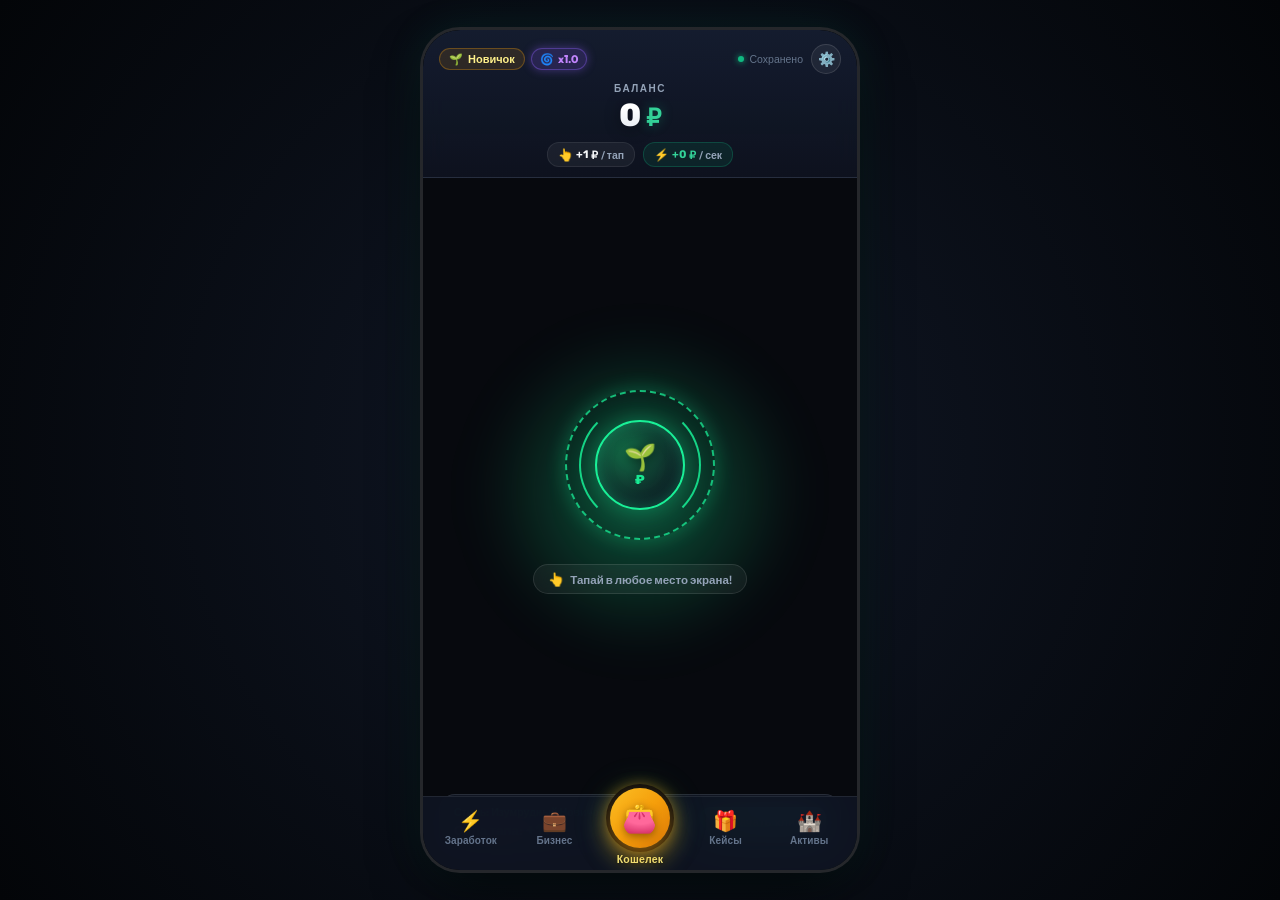
==== index.html @ a544eec2 "Add files via upload" ====
<!DOCTYPE html>
<html lang="ru">
<head>
  <meta charset="UTF-8">
  <meta name="viewport" content="width=device-width, initial-scale=1.0, maximum-scale=1.0, user-scalable=no, viewport-fit=cover">
  <meta name="theme-color" content="#0a0d14">
  <meta name="apple-mobile-web-app-capable" content="yes">
  <meta name="apple-mobile-web-app-status-bar-style" content="black-translucent">
  <title>Денежный Магнат — Мобильная тапалка</title>
  <link rel="preconnect" href="https://fonts.googleapis.com">
  <link rel="preconnect" href="https://fonts.gstatic.com" crossorigin>
  <link href="https://fonts.googleapis.com/css2?family=Outfit:wght@400;500;600;700;800;900&family=Rubik:wght@400;500;600;700;800&display=swap" rel="stylesheet">
  <link rel="stylesheet" href="styles.css">
</head>
<body>
  <!-- Контейнер устройства (мобильный вид) -->
  <div class="mobile-frame">
    
    <!-- Шапка игры (всегда видна на всех вкладках) -->
    <header class="game-header">
      <div class="header-top">
        <div class="header-badges">
          <div class="player-rank">
            <span class="rank-icon" id="rankIcon">👑</span>
            <span class="rank-name" id="rankName">Новичок</span>
          </div>
          <div class="rebirth-multiplier-badge" id="headerRebirthBadge" title="Множитель перерождения">
            <span class="mult-icon">🌀</span>
            <span class="mult-val" id="headerMultiplierVal">x1.0</span>
          </div>
        </div>
        <div class="header-right-actions">
          <div class="save-status" id="saveIndicator" title="Автосохранение">
            <span class="save-dot"></span>
            <span class="save-text">Сохранено</span>
          </div>
          <button class="btn-header-gear" id="btnHeaderSettings" aria-label="Настройки">⚙️</button>
        </div>
      </div>

      <!-- Главный баланс -->
      <div class="balance-container">
        <div class="balance-label">БАЛАНС</div>
        <div class="balance-value-wrapper">
          <span class="balance-num" id="balanceDisplay">0</span>
          <span class="currency-symbol currency-text">₽</span>
        </div>
        
        <!-- Индикаторы доходности -->
        <div class="income-rates">
          <div class="rate-pill" id="tapRatePill">
            <span class="rate-icon">👆</span>
            <span class="rate-val" id="tapIncomeDisplay">+1</span>
            <span class="currency-text">₽</span>
            <span class="rate-label">/ тап</span>
          </div>
          <div class="rate-pill rate-passive" id="passiveRatePill">
            <span class="rate-icon">⚡</span>
            <span class="rate-val" id="passiveIncomeDisplay">+0</span>
            <span class="currency-text">₽</span>
            <span class="rate-label">/ сек</span>
          </div>
        </div>
      </div>
    </header>

    <!-- Основное игровое полотно с переключаемыми экранами -->
    <main class="screens-viewport">
      
      <!-- ================= 1. ВКЛАДКА: КОШЕЛЕК (ГЛАВНЫЙ ЭКРАН - ТАП ПО ФОНУ) ================= -->
      <section class="screen active" id="screenWallet">
        <div class="screen-content wallet-content wallet-full-tap" id="walletTapArea" role="button" tabindex="0" aria-label="Тапать в любом месте экрана">
          
          <!-- Зона тапалки по всему экрану/фону -->
          <div class="tap-stage">
            <div class="tap-ambient-aura" id="tapAmbientAura"></div>
            <div class="particles-container" id="particlesContainer"></div>
            <div class="ripples-container" id="ripplesContainer"></div>
            
            <!-- Центральное динамическое энергетическое ядро (Wealth Core) -->
            <div class="wealth-core" id="wealthCore">
              <div class="core-outer-ring" id="coreOuterRing"></div>
              <div class="core-middle-ring" id="coreMiddleRing"></div>
              <div class="core-inner-disc" id="coreInnerDisc">
                <span class="core-icon" id="coreCenterIcon">💎</span>
                <span class="core-currency currency-text" id="coreCenterSymbol">₽</span>
              </div>
            </div>

            <div class="tap-hint-pill">
              <span class="tap-hint-icon">👆</span>
              <span class="tap-hint-text">Тапай в любое место экрана!</span>
            </div>
          </div>

          <!-- Нижняя статусная карточка темы и силы клика в Кошельке -->
          <div class="wallet-theme-card" id="walletThemeCard">
            <div class="wallet-theme-info">
              <span class="w-theme-badge" id="walletThemeBadge">Стиль: Изумрудный Новичок</span>
              <div class="w-power-display">Сила тапа: <b id="walletPowerVal">+1</b> <span class="currency-text">₽</span></div>
            </div>
            <button class="btn-go-earnings" id="btnGoEarnings">
              <span>Прокачать клик ➔</span>
            </button>
          </div>

        </div>
      </section>

      <!-- ================= 2. ВКЛАДКА: ЗАРАБОТОК (ПРОКАЧКА КЛИКА +1 .. +100) ================= -->
      <section class="screen" id="screenEarnings">
        <div class="screen-content earnings-content">
          
          <div class="earnings-hero-card">
            <div class="earnings-hero-top">
              <span class="earnings-hero-badge">⚡ СИЛА КЛИКА</span>
              <span class="earnings-level-pill" id="earningsLevelPill">Уровень 1 из 100</span>
            </div>
            
            <div class="earnings-power-row">
              <span class="earnings-power-big" id="earningsPowerBig">+1</span>
              <span class="earnings-power-unit">/ тап</span>
            </div>
            <div class="earnings-rebirth-boost" id="earningsRebirthBoost">
              С учетом множителя x1.0: <b id="effectiveTapPowerVal">+1</b> <span class="currency-text">₽</span> / тап
            </div>

            <!-- Витрина текущей темы/оформления -->
            <div class="theme-showcase-box" id="themeShowcaseBox">
              <div class="theme-icon-box" id="themePreviewIcon">🌱</div>
              <div class="theme-info-group">
                <span class="theme-tier-tag" id="themeTierTag">Ранг 1</span>
                <div class="theme-name-title" id="themeNameTitle">Изумрудный Новичок</div>
                <div class="theme-desc" id="themeDesc">Базовый стиль империи. Каждая прокачка меняет оформление игры!</div>
              </div>
            </div>

            <!-- Прогресс прокачки до 100 -->
            <div class="progress-section earnings-prog-sec">
              <div class="progress-meta">
                <span class="progress-title">Прогресс пути кликера</span>
                <span class="progress-percent" id="earningsProgressPercent">1%</span>
              </div>
              <div class="progress-bar-track">
                <div class="progress-bar-fill" id="earningsProgressBarFill" style="width: 1%;">
                  <div class="progress-shine"></div>
                </div>
              </div>
            </div>

            <!-- Кнопка улучшения клика -->
            <button class="btn-upgrade-click" id="btnUpgradeClick">
              <div class="btn-upgrade-click-content">
                <div class="upgrade-action-label" id="upgradeActionLabel">Улучшить клик до +2</div>
                <div class="upgrade-cost-tag">
                  <span id="clickUpgradeCostText">1 000 000</span>
                  <span class="currency-text">₽</span>
                </div>
              </div>
              <div class="upgrade-skin-hint" id="upgradeSkinHint">
                🎨 Разблокирует стиль: Неоновый Киберпанк
              </div>
            </button>
          </div>

          <!-- Информационный блок -->
          <div class="earnings-info-card">
            <div class="earnings-info-title">✨ Особенности прокачки клика</div>
            <ul class="earnings-info-list">
              <li>💎 <b>Максимум:</b> до <b>+100</b> базовой силы тапа.</li>
              <li>🎨 <b>Новый дизайн:</b> каждый уровень изменяет свечение, градиенты и частицы на экране.</li>
              <li>🌀 <b>Множитель перерождения:</b> умножает всю силу клика (до 10x!).</li>
            </ul>
          </div>

        </div>
      </section>

      <!-- ================= 2. ВКЛАДКА: БИЗНЕС ================= -->
      <section class="screen" id="screenBusiness">
        <div class="screen-content business-content">
          
          <!-- СТАРТОВЫЕ ПОДРАБОТКИ (ПОМОЩЬ НА СТАРТЕ, ПОКУПКА 1 РАЗ) -->
          <div class="sidejobs-section" id="sideJobsSection">
            <div class="sidejobs-banner">
              <div class="sidejobs-banner-top">
                <span class="sidejobs-badge">⚡ СТАРТ ИМПЕРИИ</span>
                <span class="sidejobs-limit-badge">Разовая покупка</span>
              </div>
              <div class="sidejobs-title">Начальные подработки</div>
              <div class="sidejobs-desc">
                Помогают быстро разогнать стартовый капитал. Каждую подработку можно приобрести только один раз!
              </div>
            </div>

            <!-- Список 3 подработок (Магазин, Starbucks, Стройка) -->
            <div class="sidejobs-list" id="sideJobsList">
              <!-- Генерируется динамически через game.js -->
            </div>
          </div>

          <!-- МЕГА-БИЗНЕС: АВИАКОМПАНИЯ (СУПЕР ДОРОГОЙ БИЗНЕС С ПОЧАСОВЫМ ДОХОДОМ) -->
          <div class="airline-megacard" id="airlineMegacard">
            <!-- Генерируется динамически через game.js -->
          </div>

          <div class="section-banner">
            <div class="banner-title">Пассивные предприятия</div>
            <div class="banner-desc">Приобретайте предприятия от скромного кофе to-go до орбитальной станции! Доход начисляется каждую секунду.</div>
          </div>

          <!-- Список бизнесов (8 штук) -->
          <div class="businesses-list" id="businessesList">
            <!-- Генерируется динамически через game.js -->
          </div>

        </div>
      </section>

      <!-- ================= 3. ВКЛАДКА: КЕЙСЫ (СЕРЕБРЯНЫЙ, АЛМАЗНЫЙ, ИМУЩЕСТВО) ================= -->
      <section class="screen" id="screenCases">
        <div class="screen-content cases-content">
          
          <!-- Баннер шапки кейсов и статус инвентаря -->
          <div class="cases-hero-card">
            <div class="cases-hero-top">
              <div class="cases-hero-info">
                <span class="cases-hero-badge">🎁 ЛУТБОКСЫ & КОЛЛЕКЦИЯ</span>
                <div class="cases-hero-title">Кейсы с сокровищами</div>
                <div class="cases-hero-stats">
                  <span>Собрано: <b id="inventoryCountBadge">0 / 40</b></span>
                  <span class="dot-sep">•</span>
                  <span>Ценность: <b id="inventoryValueBadge">0</b> <span class="currency-text">₽</span></span>
                </div>
              </div>
              <button class="btn-inventory-toggle" id="btnToggleInventory">
                <span class="btn-inv-icon">🎒</span>
                <span class="btn-inv-text" id="btnInvToggleText">Инвентарь</span>
                <span class="inv-counter-pill" id="invTotalBadge">0</span>
              </button>
            </div>
          </div>

          <!-- ВИД 1: ВИТРИНА КЕЙСОВ (#casesShopView) -->
          <div class="cases-view-container active" id="casesShopView">
            
            <!-- 0. Бронзовый кейс (100 000 ₽) -->
            <div class="case-card case-bronze" id="cardCaseBronze">
              <div class="case-glow-aura"></div>
              <div class="case-card-header">
                <div class="case-icon-box">🥉</div>
                <div class="case-title-group">
                  <div class="case-rarity-pill pill-bronze">СТАРТОВЫЙ & СЕКРЕТНЫЙ</div>
                  <h3 class="case-name">Бронзовый кейс</h3>
                  <div class="case-desc">10 предметов: уличные вещи, перекусы и ультра-мега-редкий «KILLKA» на 1 триллион ₽!</div>
                </div>
              </div>

              <!-- Превью предметов -->
              <div class="case-preview-row">
                <span class="case-preview-tag">🥫 Килька</span>
                <span class="case-preview-tag">🧦 Носки</span>
                <span class="case-preview-tag">🎒 Рюкзак</span>
                <span class="case-preview-tag tag-epic">🛵 Скутер</span>
                <span class="case-preview-tag tag-ultra">🐟 KILLKA (1 Трлн)</span>
              </div>

              <div class="case-bottom-row">
                <button class="btn-open-case btn-bronze" id="btnOpenBronzeCase">
                  <span class="btn-case-action">Открыть кейс</span>
                  <span class="btn-case-cost">
                    <span>100 000</span>
                    <span class="currency-text">₽</span>
                  </span>
                </button>
              </div>
            </div>

            <!-- 1. Серебряный кейс (1 000 000 ₽) -->
            <div class="case-card case-silver" id="cardCaseSilver">
              <div class="case-glow-aura"></div>
              <div class="case-card-header">
                <div class="case-icon-box">🧰</div>
                <div class="case-title-group">
                  <div class="case-rarity-pill">ГАДЖЕТЫ & ДЕВАЙСЫ</div>
                  <h3 class="case-name">Серебряный кейс</h3>
                  <div class="case-desc">10 предметов: от наушников и смартфонов до дронов и робота-андроида.</div>
                </div>
              </div>

              <!-- Превью предметов -->
              <div class="case-preview-row">
                <span class="case-preview-tag">🎧 Наушники</span>
                <span class="case-preview-tag">📱 Смартфон</span>
                <span class="case-preview-tag">💻 Ноутбук</span>
                <span class="case-preview-tag tag-legendary">🛸 Дрон</span>
                <span class="case-preview-tag tag-mythic">🤖 Андроид</span>
              </div>

              <div class="case-bottom-row">
                <button class="btn-open-case btn-silver" id="btnOpenSilverCase">
                  <span class="btn-case-action">Открыть кейс</span>
                  <span class="btn-case-cost">
                    <span>1 000 000</span>
                    <span class="currency-text">₽</span>
                  </span>
                </button>
              </div>
            </div>

            <!-- 2. Алмазный кейс (10 000 000 ₽) -->
            <div class="case-card case-diamond" id="cardCaseDiamond">
              <div class="case-glow-aura"></div>
              <div class="case-card-header">
                <div class="case-icon-box">💎</div>
                <div class="case-title-group">
                  <div class="case-rarity-pill pill-diamond">РОСКОШЬ & VIP</div>
                  <h3 class="case-name">Алмазный кейс</h3>
                  <div class="case-desc">10 предметов: слитки золота, бриллианты, турбийоны и космические артефакты.</div>
                </div>
              </div>

              <!-- Превью предметов -->
              <div class="case-preview-row">
                <span class="case-preview-tag">🪙 Золотой слиток</span>
                <span class="case-preview-tag">💍 Бриллиант</span>
                <span class="case-preview-tag">🏎️ Турбийон</span>
                <span class="case-preview-tag tag-legendary">🪐 Метеорит</span>
                <span class="case-preview-tag tag-mythic">🔮 Око Фортуны</span>
              </div>

              <div class="case-bottom-row">
                <button class="btn-open-case btn-diamond" id="btnOpenDiamondCase">
                  <span class="btn-case-action">Открыть кейс</span>
                  <span class="btn-case-cost">
                    <span>10 000 000</span>
                    <span class="currency-text">₽</span>
                  </span>
                </button>
              </div>
            </div>

            <!-- 3. Кейс с имуществом (100 000 000 ₽) -->
            <div class="case-card case-property" id="cardCaseProperty">
              <div class="case-glow-aura"></div>
              <div class="case-card-header">
                <div class="case-icon-box">🏰</div>
                <div class="case-title-group">
                  <div class="case-rarity-pill pill-property">ЭЛИТНАЯ НЕДВИЖИМОСТЬ</div>
                  <h3 class="case-name">Кейс с имуществом</h3>
                  <div class="case-desc">10 предметов: гиперкары, пентхаусы, мегаяхты, замки, острова и орбитальные станции.</div>
                </div>
              </div>

              <!-- Превью предметов -->
              <div class="case-preview-row">
                <span class="case-preview-tag">🏎️ Ferrari</span>
                <span class="case-preview-tag">🏡 Вилла</span>
                <span class="case-preview-tag">🛥️ Суперяхта</span>
                <span class="case-preview-tag tag-legendary">🏙️ Небоскреб</span>
                <span class="case-preview-tag tag-mythic">🛰️ Орбитальный отель</span>
              </div>

              <div class="case-bottom-row">
                <button class="btn-open-case btn-property" id="btnOpenPropertyCase">
                  <span class="btn-case-action">Открыть кейс</span>
                  <span class="btn-case-cost">
                    <span>100 000 000</span>
                    <span class="currency-text">₽</span>
                  </span>
                </button>
              </div>
            </div>

          </div>

          <!-- ВИД 2: ИНВЕНТАРЬ ПРЕДМЕТОВ (#casesInventoryView) -->
          <div class="cases-view-container" id="casesInventoryView" style="display: none;">
            
            <div class="inventory-controls-row">
              <button class="btn-back-to-cases" id="btnBackToCases">
                ← К витрине кейсов
              </button>
            </div>

            <div class="inv-filter-chips">
              <button class="inv-chip active" data-filter="all">Все (40)</button>
              <button class="inv-chip" data-filter="bronze">🥉 Бронзовый</button>
              <button class="inv-chip" data-filter="silver">🥈 Серебряный</button>
              <button class="inv-chip" data-filter="diamond">💎 Алмазный</button>
              <button class="inv-chip" data-filter="property">🏰 Имущество</button>
            </div>

            <div class="inventory-hint-bar">
              <span>💡 Повторные предметы не скапливаются — за них сразу начисляется денежная компенсация!</span>
            </div>

            <!-- Сетка предметов инвентаря -->
            <div class="inventory-grid" id="inventoryGrid">
              <!-- Генерируется динамически через game.js -->
            </div>

          </div>

        </div>
      </section>

      <!-- ================= 4. ВКЛАДКА: ИМУЩЕСТВО И ЛИДЕРБОРД ================= -->
      <section class="screen" id="screenRealEstate">
        <div class="screen-content realestate-content">
          
          <!-- Шапка статуса имущества и рейтинга -->
          <div class="networth-hero-card">
            <div class="networth-header">
              <span class="networth-label">ОБЩИЙ КАПИТАЛ (NET WORTH)</span>
              <div class="networth-value-row">
                <span class="networth-num" id="netWorthDisplay">0</span>
                <span class="currency-text">₽</span>
              </div>
            </div>
            <div class="networth-rank-chip" id="netWorthRankChip">
              <span class="chip-icon">🏆</span>
              <span class="chip-text" id="leaderboardRankText">Место в Forbes: #11</span>
            </div>
          </div>

          <!-- Переключатель подвкладок: Каталог / Лидерборд / Престиж -->
          <div class="subtabs-pills">
            <button class="subtab-btn active" id="subtabCatalog" data-target="catalogSection">
              🚗 Авто & Дома
            </button>
            <button class="subtab-btn" id="subtabLeaderboard" data-target="leaderboardSection">
              🏆 Forbes
            </button>
            <button class="subtab-btn" id="subtabRebirth" data-target="rebirthSection">
              🌀 Престиж
            </button>
          </div>

          <!-- Секция 1: Каталог автомобилей и недвижимости -->
          <div class="subview active" id="catalogSection">
            <div class="realestate-list" id="realEstateList">
              <!-- Генерируется динамически -->
            </div>
          </div>

          <!-- Секция 2: Рейтинг Forbes (Лидерборд с топ-1 на 1 млрд) -->
          <div class="subview" id="leaderboardSection">
            <div class="leaderboard-intro">
              <span class="intro-title">Список богатейших людей мира</span>
              <span class="intro-subtitle">На первом месте — Александр Громов с капиталом 1 000 000 000 ₽. Покупайте активы, чтобы обогнать миллиардеров!</span>
            </div>
            <div class="leaderboard-table" id="leaderboardTable">
              <!-- Генерируется динамически -->
            </div>
          </div>

          <!-- Секция 3: Престиж и перерождение -->
          <div class="subview" id="rebirthSection">
            <!-- Алтарь перерождения -->
            <div class="rebirth-altar-card">
              <div class="portal-vortex">
                <div class="vortex-ring ring-1"></div>
                <div class="vortex-ring ring-2"></div>
                <div class="vortex-center">
                  <span class="portal-icon">🌀</span>
                </div>
              </div>

              <div class="rebirth-counter-badge" id="rebirthStageBadge">
                Перерождение 0 / 10
              </div>

              <h2 class="rebirth-title">Врата Перерождения</h2>
              <p class="rebirth-desc">
                Обнулите текущий капитал, бизнесы и имущество, чтобы получить постоянный глобальный множитель прибыли.
              </p>

              <!-- Карточки множителя -->
              <div class="multiplier-showcase">
                <div class="mult-card current-mult">
                  <span class="mult-label">Текущий множитель</span>
                  <span class="mult-big" id="currentMultText">1.0x</span>
                </div>
                <div class="mult-arrow">➔</div>
                <div class="mult-card next-mult">
                  <span class="mult-label">Следующий бонус</span>
                  <span class="mult-big" id="nextMultText">1.9x</span>
                </div>
              </div>

              <!-- Прогресс до возможности перерождения -->
              <div class="rebirth-req-box">
                <div class="req-row">
                  <span class="req-label">Требуемый капитал:</span>
                  <span class="req-val"><span id="rebirthReqAmount">15 000 000</span> <span class="currency-text">₽</span></span>
                </div>
                <div class="progress-bar-track">
                  <div class="progress-bar-fill rebirth-progress-fill" id="rebirthProgressBar" style="width: 0%;">
                    <div class="progress-shine"></div>
                  </div>
                </div>
                <div class="req-progress-info">
                  <span>Прогресс</span>
                  <span id="rebirthProgressPercent">0%</span>
                </div>
              </div>

              <!-- Кнопка Перерождения -->
              <button class="btn-rebirth-action" id="btnDoRebirth" disabled>
                <span class="btn-rebirth-text">Совершить Перерождение</span>
              </button>
            </div>

            <!-- Информационный блок: правила перерождения -->
            <div class="rebirth-rules-card">
              <div class="rules-title">📜 Правила перерождения</div>
              <ul class="rules-list">
                <li>❌ Сбрасываются все наличные деньги и улучшения тапа.</li>
                <li>❌ Продаются все купленные предприятия и имущество.</li>
                <li>✅ Множитель сохраняется навсегда и умножает <b>весь</b> доход.</li>
                <li>⭐ Максимальный предел: <b>10 перерождений</b> (множитель <b>10x</b>).</li>
              </ul>
            </div>
          </div>

        </div>
      </section>

      <!-- ================= 5. ВКЛАДКА: НАСТРОЙКИ ================= -->
      <section class="screen" id="screenSettings">
        <div class="screen-content settings-content">
          
          <div class="section-banner">
            <div class="banner-title">Настройки игры</div>
            <div class="banner-desc">Настройте валюту, звук и управление игровым процессом.</div>
          </div>

          <!-- Настройка валюты (цены те же, символ разный) -->
          <div class="settings-card">
            <div class="settings-card-header">
              <div class="settings-card-icon">💱</div>
              <div class="settings-card-title-group">
                <span class="settings-card-title">Игровая валюта</span>
                <span class="settings-card-subtitle">Цены остаются прежними, меняется обозначение</span>
              </div>
            </div>
            
            <div class="currency-selector-grid" id="currencyGrid">
              <!-- Кнопки выбора валюты (₽, $, €, ₸, £, ₿, ₮) -->
            </div>
          </div>

          <!-- Настройка громкости игры и звука -->
          <div class="settings-card">
            <div class="settings-card-header">
              <div class="settings-card-icon" id="soundIconDisplay">🔊</div>
              <div class="settings-card-title-group">
                <span class="settings-card-title">Громкость звука</span>
                <span class="settings-card-subtitle">Регулировка звуковых эффектов кликов и наград</span>
              </div>
            </div>
            
            <div class="volume-control-group">
              <div class="volume-slider-row">
                <input type="range" id="volumeSlider" class="volume-range-input" min="0" max="100" value="80">
                <span class="volume-percent-badge" id="volumePercentDisplay">80%</span>
              </div>
              <div class="sound-quick-actions">
                <button class="btn-sound-toggle" id="btnToggleMute">
                  <span id="muteBtnIcon">🔇</span>
                  <span id="muteBtnLabel">Выключить звук</span>
                </button>
                <button class="btn-sound-test" id="btnTestSound">
                  <span>🎵</span> Проверить звук
                </button>
              </div>
            </div>
          </div>

          <!-- Настройка тактильного отклика (вибрации) -->
          <div class="settings-card">
            <div class="settings-card-header">
              <div class="settings-card-icon">📳</div>
              <div class="settings-card-title-group">
                <span class="settings-card-title">Тактильный отклик</span>
                <span class="settings-card-subtitle">Вибрация при тапе (для смартфонов)</span>
              </div>
              <label class="toggle-switch">
                <input type="checkbox" id="vibrationToggle" checked>
                <span class="toggle-slider"></span>
              </label>
            </div>
          </div>

          <!-- Статистика игрока -->
          <div class="settings-card">
            <div class="settings-card-header">
              <div class="settings-card-icon">📊</div>
              <div class="settings-card-title-group">
                <span class="settings-card-title">Статистика империи</span>
                <span class="settings-card-subtitle">Ваши финансовые достижения</span>
              </div>
            </div>
            <div class="stats-grid">
              <div class="stat-box">
                <span class="stat-label">Всего заработано</span>
                <span class="stat-val" id="statTotalEarned">0 ₽</span>
              </div>
              <div class="stat-box">
                <span class="stat-label">Всего тапов</span>
                <span class="stat-val" id="statTotalTaps">0</span>
              </div>
              <div class="stat-box">
                <span class="stat-label">Куплено предприятий</span>
                <span class="stat-val" id="statBusinessesOwned">0</span>
              </div>
              <div class="stat-box">
                <span class="stat-label">Объектов имущества</span>
                <span class="stat-val" id="statRealEstateOwned">0</span>
              </div>
              <div class="stat-box">
                <span class="stat-label">Перерождений</span>
                <span class="stat-val" id="statRebirthsCount">0 / 10</span>
              </div>
              <div class="stat-box">
                <span class="stat-label">Время в игре</span>
                <span class="stat-val" id="statTimePlayed">0 мин</span>
              </div>
            </div>
          </div>

          <!-- Сброс прогресса -->
          <div class="settings-card danger-card">
            <div class="settings-card-header">
              <div class="settings-card-icon">⚠️</div>
              <div class="settings-card-title-group">
                <span class="settings-card-title danger-text">Сброс прогресса</span>
                <span class="settings-card-subtitle">Начать заново с нуля (действие необратимо)</span>
              </div>
            </div>
            <button class="btn-danger" id="btnResetProgress">Сбросить весь прогресс</button>
          </div>

        </div>
      </section>

    </main>

    <!-- ================= НИЖНЯЯ ПАНЕЛЬ С 5 ВКЛАДКАМИ И БОЛЬШОЙ КНОПКОЙ ПОСЕРЕДИНЕ ================= -->
    <nav class="bottom-nav">
      
      <!-- 1. Вкладка Заработок -->
      <button class="nav-tab" id="navTabEarnings" data-screen="screenEarnings">
        <div class="nav-tab-icon-wrap">
          <span class="nav-tab-icon">⚡</span>
        </div>
        <span class="nav-tab-label">Заработок</span>
      </button>

      <!-- 2. Вкладка Бизнес -->
      <button class="nav-tab" id="navTabBusiness" data-screen="screenBusiness">
        <div class="nav-tab-icon-wrap">
          <span class="nav-tab-icon">💼</span>
          <span class="nav-tab-badge" id="businessBadge" style="display: none;">0</span>
        </div>
        <span class="nav-tab-label">Бизнес</span>
      </button>

      <!-- 3. БОЛЬШАЯ КНОПКА ПОСЕРЕДИНЕ: КОШЕЛЕК -->
      <button class="nav-tab-center active" id="navTabWallet" data-screen="screenWallet" aria-label="Кошелек - главный экран">
        <div class="center-btn-outer-glow"></div>
        <div class="center-btn-circle">
          <span class="center-btn-icon">👛</span>
          <span class="center-btn-ripple"></span>
        </div>
        <span class="center-btn-label">Кошелек</span>
      </button>

      <!-- 4. Вкладка Кейсы -->
      <button class="nav-tab" id="navTabCases" data-screen="screenCases">
        <div class="nav-tab-icon-wrap">
          <span class="nav-tab-icon">🎁</span>
          <span class="nav-tab-badge" id="casesBadge" style="display: none;">!</span>
        </div>
        <span class="nav-tab-label">Кейсы</span>
      </button>

      <!-- 5. Вкладка Активы (Имущество, Лидерборд, Престиж) -->
      <button class="nav-tab" id="navTabRealEstate" data-screen="screenRealEstate">
        <div class="nav-tab-icon-wrap">
          <span class="nav-tab-icon">🏰</span>
          <span class="nav-tab-badge" id="realEstateBadge" style="display: none;">0</span>
          <span class="nav-tab-badge rebirth-badge" id="rebirthReadyBadge" style="display: none;">!</span>
        </div>
        <span class="nav-tab-label">Активы</span>
      </button>

    </nav>

  </div>

  <!-- Модальное окно подтверждения перерождения -->
  <div class="modal-backdrop" id="rebirthModal">
    <div class="modal-card">
      <div class="modal-badge-icon rebirth-modal-icon">🌀</div>
      <h2 class="modal-title">Совершить Перерождение?</h2>
      <p class="modal-text">
        Ваши деньги, бизнесы, сила тапа и имущество будут сброшены до нуля, но вы навсегда активируете множитель <b id="modalNewMultiplier" style="color: #fbbf24;">x1.9</b>!
      </p>
      <div class="modal-buttons-row">
        <button class="btn-modal-cancel" id="btnCancelRebirth">Отмена</button>
        <button class="btn-modal-action rebirth-confirm-btn" id="btnConfirmRebirth">Переродиться!</button>
      </div>
    </div>
  </div>

  <!-- Модальное окно офлайн-дохода -->
  <div class="modal-backdrop" id="offlineModal">
    <div class="modal-card">
      <div class="modal-badge-icon">💰</div>
      <h2 class="modal-title">С возвращением, Магнат!</h2>
      <p class="modal-text">Пока вы отсутствовали, ваши бизнесы продолжали приносить прибыль:</p>
      <div class="modal-reward-box">
        <span class="reward-val" id="offlineRewardValue">+0</span>
        <span class="currency-text">₽</span>
      </div>
      <button class="btn-modal-action" id="btnCollectOffline">Забрать в кошелек</button>
    </div>
  </div>

  <!-- Модальное окно подтверждения сброса -->
  <div class="modal-backdrop" id="resetModal">
    <div class="modal-card">
      <div class="modal-badge-icon danger-icon">⚠️</div>
      <h2 class="modal-title">Сбросить прогресс?</h2>
      <p class="modal-text">Все накопленные деньги, улучшения тапа, купленные бизнесы и перерождения будут навсегда удалены. Вы уверены?</p>
      <div class="modal-buttons-row">
        <button class="btn-modal-cancel" id="btnCancelReset">Отмена</button>
        <button class="btn-modal-confirm-danger" id="btnConfirmReset">Да, сбросить</button>
      </div>
    </div>
  </div>

  <!-- Модальное окно: Ангар авиапарка (Список самолетов) -->
  <div class="modal-backdrop modal-hangar-backdrop" id="hangarModal">
    <div class="modal-card modal-card-wide">
      <div class="hangar-modal-header">
        <div class="hangar-title-group">
          <span class="hangar-badge-top">✈️ АВИАПАРК КОМПАНИИ</span>
          <h2 class="hangar-airline-name" id="hangarAirlineTitle">SkyWings Airlines</h2>
        </div>
        <button class="btn-hangar-close" id="btnCloseHangar" aria-label="Закрыть">✕</button>
      </div>

      <div class="hangar-stats-row">
        <div class="hangar-stat-pill">
          <span class="h-stat-lbl">Всего бортов:</span>
          <span class="h-stat-val" id="hangarTotalPlanes">0</span>
        </div>
        <div class="hangar-stat-pill h-stat-income">
          <span class="h-stat-lbl">Доход флота:</span>
          <span class="h-stat-val"><span id="hangarHourlyIncome">0</span> <span class="currency-text">₽</span>/час</span>
        </div>
      </div>

      <!-- Список самолетов -->
      <div class="planes-list-scroll" id="planesList">
        <!-- Генерируется динамически -->
      </div>
    </div>
  </div>

  <!-- Модальное окно: Переименование авиакомпании -->
  <div class="modal-backdrop" id="airlineRenameModal">
    <div class="modal-card">
      <div class="modal-badge-icon">✈️</div>
      <h2 class="modal-title">Название авиакомпании</h2>
      <p class="modal-text">Придумайте звучное международное название для вашей авиалинии:</p>
      <input type="text" class="airline-name-input" id="inputAirlineName" maxlength="28" placeholder="Например: Imperial Airways" value="SkyWings Airlines">
      <div class="modal-buttons-row">
        <button class="btn-modal-cancel" id="btnCancelRenameAirline">Отмена</button>
        <button class="btn-modal-action" id="btnSaveAirlineName">Сохранить</button>
      </div>
    </div>
  </div>

  <!-- Модальное окно открытия кейса (Анимация рулетки и награда) -->
  <div class="modal-backdrop modal-case-backdrop" id="caseOpenModal">
    <div class="modal-card modal-case-card">
      
      <div class="case-modal-header">
        <span class="case-opening-pill" id="caseOpeningTitle">Открытие кейса</span>
        <button class="btn-modal-close" id="btnCloseCaseModal" aria-label="Закрыть">✕</button>
      </div>

      <!-- Зона рулетки прокрутки -->
      <div class="roulette-container" id="rouletteContainer">
        <div class="roulette-marker-top">▼</div>
        <div class="roulette-marker-bottom">▲</div>
        <div class="roulette-viewport" id="rouletteViewport">
          <div class="roulette-track" id="rouletteTrack">
            <!-- Элементы ленты рулетки генерируются динамически -->
          </div>
        </div>
        <div class="roulette-status-text" id="rouletteStatusText">Испытайте удачу...</div>
      </div>

      <!-- Финальная карточка выпавшего предмета (появляется после остановки) -->
      <div class="case-reward-stage" id="caseRewardStage" style="display: none;">
        
        <div class="reward-glow-burst" id="rewardGlowBurst"></div>
        
        <div class="reward-item-card" id="rewardItemCard">
          <div class="reward-rarity-badge" id="rewardRarityBadge">ЛЕГЕНДАРНЫЙ</div>
          <div class="reward-icon-box" id="rewardIconBox">🛸</div>
          <h3 class="reward-item-name" id="rewardItemName">Дрон с лазерным лидаром</h3>
          <div class="reward-item-desc" id="rewardItemDesc">Автономный летательный аппарат с оптикой 8K.</div>
          <div class="reward-value-row">
            <span class="reward-val-lbl">Рыночная стоимость:</span>
            <span class="reward-val-amount" id="rewardValueAmount">10 000 000 ₽</span>
          </div>
        </div>

        <!-- Баннер дубликата и денежной компенсации -->
        <div class="duplicate-compensation-banner" id="duplicateBanner" style="display: none;">
          <div class="dup-icon">💰</div>
          <div class="dup-info">
            <span class="dup-title">Повторный предмет!</span>
            <span class="dup-desc">У вас уже есть этот предмет. Начислена компенсация: <b id="compensationAmount">+10 000 000 ₽</b></span>
          </div>
        </div>

        <!-- Баннер нового предмета -->
        <div class="new-item-banner" id="newItemBanner" style="display: none;">
          ✨ НОВЫЙ ПРЕДМЕТ В КОЛЛЕКЦИИ! ✨
        </div>

        <div class="case-modal-buttons">
          <button class="btn-case-collect" id="btnCaseCollect">Забрать в инвентарь</button>
          <button class="btn-case-reopen" id="btnCaseReopen">Открыть еще раз</button>
        </div>

      </div>

    </div>
  </div>

  <script src="game.js"></script>
</body>
</html>
---- styles.css ----
/* ==========================================================================
   ДЕНЕЖНЫЙ МАГНАТ — СТИЛИ МОБИЛЬНОЙ ИГРЫ-ТАПАЛКИ
   Включает: 5 вкладок, Недвижимость, Лидерборд Forbes, Перерождение
   ========================================================================== */

:root {
  --bg-main: #07090e;
  --bg-surface: #0f1422;
  --bg-card: #151d30;
  --bg-card-hover: #1b263e;
  --bg-nav: rgba(15, 20, 34, 0.96);
  
  --color-primary: #10b981;
  --color-primary-light: #34d399;
  --color-primary-glow: rgba(16, 185, 129, 0.35);
  
  --color-gold: #f59e0b;
  --color-gold-light: #fef08a;
  --color-gold-glow: rgba(245, 158, 11, 0.35);

  --color-purple: #8b5cf6;
  --color-purple-light: #c084fc;
  --color-purple-glow: rgba(139, 92, 246, 0.4);

  --color-cyan: #06b6d4;
  --color-danger: #ef4444;

  --text-main: #f8fafc;
  --text-muted: #94a3b8;
  --text-dim: #64748b;

  --border-subtle: rgba(255, 255, 255, 0.08);
  --border-card: rgba(255, 255, 255, 0.12);
  --border-glow: rgba(16, 185, 129, 0.4);

  --font-main: 'Outfit', -apple-system, BlinkMacSystemFont, sans-serif;
  --font-num: 'Rubik', sans-serif;

  --nav-height: 74px;
}

* {
  box-sizing: border-box;
  margin: 0;
  padding: 0;
  -webkit-tap-highlight-color: transparent;
  user-select: none;
  -webkit-user-select: none;
}

html, body {
  width: 100%;
  height: 100%;
  background-color: #030508;
  font-family: var(--font-main);
  color: var(--text-main);
  overflow: hidden;
  touch-action: manipulation;
}

body {
  display: flex;
  justify-content: center;
  align-items: center;
  background: radial-gradient(circle at center, #111827 0%, #030508 100%);
}

.mobile-frame {
  width: 100%;
  max-width: 440px;
  height: 100%;
  height: 100dvh;
  max-height: 940px;
  background: var(--bg-main);
  position: relative;
  display: flex;
  flex-direction: column;
  overflow: hidden;
  box-shadow: 0 25px 60px -15px rgba(0, 0, 0, 0.8), 0 0 40px rgba(16, 185, 129, 0.1);
}

@media (min-width: 481px) {
  .mobile-frame {
    height: 94vh;
    border-radius: 40px;
    border: 3px solid rgba(255, 255, 255, 0.12);
  }
}

/* ==========================================================================
   ШАПКА (HEADER) — с поддержкой Dynamic Island и челки на iPhone
   ========================================================================== */
.game-header {
  padding: 14px 16px 10px;
  padding-top: calc(14px + env(safe-area-inset-top, 0px));
  padding-left: calc(16px + env(safe-area-inset-left, 0px));
  padding-right: calc(16px + env(safe-area-inset-right, 0px));
  background: linear-gradient(180deg, rgba(21, 29, 48, 0.96) 0%, rgba(15, 20, 34, 0.82) 100%);
  border-bottom: 1px solid var(--border-subtle);
  position: relative;
  z-index: 10;
  backdrop-filter: blur(12px);
  -webkit-backdrop-filter: blur(12px);
}

.header-top {
  display: flex;
  justify-content: space-between;
  align-items: center;
  margin-bottom: 8px;
}

.header-badges {
  display: flex;
  align-items: center;
  gap: 6px;
}

.player-rank {
  display: inline-flex;
  align-items: center;
  gap: 5px;
  padding: 3px 9px;
  background: rgba(245, 158, 11, 0.12);
  border: 1px solid rgba(245, 158, 11, 0.3);
  border-radius: 18px;
  font-size: 11px;
  font-weight: 700;
  color: var(--color-gold-light);
}

.rebirth-multiplier-badge {
  display: inline-flex;
  align-items: center;
  gap: 4px;
  padding: 3px 8px;
  background: rgba(139, 92, 246, 0.18);
  border: 1px solid rgba(139, 92, 246, 0.4);
  border-radius: 18px;
  font-size: 11px;
  font-weight: 800;
  color: var(--color-purple-light);
  box-shadow: 0 0 10px var(--color-purple-glow);
}

.header-right-actions {
  display: flex;
  align-items: center;
  gap: 8px;
}

.save-status {
  display: inline-flex;
  align-items: center;
  gap: 5px;
  font-size: 10.5px;
  color: var(--text-dim);
}

.save-dot {
  width: 6px;
  height: 6px;
  border-radius: 50%;
  background: var(--color-primary);
  box-shadow: 0 0 6px var(--color-primary);
}

.save-status.saving .save-dot {
  background: var(--color-gold);
  box-shadow: 0 0 6px var(--color-gold);
}

.btn-header-gear {
  width: 30px;
  height: 30px;
  border-radius: 50%;
  border: 1px solid rgba(255, 255, 255, 0.12);
  background: rgba(255, 255, 255, 0.06);
  color: #fff;
  font-size: 14px;
  display: flex;
  align-items: center;
  justify-content: center;
  cursor: pointer;
  transition: all 0.2s ease;
}

.btn-header-gear:active {
  transform: rotate(45deg) scale(0.92);
  background: rgba(255, 255, 255, 0.15);
}

.balance-container {
  text-align: center;
}

.balance-label {
  font-size: 10px;
  font-weight: 700;
  letter-spacing: 1.5px;
  color: var(--text-muted);
  margin-bottom: 1px;
}

.balance-value-wrapper {
  display: flex;
  justify-content: center;
  align-items: baseline;
  gap: 6px;
}

.balance-num {
  font-family: var(--font-num);
  font-size: 32px;
  font-weight: 800;
  letter-spacing: -0.5px;
  background: linear-gradient(180deg, #ffffff 30%, #e2e8f0 100%);
  -webkit-background-clip: text;
  -webkit-text-fill-color: transparent;
  filter: drop-shadow(0 2px 8px rgba(0, 0, 0, 0.4));
  transition: transform 0.08s ease;
}

.balance-num.pulse-up {
  transform: scale(1.05);
}

.currency-symbol {
  font-family: var(--font-main);
  font-size: 24px;
  font-weight: 800;
  color: var(--color-primary-light);
  text-shadow: 0 0 12px var(--color-primary-glow);
}

.income-rates {
  display: flex;
  justify-content: center;
  gap: 8px;
  margin-top: 8px;
}

.rate-pill {
  display: inline-flex;
  align-items: center;
  gap: 3px;
  padding: 4px 10px;
  background: rgba(255, 255, 255, 0.05);
  border: 1px solid var(--border-subtle);
  border-radius: 12px;
  font-size: 11px;
  font-weight: 600;
  color: var(--text-main);
}

.rate-pill.rate-passive {
  background: rgba(16, 185, 129, 0.1);
  border-color: rgba(16, 185, 129, 0.25);
  color: var(--color-primary-light);
}

.rate-icon {
  font-size: 12px;
}

.rate-val {
  font-family: var(--font-num);
  font-weight: 700;
}

.rate-label {
  color: var(--text-muted);
  font-size: 10.5px;
}

/* ==========================================================================
   ОСНОВНАЯ ЗОНА ЭКРАНОВ
   ========================================================================== */
.screens-viewport {
  flex: 1;
  position: relative;
  overflow: hidden;
}

.screen {
  position: absolute;
  inset: 0;
  display: flex;
  flex-direction: column;
  opacity: 0;
  pointer-events: none;
  transform: translateY(10px);
  transition: opacity 0.22s ease, transform 0.22s ease;
  overflow: hidden;
}

.screen.active {
  opacity: 1;
  pointer-events: auto;
  transform: translateY(0);
}

.screen-content {
  flex: 1;
  overflow-y: auto;
  overflow-x: hidden;
  padding: 14px 14px calc(var(--nav-height) + 14px + env(safe-area-inset-bottom, 0px));
  -webkit-overflow-scrolling: touch;
}

.screen-content::-webkit-scrollbar {
  width: 4px;
}
.screen-content::-webkit-scrollbar-thumb {
  background: rgba(255, 255, 255, 0.15);
  border-radius: 4px;
}

/* ==========================================================================
   1. ВКЛАДКА: КОШЕЛЕК
   ========================================================================== */
.wallet-content {
  display: flex;
  flex-direction: column;
  justify-content: space-between;
  padding-bottom: calc(var(--nav-height) + 12px + env(safe-area-inset-bottom, 0px));
}

.tap-stage {
  flex: 1;
  min-height: 240px;
  display: flex;
  flex-direction: column;
  justify-content: center;
  align-items: center;
  position: relative;
}

.tap-glow {
  position: absolute;
  width: 230px;
  height: 230px;
  background: radial-gradient(circle, rgba(16, 185, 129, 0.25) 0%, rgba(245, 158, 11, 0.1) 50%, transparent 75%);
  filter: blur(35px);
  border-radius: 50%;
  pointer-events: none;
  animation: glowFloat 6s ease-in-out infinite alternate;
}

@keyframes glowFloat {
  0% { transform: scale(0.9) translate(0, 0); opacity: 0.6; }
  100% { transform: scale(1.15) translate(0, -6px); opacity: 0.95; }
}

.tap-target {
  cursor: pointer;
  position: relative;
  display: flex;
  flex-direction: column;
  align-items: center;
  justify-content: center;
  transition: transform 0.12s cubic-bezier(0.34, 1.56, 0.64, 1);
  outline: none;
}

.tap-target:active {
  transform: scale(0.93) rotate(-1deg);
}

.bill-3d {
  width: 275px;
  height: 152px;
  position: relative;
  filter: drop-shadow(0 14px 28px rgba(0, 0, 0, 0.6)) drop-shadow(0 0 16px rgba(16, 185, 129, 0.3));
  transition: filter 0.15s ease;
}

.tap-target:active .bill-3d {
  filter: drop-shadow(0 6px 14px rgba(0, 0, 0, 0.7)) drop-shadow(0 0 24px rgba(52, 211, 153, 0.6));
}

.money-svg {
  width: 100%;
  height: 100%;
  display: block;
}

.tap-hint {
  margin-top: 16px;
  font-size: 12px;
  font-weight: 500;
  color: var(--text-dim);
  text-align: center;
}

.particles-container {
  position: absolute;
  inset: 0;
  pointer-events: none;
  overflow: hidden;
  z-index: 20;
}

.floating-number {
  position: absolute;
  font-family: var(--font-num);
  font-size: 22px;
  font-weight: 800;
  color: #fef08a;
  text-shadow: 0 0 10px rgba(245, 158, 11, 0.8), 0 3px 6px rgba(0,0,0,0.8);
  pointer-events: none;
  transform: translate(-50%, -50%);
  animation: floatNumberUp 0.85s cubic-bezier(0.16, 1, 0.3, 1) forwards;
}

@keyframes floatNumberUp {
  0% { opacity: 1; transform: translate(-50%, -50%) scale(0.7) translateY(0); }
  30% { transform: translate(-50%, -50%) scale(1.25) translateY(-25px); }
  100% { opacity: 0; transform: translate(-50%, -50%) scale(1.05) translateY(-85px); }
}

/* Карточка улучшения тапа */
.tap-upgrade-card {
  background: var(--bg-card);
  border: 1px solid var(--border-card);
  border-radius: 22px;
  padding: 14px 16px 16px;
  box-shadow: 0 10px 25px rgba(0, 0, 0, 0.3);
  position: relative;
  overflow: hidden;
  margin-top: 10px;
}

.tap-upgrade-card::before {
  content: '';
  position: absolute;
  top: 0; left: 0; right: 0;
  height: 2px;
  background: linear-gradient(90deg, transparent, var(--color-primary), var(--color-gold), transparent);
}

.upgrade-header {
  display: flex;
  justify-content: space-between;
  align-items: center;
  margin-bottom: 10px;
}

.upgrade-info {
  display: flex;
  flex-direction: column;
  gap: 2px;
}

.upgrade-title {
  font-size: 13.5px;
  font-weight: 700;
  color: var(--text-main);
}

.upgrade-level {
  font-size: 11.5px;
  font-weight: 600;
  color: var(--color-cyan);
}

.upgrade-next-boost {
  background: rgba(16, 185, 129, 0.15);
  border: 1px solid rgba(16, 185, 129, 0.3);
  color: var(--color-primary-light);
  font-size: 11px;
  font-weight: 700;
  padding: 3px 9px;
  border-radius: 10px;
}

.progress-section {
  margin-bottom: 12px;
}

.progress-meta {
  display: flex;
  justify-content: space-between;
  font-size: 11.5px;
  color: var(--text-muted);
  margin-bottom: 5px;
  font-weight: 500;
}

.progress-percent {
  font-family: var(--font-num);
  font-weight: 700;
  color: var(--color-gold-light);
}

.progress-bar-track {
  width: 100%;
  height: 9px;
  background: rgba(255, 255, 255, 0.08);
  border-radius: 6px;
  overflow: hidden;
  position: relative;
  border: 1px solid rgba(255, 255, 255, 0.05);
}

.progress-bar-fill {
  height: 100%;
  background: linear-gradient(90deg, #10b981 0%, #34d399 50%, #fbbf24 100%);
  border-radius: 6px;
  position: relative;
  transition: width 0.25s cubic-bezier(0.4, 0, 0.2, 1);
  box-shadow: 0 0 10px rgba(16, 185, 129, 0.5);
}

.progress-shine {
  position: absolute;
  inset: 0;
  background: linear-gradient(90deg, transparent 0%, rgba(255, 255, 255, 0.4) 50%, transparent 100%);
  animation: shineLoop 2s infinite;
}

@keyframes shineLoop {
  0% { transform: translateX(-100%); }
  100% { transform: translateX(200%); }
}

.btn-upgrade-tap {
  width: 100%;
  background: linear-gradient(135deg, #059669 0%, #10b981 100%);
  border: none;
  border-radius: 14px;
  padding: 11px 14px;
  color: #fff;
  cursor: pointer;
  display: flex;
  flex-direction: column;
  align-items: center;
  gap: 2px;
  box-shadow: 0 6px 18px rgba(16, 185, 129, 0.35);
  transition: all 0.2s cubic-bezier(0.4, 0, 0.2, 1);
}

.btn-upgrade-tap:hover:not(:disabled) {
  transform: translateY(-2px);
  box-shadow: 0 8px 24px rgba(16, 185, 129, 0.5);
  background: linear-gradient(135deg, #10b981 0%, #34d399 100%);
}

.btn-upgrade-tap:disabled {
  background: #1e293b;
  color: #64748b;
  box-shadow: none;
  cursor: not-allowed;
  opacity: 0.7;
}

.btn-upgrade-content {
  display: flex;
  justify-content: space-between;
  width: 100%;
  align-items: center;
}

.upgrade-btn-text {
  font-size: 13.5px;
  font-weight: 700;
}

.upgrade-cost-wrapper {
  display: flex;
  align-items: baseline;
  gap: 3px;
  font-family: var(--font-num);
  font-size: 15px;
  font-weight: 800;
  background: rgba(0, 0, 0, 0.25);
  padding: 3px 8px;
  border-radius: 8px;
}

.upgrade-difficulty-tag {
  font-size: 10.5px;
  color: rgba(255, 255, 255, 0.85);
  font-weight: 500;
}

/* ==========================================================================
   2. ВКЛАДКА: БИЗНЕС
   ========================================================================== */
.section-banner {
  background: linear-gradient(135deg, rgba(16, 185, 129, 0.12) 0%, rgba(6, 182, 212, 0.08) 100%);
  border: 1px solid rgba(16, 185, 129, 0.2);
  border-radius: 16px;
  padding: 12px 14px;
  margin-bottom: 12px;
}

.banner-title {
  font-size: 13.5px;
  font-weight: 700;
  color: var(--color-primary-light);
  margin-bottom: 3px;
}

.banner-desc {
  font-size: 11px;
  color: var(--text-muted);
  line-height: 1.4;
}

/* ==========================================================================
   СТАРТОВЫЕ ПОДРАБОТКИ (SIDE JOBS)
   ========================================================================== */
.sidejobs-section {
  display: flex;
  flex-direction: column;
  gap: 10px;
  margin-bottom: 8px;
}

.sidejobs-banner {
  background: linear-gradient(135deg, rgba(6, 182, 212, 0.12) 0%, rgba(16, 185, 129, 0.08) 100%);
  border: 1px solid rgba(6, 182, 212, 0.3);
  border-radius: 16px;
  padding: 12px 14px;
}

.sidejobs-banner-top {
  display: flex;
  justify-content: space-between;
  align-items: center;
  margin-bottom: 4px;
}

.sidejobs-badge {
  font-size: 9.5px;
  font-weight: 800;
  letter-spacing: 0.6px;
  color: #22d3ee;
}

.sidejobs-limit-badge {
  font-size: 9.5px;
  font-weight: 800;
  color: #fbbf24;
  background: rgba(245, 158, 11, 0.15);
  border: 1px solid rgba(245, 158, 11, 0.35);
  padding: 2px 7px;
  border-radius: 6px;
}

.sidejobs-title {
  font-size: 14px;
  font-weight: 800;
  color: #fff;
  margin-bottom: 2px;
}

.sidejobs-desc {
  font-size: 11px;
  color: var(--text-muted);
  line-height: 1.35;
}

.sidejobs-list {
  display: flex;
  flex-direction: column;
  gap: 8px;
}

.sidejob-card {
  background: var(--bg-card);
  border: 1px solid var(--border-card);
  border-radius: 16px;
  padding: 11px 13px;
  display: flex;
  flex-direction: column;
  gap: 8px;
  transition: transform 0.2s ease, border-color 0.2s ease, box-shadow 0.2s ease;
}

.sidejob-card.can-afford:not(.owned) {
  border-color: rgba(6, 182, 212, 0.45);
  box-shadow: 0 4px 14px rgba(6, 182, 212, 0.15);
}

.sidejob-card.owned {
  border-color: rgba(16, 185, 129, 0.4);
  background: linear-gradient(135deg, rgba(16, 185, 129, 0.08) 0%, var(--bg-card) 100%);
}

.sidejob-top-row {
  display: flex;
  gap: 10px;
  align-items: center;
}

.sidejob-icon-box {
  width: 44px;
  height: 44px;
  min-width: 44px;
  border-radius: 12px;
  background: linear-gradient(135deg, rgba(6, 182, 212, 0.15) 0%, #0f172a 100%);
  border: 1px solid rgba(6, 182, 212, 0.3);
  display: flex;
  align-items: center;
  justify-content: center;
  font-size: 22px;
}

.sidejob-card.owned .sidejob-icon-box {
  background: linear-gradient(135deg, rgba(16, 185, 129, 0.25) 0%, #0f172a 100%);
  border-color: rgba(16, 185, 129, 0.45);
}

.sidejob-main-info {
  flex: 1;
  min-width: 0;
}

.sidejob-title-row {
  display: flex;
  justify-content: space-between;
  align-items: center;
  margin-bottom: 2px;
}

.sidejob-name {
  font-size: 13px;
  font-weight: 800;
  color: var(--text-main);
  white-space: nowrap;
  overflow: hidden;
  text-overflow: ellipsis;
}

.sidejob-status-pill {
  font-size: 9.5px;
  font-weight: 800;
  padding: 2px 7px;
  border-radius: 6px;
  background: rgba(255, 255, 255, 0.07);
  color: var(--text-muted);
}

.sidejob-card.owned .sidejob-status-pill {
  background: rgba(16, 185, 129, 0.2);
  color: #34d399;
  border: 1px solid rgba(16, 185, 129, 0.35);
}

.sidejob-desc {
  font-size: 10px;
  color: var(--text-dim);
  line-height: 1.3;
  margin-bottom: 3px;
}

.sidejob-income-stat {
  font-size: 11px;
  font-weight: 700;
  color: #38bdf8;
  display: flex;
  align-items: center;
  gap: 3px;
}

.sidejob-income-num {
  font-family: var(--font-num);
  font-weight: 800;
}

.sidejob-bottom-row {
  display: flex;
}

.btn-buy-sidejob {
  width: 100%;
  border: none;
  border-radius: 11px;
  padding: 8px 12px;
  display: flex;
  justify-content: space-between;
  align-items: center;
  font-size: 12px;
  font-weight: 800;
  cursor: pointer;
  background: linear-gradient(135deg, #06b6d4 0%, #0284c7 100%);
  color: #fff;
  box-shadow: 0 3px 12px rgba(6, 182, 212, 0.35);
  transition: all 0.18s ease;
}

.btn-buy-sidejob:active:not(:disabled) {
  transform: scale(0.97);
}

.btn-buy-sidejob:disabled {
  background: #1e293b !important;
  color: #64748b !important;
  box-shadow: none !important;
  cursor: not-allowed;
}

.sidejob-card.owned .btn-buy-sidejob {
  background: rgba(16, 185, 129, 0.15) !important;
  border: 1px solid rgba(16, 185, 129, 0.4) !important;
  color: #34d399 !important;
  justify-content: center;
  cursor: default;
}

.btn-sidejob-cost {
  font-family: var(--font-num);
  font-weight: 800;
  background: rgba(0, 0, 0, 0.25);
  padding: 2px 7px;
  border-radius: 6px;
}

.businesses-list {
  display: flex;
  flex-direction: column;
  gap: 10px;
}

.business-card {
  background: var(--bg-card);
  border: 1px solid var(--border-card);
  border-radius: 18px;
  padding: 12px 14px;
  display: flex;
  flex-direction: column;
  gap: 8px;
  transition: transform 0.2s ease, border-color 0.2s ease, box-shadow 0.2s ease;
}

.business-card.can-afford {
  border-color: rgba(16, 185, 129, 0.35);
  box-shadow: 0 4px 16px rgba(16, 185, 129, 0.12);
}

.business-top-row {
  display: flex;
  gap: 10px;
  align-items: center;
}

.business-icon-box {
  width: 46px;
  height: 46px;
  min-width: 46px;
  border-radius: 14px;
  background: linear-gradient(135deg, #1e293b 0%, #0f172a 100%);
  display: flex;
  align-items: center;
  justify-content: center;
  font-size: 24px;
  border: 1px solid var(--border-subtle);
}

.business-card.owned .business-icon-box {
  background: linear-gradient(135deg, rgba(16, 185, 129, 0.2) 0%, rgba(245, 158, 11, 0.15) 100%);
  border-color: rgba(16, 185, 129, 0.3);
}

.business-main-info {
  flex: 1;
  min-width: 0;
}

.business-title-row {
  display: flex;
  justify-content: space-between;
  align-items: center;
  margin-bottom: 2px;
}

.business-name {
  font-size: 13.5px;
  font-weight: 700;
  color: var(--text-main);
  white-space: nowrap;
  overflow: hidden;
  text-overflow: ellipsis;
}

.business-count-badge {
  font-size: 10.5px;
  font-weight: 700;
  background: rgba(255, 255, 255, 0.08);
  padding: 2px 7px;
  border-radius: 6px;
  color: var(--text-muted);
}

.business-card.owned .business-count-badge {
  background: rgba(16, 185, 129, 0.2);
  color: var(--color-primary-light);
}

.business-desc {
  font-size: 10.5px;
  color: var(--text-dim);
  line-height: 1.3;
  margin-bottom: 3px;
}

.business-income-stat {
  font-size: 11px;
  color: var(--color-gold-light);
  font-weight: 600;
  display: flex;
  align-items: center;
  gap: 3px;
}

.business-bottom-row {
  display: flex;
  gap: 8px;
  align-items: center;
}

.btn-buy-business {
  flex: 1;
  background: linear-gradient(135deg, #10b981 0%, #059669 100%);
  border: none;
  border-radius: 11px;
  padding: 9px 12px;
  color: #fff;
  cursor: pointer;
  display: flex;
  justify-content: space-between;
  align-items: center;
  font-size: 12.5px;
  font-weight: 700;
  transition: all 0.2s ease;
  box-shadow: 0 3px 10px rgba(16, 185, 129, 0.25);
}

.btn-buy-business:disabled {
  background: #1e293b;
  color: #64748b;
  cursor: not-allowed;
  box-shadow: none;
}

.btn-buy-cost {
  font-family: var(--font-num);
  font-size: 12px;
  font-weight: 700;
  background: rgba(0, 0, 0, 0.22);
  padding: 2px 7px;
  border-radius: 6px;
}

/* ==========================================================================
   3. ВКЛАДКА: ИМУЩЕСТВО И ЛИДЕРБОРД FORBES
   ========================================================================== */
.networth-hero-card {
  background: linear-gradient(135deg, rgba(245, 158, 11, 0.15) 0%, rgba(21, 29, 48, 0.9) 100%);
  border: 1px solid rgba(245, 158, 11, 0.3);
  border-radius: 20px;
  padding: 14px 16px;
  margin-bottom: 12px;
  display: flex;
  justify-content: space-between;
  align-items: center;
}

.networth-label {
  font-size: 9.5px;
  font-weight: 800;
  letter-spacing: 1.2px;
  color: var(--color-gold-light);
}

.networth-value-row {
  display: flex;
  align-items: baseline;
  gap: 5px;
  margin-top: 2px;
}

.networth-num {
  font-family: var(--font-num);
  font-size: 22px;
  font-weight: 800;
  color: #ffffff;
}

.networth-rank-chip {
  background: rgba(0, 0, 0, 0.35);
  border: 1px solid rgba(245, 158, 11, 0.4);
  border-radius: 12px;
  padding: 6px 10px;
  display: flex;
  align-items: center;
  gap: 6px;
  font-size: 12px;
  font-weight: 700;
  color: var(--color-gold-light);
}

/* Переключатель вкладок внутри экрана */
.subtabs-pills {
  display: flex;
  background: rgba(255, 255, 255, 0.05);
  padding: 3px;
  border-radius: 14px;
  margin-bottom: 12px;
  gap: 4px;
}

.subtab-btn {
  flex: 1;
  background: transparent;
  border: none;
  color: var(--text-muted);
  padding: 8px 12px;
  border-radius: 11px;
  font-size: 12px;
  font-weight: 700;
  cursor: pointer;
  transition: all 0.2s ease;
}

.subtab-btn.active {
  background: var(--bg-card);
  color: var(--text-main);
  box-shadow: 0 2px 8px rgba(0, 0, 0, 0.3);
  border: 1px solid var(--border-card);
}

.subview {
  display: none;
}

.subview.active {
  display: block;
}

/* Каталог недвижимости */
.realestate-list {
  display: flex;
  flex-direction: column;
  gap: 10px;
}

.realestate-card {
  background: var(--bg-card);
  border: 1px solid var(--border-card);
  border-radius: 18px;
  padding: 12px 14px;
  display: flex;
  align-items: center;
  gap: 12px;
  transition: all 0.2s ease;
}

.realestate-card.owned {
  border-color: rgba(245, 158, 11, 0.4);
  background: linear-gradient(135deg, rgba(245, 158, 11, 0.08) 0%, var(--bg-card) 100%);
}

.realestate-icon {
  width: 48px;
  height: 48px;
  min-width: 48px;
  border-radius: 14px;
  background: rgba(255, 255, 255, 0.06);
  display: flex;
  align-items: center;
  justify-content: center;
  font-size: 24px;
  border: 1px solid var(--border-subtle);
}

.realestate-card.owned .realestate-icon {
  background: rgba(245, 158, 11, 0.15);
  border-color: rgba(245, 158, 11, 0.3);
}

.realestate-info {
  flex: 1;
  min-width: 0;
}

.realestate-tag {
  font-size: 9.5px;
  font-weight: 700;
  letter-spacing: 0.5px;
  text-transform: uppercase;
  color: var(--color-cyan);
}

.realestate-name {
  font-size: 13.5px;
  font-weight: 700;
  color: var(--text-main);
  margin: 1px 0;
  white-space: nowrap;
  overflow: hidden;
  text-overflow: ellipsis;
}

.realestate-cost {
  font-family: var(--font-num);
  font-size: 12px;
  font-weight: 700;
  color: var(--color-gold-light);
}

.btn-buy-estate {
  background: linear-gradient(135deg, #f59e0b 0%, #d97706 100%);
  border: none;
  border-radius: 10px;
  padding: 8px 14px;
  color: #fff;
  font-size: 12px;
  font-weight: 700;
  cursor: pointer;
  transition: all 0.2s ease;
  white-space: nowrap;
}

.btn-buy-estate:disabled {
  background: #1e293b;
  color: #64748b;
  cursor: not-allowed;
}

.badge-estate-owned {
  background: rgba(16, 185, 129, 0.2);
  border: 1px solid rgba(16, 185, 129, 0.4);
  color: var(--color-primary-light);
  padding: 6px 12px;
  border-radius: 10px;
  font-size: 11px;
  font-weight: 700;
  white-space: nowrap;
}

/* Лидерборд Forbes */
.leaderboard-intro {
  background: rgba(255, 255, 255, 0.04);
  border-radius: 14px;
  padding: 10px 12px;
  margin-bottom: 12px;
  font-size: 11px;
  line-height: 1.4;
  color: var(--text-muted);
}

.intro-title {
  display: block;
  font-size: 12.5px;
  font-weight: 700;
  color: var(--text-main);
  margin-bottom: 2px;
}

.leaderboard-table {
  display: flex;
  flex-direction: column;
  gap: 8px;
}

.leader-row {
  background: var(--bg-card);
  border: 1px solid var(--border-card);
  border-radius: 16px;
  padding: 10px 14px;
  display: flex;
  align-items: center;
  gap: 12px;
  transition: all 0.2s ease;
}

.leader-row.is-player {
  background: linear-gradient(135deg, rgba(245, 158, 11, 0.2) 0%, rgba(16, 185, 129, 0.15) 100%);
  border: 2px solid var(--color-gold);
  box-shadow: 0 0 16px rgba(245, 158, 11, 0.3);
  transform: scale(1.02);
}

.leader-rank-badge {
  width: 28px;
  font-family: var(--font-num);
  font-size: 15px;
  font-weight: 800;
  text-align: center;
}

.leader-rank-1 { color: #facc15; font-size: 18px; }
.leader-rank-2 { color: #e2e8f0; font-size: 17px; }
.leader-rank-3 { color: #d97706; font-size: 16px; }

.leader-avatar {
  font-size: 22px;
  width: 36px;
  height: 36px;
  border-radius: 10px;
  background: rgba(255, 255, 255, 0.06);
  display: flex;
  align-items: center;
  justify-content: center;
}

.leader-details {
  flex: 1;
  min-width: 0;
}

.leader-name-row {
  display: flex;
  align-items: center;
  gap: 6px;
}

.leader-name {
  font-size: 13px;
  font-weight: 700;
  color: var(--text-main);
  white-space: nowrap;
  overflow: hidden;
  text-overflow: ellipsis;
}

.you-tag {
  background: var(--color-gold);
  color: #000;
  font-size: 9px;
  font-weight: 800;
  padding: 1px 5px;
  border-radius: 4px;
}

.leader-company {
  font-size: 10px;
  color: var(--text-dim);
}

.leader-worth {
  font-family: var(--font-num);
  font-size: 13px;
  font-weight: 800;
  color: var(--color-gold-light);
  white-space: nowrap;
}

/* ==========================================================================
   4. ВКЛАДКА: ПЕРЕРОЖДЕНИЕ (REBIRTH)
   ========================================================================== */
.rebirth-altar-card {
  background: radial-gradient(circle at top, rgba(139, 92, 246, 0.25) 0%, var(--bg-card) 70%);
  border: 1px solid rgba(139, 92, 246, 0.35);
  border-radius: 24px;
  padding: 20px 16px;
  text-align: center;
  box-shadow: 0 12px 30px rgba(0, 0, 0, 0.5), 0 0 20px rgba(139, 92, 246, 0.15);
  margin-bottom: 12px;
  position: relative;
  overflow: hidden;
}

.portal-vortex {
  position: relative;
  width: 90px;
  height: 90px;
  margin: 0 auto 12px;
  display: flex;
  align-items: center;
  justify-content: center;
}

.vortex-ring {
  position: absolute;
  inset: 0;
  border-radius: 50%;
  border: 2px dashed rgba(192, 132, 252, 0.6);
  animation: spinSlow 12s linear infinite;
}

.vortex-ring.ring-2 {
  inset: 10px;
  border-color: rgba(245, 158, 11, 0.6);
  animation: spinSlowReverse 8s linear infinite;
}

@keyframes spinSlow {
  0% { transform: rotate(0deg); }
  100% { transform: rotate(360deg); }
}

@keyframes spinSlowReverse {
  0% { transform: rotate(360deg); }
  100% { transform: rotate(0deg); }
}

.vortex-center {
  font-size: 38px;
  z-index: 2;
  filter: drop-shadow(0 0 10px rgba(192, 132, 252, 0.8));
}

.rebirth-counter-badge {
  display: inline-block;
  background: rgba(139, 92, 246, 0.25);
  border: 1px solid var(--color-purple-light);
  color: var(--color-purple-light);
  padding: 4px 12px;
  border-radius: 12px;
  font-size: 11.5px;
  font-weight: 800;
  margin-bottom: 8px;
}

.rebirth-title {
  font-size: 18px;
  font-weight: 800;
  margin-bottom: 4px;
}

.rebirth-desc {
  font-size: 11.5px;
  color: var(--text-muted);
  line-height: 1.4;
  margin-bottom: 16px;
  max-width: 300px;
  margin-left: auto;
  margin-right: auto;
}

.multiplier-showcase {
  display: flex;
  align-items: center;
  justify-content: center;
  gap: 12px;
  margin-bottom: 16px;
}

.mult-card {
  background: rgba(0, 0, 0, 0.35);
  border: 1px solid rgba(255, 255, 255, 0.1);
  border-radius: 14px;
  padding: 10px 14px;
  min-width: 105px;
}

.mult-card.next-mult {
  border-color: var(--color-purple-light);
  background: rgba(139, 92, 246, 0.15);
  box-shadow: 0 0 12px rgba(139, 92, 246, 0.25);
}

.mult-label {
  display: block;
  font-size: 10px;
  color: var(--text-dim);
  margin-bottom: 2px;
}

.mult-big {
  font-family: var(--font-num);
  font-size: 20px;
  font-weight: 800;
  color: var(--color-gold-light);
}

.next-mult .mult-big {
  color: var(--color-purple-light);
}

.mult-arrow {
  font-size: 18px;
  color: var(--text-muted);
}

.rebirth-req-box {
  background: rgba(0, 0, 0, 0.25);
  border-radius: 14px;
  padding: 12px;
  margin-bottom: 16px;
}

.req-row {
  display: flex;
  justify-content: space-between;
  font-size: 11.5px;
  margin-bottom: 6px;
}

.req-label {
  color: var(--text-muted);
}

.req-val {
  font-family: var(--font-num);
  font-weight: 700;
  color: var(--color-primary-light);
}

.rebirth-progress-fill {
  background: linear-gradient(90deg, #8b5cf6 0%, #c084fc 50%, #ec4899 100%);
  box-shadow: 0 0 10px rgba(192, 132, 252, 0.6);
}

.req-progress-info {
  display: flex;
  justify-content: space-between;
  font-size: 10.5px;
  color: var(--text-dim);
  margin-top: 4px;
}

.btn-rebirth-action {
  width: 100%;
  background: linear-gradient(135deg, #8b5cf6 0%, #ec4899 100%);
  border: none;
  border-radius: 14px;
  padding: 12px;
  color: #fff;
  font-size: 14px;
  font-weight: 800;
  cursor: pointer;
  box-shadow: 0 6px 20px rgba(139, 92, 246, 0.4);
  transition: all 0.2s ease;
}

.btn-rebirth-action:hover:not(:disabled) {
  transform: translateY(-2px);
  box-shadow: 0 8px 24px rgba(139, 92, 246, 0.6);
}

.btn-rebirth-action:disabled {
  background: #1e293b;
  color: #64748b;
  box-shadow: none;
  cursor: not-allowed;
}

.rebirth-rules-card {
  background: var(--bg-card);
  border: 1px solid var(--border-card);
  border-radius: 18px;
  padding: 14px;
}

.rules-title {
  font-size: 13px;
  font-weight: 700;
  margin-bottom: 8px;
}

.rules-list {
  list-style: none;
  display: flex;
  flex-direction: column;
  gap: 6px;
  font-size: 11.5px;
  color: var(--text-muted);
  line-height: 1.4;
}

/* ==========================================================================
   5. ВКЛАДКА: НАСТРОЙКИ
   ========================================================================== */
.settings-content {
  display: flex;
  flex-direction: column;
  gap: 12px;
}

.settings-card {
  background: var(--bg-card);
  border: 1px solid var(--border-card);
  border-radius: 18px;
  padding: 14px;
  display: flex;
  flex-direction: column;
  gap: 10px;
}

.settings-card-header {
  display: flex;
  align-items: center;
  gap: 10px;
}

.settings-card-icon {
  font-size: 22px;
  width: 38px;
  height: 38px;
  border-radius: 10px;
  background: rgba(255, 255, 255, 0.05);
  display: flex;
  align-items: center;
  justify-content: center;
}

.settings-card-title-group {
  flex: 1;
  display: flex;
  flex-direction: column;
  gap: 1px;
}

.settings-card-title {
  font-size: 13.5px;
  font-weight: 700;
  color: var(--text-main);
}

.settings-card-subtitle {
  font-size: 10.5px;
  color: var(--text-muted);
}

.currency-selector-grid {
  display: grid;
  grid-template-columns: repeat(4, 1fr);
  gap: 6px;
  margin-top: 2px;
}

.currency-btn {
  background: rgba(255, 255, 255, 0.05);
  border: 1px solid var(--border-subtle);
  border-radius: 10px;
  padding: 8px 4px;
  display: flex;
  flex-direction: column;
  align-items: center;
  gap: 3px;
  cursor: pointer;
  color: var(--text-main);
  transition: all 0.2s ease;
}

.currency-btn .c-symbol {
  font-size: 18px;
  font-weight: 800;
}

.currency-btn .c-name {
  font-size: 9.5px;
  color: var(--text-muted);
  font-weight: 600;
}

.currency-btn.active {
  background: rgba(16, 185, 129, 0.2);
  border-color: var(--color-primary);
  box-shadow: 0 0 12px var(--color-primary-glow);
}

.currency-btn.active .c-symbol {
  color: var(--color-primary-light);
}

.volume-control-group {
  display: flex;
  flex-direction: column;
  gap: 10px;
}

.volume-slider-row {
  display: flex;
  align-items: center;
  gap: 10px;
}

.volume-range-input {
  flex: 1;
  -webkit-appearance: none;
  appearance: none;
  height: 7px;
  border-radius: 4px;
  background: rgba(255, 255, 255, 0.1);
  outline: none;
}

.volume-range-input::-webkit-slider-thumb {
  -webkit-appearance: none;
  appearance: none;
  width: 20px;
  height: 20px;
  border-radius: 50%;
  background: linear-gradient(135deg, #34d399 0%, #10b981 100%);
  cursor: pointer;
  border: 2px solid #ffffff;
  box-shadow: 0 0 10px var(--color-primary-glow);
}

.volume-percent-badge {
  font-family: var(--font-num);
  font-size: 12px;
  font-weight: 700;
  width: 42px;
  text-align: right;
  color: var(--color-primary-light);
}

.sound-quick-actions {
  display: flex;
  gap: 8px;
}

.btn-sound-toggle, .btn-sound-test {
  flex: 1;
  background: rgba(255, 255, 255, 0.06);
  border: 1px solid var(--border-subtle);
  border-radius: 10px;
  padding: 7px 10px;
  color: var(--text-main);
  font-size: 11.5px;
  font-weight: 600;
  cursor: pointer;
  display: flex;
  align-items: center;
  justify-content: center;
  gap: 5px;
}

.toggle-switch {
  position: relative;
  width: 44px;
  height: 24px;
  display: inline-block;
}

.toggle-switch input { opacity: 0; width: 0; height: 0; }

.toggle-slider {
  position: absolute;
  cursor: pointer;
  inset: 0;
  background: #334155;
  border-radius: 24px;
  transition: 0.3s;
}

.toggle-slider::before {
  position: absolute;
  content: "";
  height: 18px;
  width: 18px;
  left: 3px;
  bottom: 3px;
  background: #fff;
  border-radius: 50%;
  transition: 0.3s;
}

.toggle-switch input:checked + .toggle-slider {
  background: var(--color-primary);
}

.toggle-switch input:checked + .toggle-slider::before {
  transform: translateX(20px);
}

.stats-grid {
  display: grid;
  grid-template-columns: repeat(2, 1fr);
  gap: 8px;
}

.stat-box {
  background: rgba(255, 255, 255, 0.04);
  border-radius: 10px;
  padding: 8px 10px;
  display: flex;
  flex-direction: column;
  gap: 2px;
}

.stat-label {
  font-size: 10.5px;
  color: var(--text-dim);
}

.stat-val {
  font-family: var(--font-num);
  font-size: 13px;
  font-weight: 700;
  color: var(--text-main);
}

.danger-card {
  border-color: rgba(239, 68, 68, 0.25);
  background: rgba(239, 68, 68, 0.04);
}

.danger-text { color: var(--color-danger); }

.btn-danger {
  width: 100%;
  background: rgba(239, 68, 68, 0.15);
  border: 1px solid rgba(239, 68, 68, 0.3);
  color: #fca5a5;
  border-radius: 11px;
  padding: 9px;
  font-size: 12px;
  font-weight: 700;
  cursor: pointer;
}

/* ==========================================================================
   НИЖНЯЯ НАВИГАЦИОННАЯ ПАНЕЛЬ С 5 ВКЛАДКАМИ
   ========================================================================== */
.bottom-nav {
  position: absolute;
  bottom: 0;
  left: 0;
  right: 0;
  height: calc(var(--nav-height) + env(safe-area-inset-bottom, 0px));
  background: var(--bg-nav);
  border-top: 1px solid var(--border-subtle);
  display: flex;
  justify-content: space-around;
  align-items: flex-start;
  padding: 6px 6px calc(4px + env(safe-area-inset-bottom, 0px));
  z-index: 100;
  backdrop-filter: blur(20px);
  -webkit-backdrop-filter: blur(20px);
}

.nav-tab {
  background: transparent;
  border: none;
  color: var(--text-dim);
  cursor: pointer;
  display: flex;
  flex-direction: column;
  align-items: center;
  gap: 2px;
  padding: 6px 8px;
  border-radius: 12px;
  transition: all 0.2s ease;
  position: relative;
  flex: 1;
  max-width: 68px;
}

.nav-tab-icon-wrap {
  position: relative;
  display: flex;
  align-items: center;
  justify-content: center;
}

.nav-tab-icon {
  font-size: 20px;
  transition: transform 0.2s ease;
}

.nav-tab-label {
  font-size: 10px;
  font-weight: 600;
  letter-spacing: 0.1px;
}

.nav-tab:hover { color: var(--text-muted); }

.nav-tab.active {
  color: var(--color-primary-light);
}

.nav-tab.active .nav-tab-icon {
  transform: translateY(-2px) scale(1.1);
}

.nav-tab-badge {
  position: absolute;
  top: -4px;
  right: -7px;
  background: var(--color-danger);
  color: #fff;
  font-size: 9px;
  font-weight: 800;
  padding: 1px 4px;
  border-radius: 8px;
}

.nav-tab-badge.rebirth-badge {
  background: var(--color-purple);
  box-shadow: 0 0 6px var(--color-purple);
}

/* БОЛЬШАЯ ЦЕНТРАЛЬНАЯ КНОПКА: КОШЕЛЕК */
.nav-tab-center {
  background: transparent;
  border: none;
  cursor: pointer;
  position: relative;
  display: flex;
  flex-direction: column;
  align-items: center;
  top: -15px; /* Возвышается над панелью */
  outline: none;
  flex: 1;
  max-width: 72px;
}

.center-btn-outer-glow {
  position: absolute;
  top: 2px;
  width: 64px;
  height: 64px;
  border-radius: 50%;
  background: radial-gradient(circle, rgba(245, 158, 11, 0.45) 0%, rgba(16, 185, 129, 0.2) 60%, transparent 80%);
  filter: blur(8px);
  transition: all 0.3s ease;
  pointer-events: none;
}

.center-btn-circle {
  width: 60px;
  height: 60px;
  border-radius: 50%;
  background: linear-gradient(135deg, #fbbf24 0%, #f59e0b 50%, #d97706 100%);
  box-shadow: 0 8px 22px rgba(245, 158, 11, 0.45), 0 0 0 4px var(--bg-main);
  display: flex;
  align-items: center;
  justify-content: center;
  position: relative;
  overflow: hidden;
  transition: transform 0.2s cubic-bezier(0.34, 1.56, 0.64, 1), box-shadow 0.2s ease;
}

.center-btn-icon {
  font-size: 28px;
  filter: drop-shadow(0 2px 4px rgba(0, 0, 0, 0.4));
}

.center-btn-label {
  margin-top: 5px;
  font-size: 10.5px;
  font-weight: 700;
  color: var(--color-gold-light);
  letter-spacing: 0.2px;
  text-shadow: 0 1px 4px rgba(0, 0, 0, 0.8);
}

.nav-tab-center:active .center-btn-circle {
  transform: scale(0.92);
}

.nav-tab-center.active .center-btn-circle {
  box-shadow: 0 10px 26px rgba(245, 158, 11, 0.6), 0 0 0 4px var(--bg-main), 0 0 16px rgba(251, 191, 36, 0.5);
}

.nav-tab-center.active .center-btn-outer-glow {
  filter: blur(12px);
  transform: scale(1.2);
}

/* ==========================================================================
   МОДАЛЬНЫЕ ОКНА
   ========================================================================== */
.modal-backdrop {
  position: absolute;
  inset: 0;
  background: rgba(3, 5, 8, 0.88);
  backdrop-filter: blur(8px);
  -webkit-backdrop-filter: blur(8px);
  display: flex;
  align-items: center;
  justify-content: center;
  padding: 20px;
  z-index: 200;
  opacity: 0;
  pointer-events: none;
  transition: opacity 0.22s ease;
}

.modal-backdrop.active {
  opacity: 1;
  pointer-events: auto;
}

.modal-card {
  background: var(--bg-card);
  border: 1px solid var(--border-card);
  border-radius: 22px;
  padding: 22px 18px;
  width: 100%;
  max-width: 340px;
  text-align: center;
  box-shadow: 0 20px 40px rgba(0, 0, 0, 0.7);
  transform: scale(0.92);
  transition: transform 0.22s cubic-bezier(0.34, 1.56, 0.64, 1);
}

.modal-backdrop.active .modal-card {
  transform: scale(1);
}

.modal-badge-icon {
  font-size: 40px;
  margin-bottom: 10px;
}

.modal-badge-icon.rebirth-modal-icon {
  filter: drop-shadow(0 0 10px var(--color-purple));
}

.modal-title {
  font-size: 17px;
  font-weight: 800;
  margin-bottom: 8px;
  color: var(--text-main);
}

.modal-text {
  font-size: 12.5px;
  color: var(--text-muted);
  line-height: 1.45;
  margin-bottom: 16px;
}

.modal-reward-box {
  background: rgba(16, 185, 129, 0.15);
  border: 1px solid rgba(16, 185, 129, 0.3);
  border-radius: 14px;
  padding: 10px;
  margin-bottom: 18px;
  display: flex;
  align-items: baseline;
  justify-content: center;
  gap: 5px;
}

.modal-reward-box .reward-val {
  font-family: var(--font-num);
  font-size: 24px;
  font-weight: 800;
  color: var(--color-primary-light);
}

.modal-buttons-row {
  display: flex;
  gap: 10px;
}

.btn-modal-action {
  width: 100%;
  background: linear-gradient(135deg, #10b981 0%, #059669 100%);
  border: none;
  border-radius: 12px;
  padding: 12px;
  color: #fff;
  font-size: 13.5px;
  font-weight: 700;
  cursor: pointer;
}

.rebirth-confirm-btn {
  background: linear-gradient(135deg, #8b5cf6 0%, #ec4899 100%);
  box-shadow: 0 4px 16px rgba(139, 92, 246, 0.4);
}

.btn-modal-cancel {
  flex: 1;
  background: rgba(255, 255, 255, 0.08);
  border: 1px solid var(--border-subtle);
  border-radius: 12px;
  padding: 12px;
  color: var(--text-main);
  font-size: 13.5px;
  font-weight: 600;
  cursor: pointer;
}

.btn-modal-confirm-danger {
  flex: 1;
  background: linear-gradient(135deg, #ef4444 0%, #dc2626 100%);
  border: none;
  border-radius: 12px;
  padding: 12px;
  color: #fff;
  font-size: 13.5px;
  font-weight: 700;
  cursor: pointer;
}

/* ==========================================================================
   МЕГА-БИЗНЕС: АВИАКОМПАНИЯ
   ========================================================================== */
.airline-megacard {
  background: linear-gradient(135deg, #1e1b4b 0%, #0f172a 50%, #1e1b4b 100%);
  border: 1px solid rgba(245, 158, 11, 0.4);
  border-radius: 22px;
  padding: 16px;
  margin-bottom: 14px;
  box-shadow: 0 8px 30px rgba(99, 102, 241, 0.25), 0 0 15px rgba(245, 158, 11, 0.15);
  position: relative;
  overflow: hidden;
}

.airline-megacard::before {
  content: '';
  position: absolute;
  top: 0; left: 0; right: 0;
  height: 2px;
  background: linear-gradient(90deg, transparent, #fbbf24, #818cf8, transparent);
}

.airline-unfounded-box {
  display: flex;
  flex-direction: column;
  gap: 10px;
  text-align: center;
}

.airline-badge-top {
  display: inline-flex;
  align-items: center;
  gap: 5px;
  background: rgba(245, 158, 11, 0.18);
  border: 1px solid rgba(245, 158, 11, 0.4);
  color: var(--color-gold-light);
  padding: 3px 10px;
  border-radius: 20px;
  font-size: 10.5px;
  font-weight: 800;
  letter-spacing: 0.8px;
  align-self: center;
}

.airline-unfounded-title {
  font-size: 16px;
  font-weight: 800;
  color: #fff;
}

.airline-unfounded-desc {
  font-size: 11.5px;
  color: var(--text-muted);
  line-height: 1.45;
  max-width: 320px;
  margin: 0 auto;
}

.btn-found-airline {
  background: linear-gradient(135deg, #fbbf24 0%, #f59e0b 50%, #d97706 100%);
  border: none;
  border-radius: 14px;
  padding: 12px 16px;
  color: #000;
  font-size: 13px;
  font-weight: 800;
  cursor: pointer;
  box-shadow: 0 6px 20px rgba(245, 158, 11, 0.4);
  transition: all 0.2s ease;
  display: flex;
  justify-content: space-between;
  align-items: center;
}

.btn-found-airline:hover:not(:disabled) {
  transform: translateY(-2px);
  box-shadow: 0 8px 26px rgba(245, 158, 11, 0.6);
}

.btn-found-airline:disabled {
  background: #1e293b;
  color: #64748b;
  box-shadow: none;
  cursor: not-allowed;
}

/* Состояние купленной авиакомпании */
.airline-founded-box {
  display: flex;
  flex-direction: column;
  gap: 12px;
}

.airline-header-row {
  display: flex;
  justify-content: space-between;
  align-items: center;
}

.airline-title-group {
  display: flex;
  align-items: center;
  gap: 8px;
}

.airline-custom-name {
  font-size: 15px;
  font-weight: 800;
  color: #ffffff;
  letter-spacing: 0.2px;
}

.btn-rename-airline {
  background: rgba(255, 255, 255, 0.1);
  border: 1px solid rgba(255, 255, 255, 0.15);
  color: var(--text-muted);
  font-size: 11px;
  border-radius: 8px;
  padding: 2px 7px;
  cursor: pointer;
  transition: all 0.2s;
}

.btn-rename-airline:hover {
  background: rgba(255, 255, 255, 0.2);
  color: #fff;
}

.airline-metrics-grid {
  display: grid;
  grid-template-columns: 1fr 1fr;
  gap: 8px;
}

.airline-metric-card {
  background: rgba(0, 0, 0, 0.3);
  border: 1px solid rgba(255, 255, 255, 0.08);
  border-radius: 12px;
  padding: 8px 10px;
  display: flex;
  flex-direction: column;
  gap: 2px;
}

.airline-metric-label {
  font-size: 10px;
  color: var(--text-dim);
}

.airline-metric-val {
  font-family: var(--font-num);
  font-size: 13px;
  font-weight: 700;
  color: var(--color-gold-light);
}

/* Маршрут и таймер рейса */
.flight-status-card {
  background: rgba(15, 23, 42, 0.6);
  border: 1px solid rgba(129, 140, 248, 0.3);
  border-radius: 14px;
  padding: 10px 12px;
  display: flex;
  flex-direction: column;
  gap: 6px;
}

.flight-route-info {
  display: flex;
  justify-content: space-between;
  align-items: center;
  font-size: 11px;
  font-weight: 600;
  color: var(--text-muted);
}

.route-airports {
  display: flex;
  align-items: center;
  gap: 4px;
  color: #c7d2fe;
}

.flight-track-bar {
  width: 100%;
  height: 8px;
  background: rgba(255, 255, 255, 0.08);
  border-radius: 6px;
  position: relative;
  overflow: visible;
}

.flight-track-fill {
  height: 100%;
  background: linear-gradient(90deg, #6366f1 0%, #818cf8 50%, #38bdf8 100%);
  border-radius: 6px;
  transition: width 0.3s linear;
}

.flight-airplane-icon {
  position: absolute;
  top: -10px;
  font-size: 16px;
  transform: translateX(-50%);
  filter: drop-shadow(0 0 6px rgba(129, 140, 248, 0.9));
  transition: left 0.3s linear;
}

.flight-meta-row {
  display: flex;
  justify-content: space-between;
  align-items: center;
  font-size: 10.5px;
}

.flight-timer-text {
  font-family: var(--font-num);
  font-weight: 700;
  color: #38bdf8;
}

.flight-ready-text {
  color: var(--color-primary-light);
  font-weight: 700;
  animation: pulseGlow 1.5s infinite;
}

.airline-actions-row {
  display: flex;
  gap: 8px;
}

.btn-open-hangar {
  flex: 1;
  background: linear-gradient(135deg, #6366f1 0%, #4f46e5 100%);
  border: none;
  border-radius: 12px;
  padding: 10px;
  color: #fff;
  font-size: 12.5px;
  font-weight: 700;
  cursor: pointer;
  display: flex;
  align-items: center;
  justify-content: center;
  gap: 6px;
  box-shadow: 0 4px 14px rgba(99, 102, 241, 0.35);
  transition: all 0.2s ease;
}

.btn-collect-flight {
  flex: 1;
  background: linear-gradient(135deg, #10b981 0%, #059669 100%);
  border: none;
  border-radius: 12px;
  padding: 10px;
  color: #fff;
  font-size: 12.5px;
  font-weight: 700;
  cursor: pointer;
  box-shadow: 0 4px 14px rgba(16, 185, 129, 0.35);
  transition: all 0.2s ease;
}

.btn-collect-flight:disabled {
  background: #1e293b;
  color: #64748b;
  cursor: not-allowed;
  box-shadow: none;
}

/* Модальное окно Ангара */
.modal-card-wide {
  max-width: 410px;
  max-height: 85vh;
  display: flex;
  flex-direction: column;
  padding: 18px 16px;
}

.hangar-modal-header {
  display: flex;
  justify-content: space-between;
  align-items: flex-start;
  margin-bottom: 10px;
  text-align: left;
}

.hangar-badge-top {
  font-size: 9.5px;
  font-weight: 800;
  color: #818cf8;
  letter-spacing: 0.8px;
}

.hangar-airline-name {
  font-size: 17px;
  font-weight: 800;
  color: #fff;
}

.btn-hangar-close {
  background: rgba(255, 255, 255, 0.08);
  border: none;
  border-radius: 50%;
  width: 32px;
  height: 32px;
  color: var(--text-muted);
  font-size: 16px;
  cursor: pointer;
}

.hangar-stats-row {
  display: flex;
  gap: 8px;
  margin-bottom: 12px;
}

.hangar-stat-pill {
  flex: 1;
  background: rgba(255, 255, 255, 0.04);
  border-radius: 10px;
  padding: 7px 10px;
  display: flex;
  justify-content: space-between;
  font-size: 11px;
}

.h-stat-lbl { color: var(--text-dim); }
.h-stat-val { font-family: var(--font-num); font-weight: 700; color: #fff; }
.h-stat-income .h-stat-val { color: var(--color-gold-light); }

.planes-list-scroll {
  overflow-y: auto;
  display: flex;
  flex-direction: column;
  gap: 10px;
  padding-right: 4px;
}

.plane-card {
  background: rgba(255, 255, 255, 0.03);
  border: 1px solid var(--border-subtle);
  border-radius: 16px;
  padding: 12px;
  display: flex;
  flex-direction: column;
  gap: 8px;
  text-align: left;
  transition: all 0.2s ease;
}

.plane-card.can-afford {
  border-color: rgba(99, 102, 241, 0.4);
  background: rgba(99, 102, 241, 0.06);
}

.plane-card-top {
  display: flex;
  align-items: center;
  gap: 10px;
}

.plane-icon-box {
  width: 44px;
  height: 44px;
  min-width: 44px;
  border-radius: 12px;
  background: linear-gradient(135deg, #1e1b4b 0%, #312e81 100%);
  display: flex;
  align-items: center;
  justify-content: center;
  font-size: 22px;
  border: 1px solid rgba(129, 140, 248, 0.3);
}

.plane-info { flex: 1; min-width: 0; }

.plane-title-row {
  display: flex;
  justify-content: space-between;
  align-items: center;
}

.plane-name {
  font-size: 13px;
  font-weight: 700;
  color: #fff;
  white-space: nowrap;
  overflow: hidden;
  text-overflow: ellipsis;
}

.plane-count-badge {
  font-size: 10.5px;
  font-weight: 700;
  background: rgba(129, 140, 248, 0.2);
  color: #c7d2fe;
  padding: 1px 6px;
  border-radius: 6px;
}

.plane-hourly-income {
  font-size: 11px;
  color: var(--color-gold-light);
  font-weight: 600;
  margin-top: 2px;
}

.btn-buy-plane {
  background: linear-gradient(135deg, #6366f1 0%, #4f46e5 100%);
  border: none;
  border-radius: 10px;
  padding: 8px 12px;
  color: #fff;
  font-size: 12px;
  font-weight: 700;
  cursor: pointer;
  display: flex;
  justify-content: space-between;
  align-items: center;
}

.btn-buy-plane:disabled {
  background: #1e293b;
  color: #64748b;
  cursor: not-allowed;
}

.airline-name-input {
  width: 100%;
  background: rgba(0, 0, 0, 0.4);
  border: 1px solid var(--border-card);
  border-radius: 12px;
  padding: 12px 14px;
  color: #fff;
  font-family: var(--font-main);
  font-size: 14px;
  outline: none;
  margin-bottom: 16px;
}

.airline-name-input:focus {
  border-color: #818cf8;
  box-shadow: 0 0 10px rgba(129, 140, 248, 0.3);
}

/* ==========================================================================
   5. ВКЛАДКА: КОШЕЛЕК — ТАП ПО ВСЕМУ ФОНУ ЭКРАНА
   ========================================================================== */
.wallet-full-tap {
  width: 100%;
  height: 100%;
  position: relative;
  display: flex;
  flex-direction: column;
  justify-content: space-between;
  padding: 12px 16px 20px;
  user-select: none;
  -webkit-user-select: none;
  touch-action: manipulation;
  cursor: pointer;
  overflow: hidden;
}

.tap-stage {
  flex: 1;
  width: 100%;
  display: flex;
  flex-direction: column;
  align-items: center;
  justify-content: center;
  position: relative;
  min-height: 280px;
}

.tap-ambient-aura {
  position: absolute;
  width: 320px;
  height: 320px;
  border-radius: 50%;
  background: radial-gradient(circle, var(--theme-glow, rgba(16, 185, 129, 0.25)) 0%, rgba(0, 0, 0, 0) 70%);
  filter: blur(25px);
  pointer-events: none;
  animation: auraBreathe 4s ease-in-out infinite alternate;
  z-index: 1;
  transition: background 0.5s ease;
}

@keyframes auraBreathe {
  0% { transform: scale(0.9); opacity: 0.6; }
  100% { transform: scale(1.15); opacity: 0.95; }
}

.ripples-container {
  position: absolute;
  inset: 0;
  pointer-events: none;
  overflow: hidden;
  z-index: 3;
}

.ripple-wave {
  position: absolute;
  border-radius: 50%;
  transform: translate(-50%, -50%) scale(0);
  border: 2px solid var(--theme-primary, #10b981);
  box-shadow: 0 0 15px var(--theme-glow, rgba(16, 185, 129, 0.5));
  animation: rippleExpand 0.65s cubic-bezier(0.1, 0.8, 0.3, 1) forwards;
  pointer-events: none;
}

@keyframes rippleExpand {
  0% {
    width: 20px;
    height: 20px;
    opacity: 0.9;
    transform: translate(-50%, -50%) scale(0.2);
  }
  100% {
    width: 240px;
    height: 240px;
    opacity: 0;
    transform: translate(-50%, -50%) scale(1);
  }
}

/* Энергетическое ядро богатства (Wealth Core) */
.wealth-core {
  position: relative;
  width: 150px;
  height: 150px;
  display: flex;
  align-items: center;
  justify-content: center;
  z-index: 2;
  transition: transform 0.1s cubic-bezier(0.175, 0.885, 0.32, 1.275);
}

.wealth-core.core-pulse {
  transform: scale(0.92);
}

.core-outer-ring {
  position: absolute;
  inset: 0;
  border-radius: 50%;
  border: 2px dashed var(--theme-primary, #10b981);
  box-shadow: 0 0 20px var(--theme-glow, rgba(16, 185, 129, 0.3));
  animation: coreSpinSlow 16s linear infinite;
  opacity: 0.75;
  transition: border-color 0.4s ease, box-shadow 0.4s ease;
}

.core-middle-ring {
  position: absolute;
  inset: 14px;
  border-radius: 50%;
  border: 2px solid var(--theme-primary, #10b981);
  border-top-color: transparent;
  border-bottom-color: transparent;
  animation: coreSpinReverse 10s linear infinite;
  opacity: 0.85;
  transition: border-color 0.4s ease;
}

.core-inner-disc {
  width: 90px;
  height: 90px;
  border-radius: 50%;
  background: radial-gradient(circle at 35% 35%, hsl(var(--theme-hue, 155deg), 70%, 25%) 0%, #0c121e 80%);
  border: 2px solid var(--theme-primary, #10b981);
  box-shadow: inset 0 0 15px var(--theme-glow, rgba(16, 185, 129, 0.5)), 0 0 25px var(--theme-glow, rgba(16, 185, 129, 0.4));
  display: flex;
  flex-direction: column;
  align-items: center;
  justify-content: center;
  position: relative;
  overflow: hidden;
  transition: border-color 0.4s ease, box-shadow 0.4s ease, background 0.4s ease;
}

.core-icon {
  font-size: 26px;
  line-height: 1;
  filter: drop-shadow(0 2px 6px rgba(0, 0, 0, 0.6));
  animation: coreFloat 3s ease-in-out infinite;
}

.core-currency {
  font-family: var(--font-num);
  font-size: 13px;
  font-weight: 800;
  color: var(--theme-primary, #10b981);
  margin-top: 2px;
}

@keyframes coreSpinSlow {
  0% { transform: rotate(0deg); }
  100% { transform: rotate(360deg); }
}

@keyframes coreSpinReverse {
  0% { transform: rotate(360deg); }
  100% { transform: rotate(0deg); }
}

@keyframes coreFloat {
  0%, 100% { transform: translateY(0); }
  50% { transform: translateY(-3px); }
}

.tap-hint-pill {
  margin-top: 24px;
  display: inline-flex;
  align-items: center;
  gap: 6px;
  padding: 6px 14px;
  background: rgba(255, 255, 255, 0.05);
  border: 1px solid rgba(255, 255, 255, 0.1);
  border-radius: 20px;
  color: var(--text-muted);
  font-size: 11.5px;
  font-weight: 600;
  backdrop-filter: blur(8px);
  z-index: 2;
  pointer-events: none;
}

.tap-hint-icon {
  font-size: 13px;
  animation: bounceHint 1.4s ease-in-out infinite;
}

@keyframes bounceHint {
  0%, 100% { transform: translateY(0); }
  50% { transform: translateY(-4px); }
}

/* Нижняя информационная плашка в Кошельке */
.wallet-theme-card {
  display: flex;
  align-items: center;
  justify-content: space-between;
  background: rgba(18, 24, 38, 0.85);
  border: 1px solid rgba(255, 255, 255, 0.1);
  border-radius: 16px;
  padding: 10px 14px;
  backdrop-filter: blur(12px);
  z-index: 4;
  cursor: default;
}

.wallet-theme-info {
  display: flex;
  flex-direction: column;
  gap: 2px;
}

.w-theme-badge {
  font-size: 10.5px;
  font-weight: 700;
  color: var(--theme-primary, #10b981);
  transition: color 0.3s ease;
}

.w-power-display {
  font-size: 13px;
  color: #fff;
  font-weight: 600;
}

.w-power-display b {
  color: var(--theme-primary, #10b981);
  font-family: var(--font-num);
  font-size: 15px;
}

.btn-go-earnings {
  background: var(--theme-gradient, linear-gradient(135deg, #10b981, #059669));
  border: none;
  border-radius: 10px;
  padding: 8px 12px;
  color: #fff;
  font-size: 11.5px;
  font-weight: 700;
  cursor: pointer;
  transition: transform 0.15s ease, box-shadow 0.15s ease;
  box-shadow: 0 4px 12px var(--theme-glow, rgba(16, 185, 129, 0.3));
}

.btn-go-earnings:active {
  transform: scale(0.95);
}

/* ==========================================================================
   6. ВКЛАДКА: ЗАРАБОТОК (ПРОКАЧКА КЛИКА +1 .. +100 И ТЕМЫ)
   ========================================================================== */
.earnings-content {
  padding: 16px;
  display: flex;
  flex-direction: column;
  gap: 14px;
}

.earnings-hero-card {
  background: radial-gradient(circle at top right, var(--theme-glow, rgba(16, 185, 129, 0.2)) 0%, var(--bg-card) 60%);
  border: 1px solid var(--theme-primary, rgba(16, 185, 129, 0.4));
  border-radius: 20px;
  padding: 18px;
  display: flex;
  flex-direction: column;
  gap: 14px;
  box-shadow: 0 10px 25px rgba(0, 0, 0, 0.4), 0 0 20px var(--theme-glow, rgba(16, 185, 129, 0.15));
  transition: border-color 0.4s ease, box-shadow 0.4s ease;
}

.earnings-hero-top {
  display: flex;
  justify-content: space-between;
  align-items: center;
}

.earnings-hero-badge {
  font-size: 11px;
  font-weight: 800;
  letter-spacing: 1px;
  color: var(--theme-primary, #10b981);
}

.earnings-level-pill {
  background: rgba(255, 255, 255, 0.08);
  border: 1px solid rgba(255, 255, 255, 0.15);
  border-radius: 12px;
  padding: 3px 10px;
  font-size: 11px;
  font-weight: 700;
  color: #fff;
}

.earnings-power-row {
  display: flex;
  align-items: baseline;
  gap: 6px;
  margin: -4px 0;
}

.earnings-power-big {
  font-family: var(--font-num);
  font-size: 42px;
  font-weight: 900;
  color: #fff;
  line-height: 1;
  background: linear-gradient(180deg, #ffffff 40%, var(--theme-primary, #10b981) 100%);
  -webkit-background-clip: text;
  -webkit-text-fill-color: transparent;
}

.earnings-power-unit {
  font-size: 15px;
  font-weight: 700;
  color: var(--text-muted);
}

.earnings-rebirth-boost {
  font-size: 12px;
  color: var(--color-purple-light);
  background: rgba(139, 92, 246, 0.12);
  border: 1px solid rgba(139, 92, 246, 0.3);
  border-radius: 8px;
  padding: 6px 10px;
}

.earnings-rebirth-boost b {
  font-family: var(--font-num);
  font-weight: 800;
}

/* Витрина темы */
.theme-showcase-box {
  display: flex;
  align-items: center;
  gap: 12px;
  background: rgba(0, 0, 0, 0.3);
  border: 1px solid rgba(255, 255, 255, 0.08);
  border-radius: 14px;
  padding: 12px;
}

.theme-icon-box {
  width: 46px;
  height: 46px;
  min-width: 46px;
  border-radius: 12px;
  background: var(--theme-glow, rgba(16, 185, 129, 0.15));
  border: 1px solid var(--theme-primary, #10b981);
  display: flex;
  align-items: center;
  justify-content: center;
  font-size: 22px;
  box-shadow: 0 0 15px var(--theme-glow, rgba(16, 185, 129, 0.2));
  transition: all 0.3s ease;
}

.theme-info-group {
  flex: 1;
  min-width: 0;
}

.theme-tier-tag {
  display: inline-block;
  font-size: 9.5px;
  font-weight: 800;
  letter-spacing: 0.5px;
  color: var(--theme-primary, #10b981);
  background: rgba(255, 255, 255, 0.05);
  padding: 1px 6px;
  border-radius: 4px;
  margin-bottom: 2px;
}

.theme-name-title {
  font-size: 13.5px;
  font-weight: 800;
  color: #fff;
  white-space: nowrap;
  overflow: hidden;
  text-overflow: ellipsis;
}

.theme-desc {
  font-size: 11px;
  color: var(--text-muted);
  line-height: 1.3;
  margin-top: 2px;
}

/* Прогресс-бар кликера */
.earnings-prog-sec .progress-bar-track {
  height: 8px;
}

.earnings-prog-sec .progress-bar-fill {
  background: var(--theme-gradient, linear-gradient(90deg, #10b981, #059669));
}

/* Кнопка улучшения клика */
.btn-upgrade-click {
  width: 100%;
  background: var(--theme-gradient, linear-gradient(135deg, #10b981 0%, #059669 100%));
  border: none;
  border-radius: 14px;
  padding: 12px 14px;
  color: #fff;
  cursor: pointer;
  display: flex;
  flex-direction: column;
  gap: 4px;
  box-shadow: 0 6px 20px var(--theme-glow, rgba(16, 185, 129, 0.4));
  transition: all 0.18s ease;
  position: relative;
  overflow: hidden;
}

.btn-upgrade-click:active:not(:disabled) {
  transform: scale(0.97);
}

.btn-upgrade-click:disabled {
  background: #1e293b;
  color: #64748b;
  box-shadow: none;
  cursor: not-allowed;
  opacity: 0.7;
}

.btn-upgrade-click-content {
  display: flex;
  justify-content: space-between;
  align-items: center;
  width: 100%;
}

.upgrade-action-label {
  font-size: 14px;
  font-weight: 800;
}

.upgrade-cost-tag {
  display: flex;
  align-items: baseline;
  gap: 3px;
  background: rgba(0, 0, 0, 0.25);
  padding: 4px 10px;
  border-radius: 8px;
  font-family: var(--font-num);
  font-size: 14px;
  font-weight: 800;
}

.upgrade-skin-hint {
  font-size: 11px;
  color: rgba(255, 255, 255, 0.85);
  text-align: left;
}

.btn-upgrade-click:disabled .upgrade-skin-hint {
  color: #64748b;
}

/* Информационная карточка */
.earnings-info-card {
  background: var(--bg-card);
  border: 1px solid var(--border-card);
  border-radius: 16px;
  padding: 14px 16px;
}

.earnings-info-title {
  font-size: 13px;
  font-weight: 700;
  color: #fff;
  margin-bottom: 8px;
}

.earnings-info-list {
  list-style: none;
  padding: 0;
  margin: 0;
  display: flex;
  flex-direction: column;
  gap: 6px;
}

.earnings-info-list li {
  font-size: 11.5px;
  color: var(--text-muted);
  line-height: 1.4;
}

.earnings-info-list li b {
  color: #fff;
}

/* ==========================================================================
   7. ВКЛАДКА: КЕЙСЫ (CASES) И ИНВЕНТАРЬ
   ========================================================================== */
.cases-content {
  padding: 14px 16px 20px;
  display: flex;
  flex-direction: column;
  gap: 12px;
}

.cases-hero-card {
  background: radial-gradient(circle at top right, rgba(99, 102, 241, 0.2) 0%, var(--bg-card) 70%);
  border: 1px solid rgba(99, 102, 241, 0.3);
  border-radius: 20px;
  padding: 14px 16px;
  box-shadow: 0 8px 25px rgba(0, 0, 0, 0.4);
}

.cases-hero-top {
  display: flex;
  justify-content: space-between;
  align-items: center;
  gap: 12px;
}

.cases-hero-info {
  display: flex;
  flex-direction: column;
  gap: 2px;
}

.cases-hero-badge {
  font-size: 10px;
  font-weight: 800;
  letter-spacing: 0.8px;
  color: #818cf8;
}

.cases-hero-title {
  font-size: 16px;
  font-weight: 800;
  color: #fff;
}

.cases-hero-stats {
  font-size: 11px;
  color: var(--text-muted);
  display: flex;
  align-items: center;
  gap: 6px;
  margin-top: 2px;
}

.cases-hero-stats b {
  color: var(--color-gold-light);
  font-family: var(--font-num);
}

.dot-sep {
  color: var(--text-dim);
}

.btn-inventory-toggle {
  background: linear-gradient(135deg, rgba(99, 102, 241, 0.25) 0%, rgba(139, 92, 246, 0.25) 100%);
  border: 1px solid rgba(129, 140, 248, 0.4);
  border-radius: 14px;
  padding: 8px 12px;
  color: #fff;
  cursor: pointer;
  display: flex;
  align-items: center;
  gap: 6px;
  transition: all 0.2s ease;
  white-space: nowrap;
}

.btn-inventory-toggle:active {
  transform: scale(0.94);
}

.btn-inv-icon { font-size: 16px; }
.btn-inv-text { font-size: 12px; font-weight: 700; }

.inv-counter-pill {
  background: #6366f1;
  color: #fff;
  font-size: 10px;
  font-weight: 800;
  padding: 1px 6px;
  border-radius: 10px;
}

.cases-view-container {
  display: flex;
  flex-direction: column;
  gap: 14px;
}

/* Карточки кейсов */
.case-card {
  position: relative;
  border-radius: 20px;
  padding: 16px;
  background: var(--bg-card);
  border: 1px solid var(--border-card);
  display: flex;
  flex-direction: column;
  gap: 12px;
  overflow: hidden;
  transition: transform 0.2s ease, box-shadow 0.2s ease;
}

.case-glow-aura {
  position: absolute;
  top: -40px;
  right: -40px;
  width: 140px;
  height: 140px;
  border-radius: 50%;
  filter: blur(35px);
  pointer-events: none;
  opacity: 0.5;
}

/* 0. Бронзовый кейс */
.case-bronze {
  border-color: rgba(205, 127, 50, 0.4);
  background: radial-gradient(circle at top right, rgba(205, 127, 50, 0.16) 0%, var(--bg-card) 60%);
}
.case-bronze .case-glow-aura {
  background: rgba(205, 127, 50, 0.5);
}
.case-bronze .case-icon-box {
  background: linear-gradient(135deg, #78350f 0%, #b45309 50%, #cd7f32 100%);
  border: 1px solid #d97706;
  box-shadow: 0 4px 16px rgba(205, 127, 50, 0.4);
}
.case-bronze .case-rarity-pill.pill-bronze {
  color: #f59e0b;
  background: rgba(205, 127, 50, 0.2);
  border: 1px solid rgba(205, 127, 50, 0.45);
}

/* 1. Серебряный кейс */
.case-silver {
  border-color: rgba(203, 213, 225, 0.35);
  background: radial-gradient(circle at top right, rgba(203, 213, 225, 0.12) 0%, var(--bg-card) 60%);
}
.case-silver .case-glow-aura {
  background: rgba(226, 232, 240, 0.5);
}
.case-silver .case-icon-box {
  background: linear-gradient(135deg, #475569 0%, #94a3b8 100%);
  border: 1px solid #cbd5e1;
  box-shadow: 0 4px 14px rgba(148, 163, 184, 0.35);
}
.case-silver .case-rarity-pill {
  color: #cbd5e1;
  background: rgba(203, 213, 225, 0.15);
  border: 1px solid rgba(203, 213, 225, 0.3);
}

/* 2. Алмазный кейс */
.case-diamond {
  border-color: rgba(56, 189, 248, 0.4);
  background: radial-gradient(circle at top right, rgba(56, 189, 248, 0.15) 0%, var(--bg-card) 60%);
}
.case-diamond .case-glow-aura {
  background: rgba(56, 189, 248, 0.6);
}
.case-diamond .case-icon-box {
  background: linear-gradient(135deg, #0284c7 0%, #38bdf8 100%);
  border: 1px solid #7dd3fc;
  box-shadow: 0 4px 18px rgba(56, 189, 248, 0.4);
}
.case-diamond .case-rarity-pill {
  color: #38bdf8;
  background: rgba(56, 189, 248, 0.15);
  border: 1px solid rgba(56, 189, 248, 0.35);
}

/* 3. Кейс с имуществом */
.case-property {
  border-color: rgba(245, 158, 11, 0.4);
  background: radial-gradient(circle at top right, rgba(245, 158, 11, 0.16) 0%, var(--bg-card) 60%);
}
.case-property .case-glow-aura {
  background: rgba(245, 158, 11, 0.6);
}
.case-property .case-icon-box {
  background: linear-gradient(135deg, #b45309 0%, #f59e0b 100%);
  border: 1px solid #fcd34d;
  box-shadow: 0 4px 20px rgba(245, 158, 11, 0.45);
}
.case-property .case-rarity-pill {
  color: #fbbf24;
  background: rgba(245, 158, 11, 0.15);
  border: 1px solid rgba(245, 158, 11, 0.4);
}

.case-card-header {
  display: flex;
  align-items: center;
  gap: 12px;
}

.case-icon-box {
  width: 52px;
  height: 52px;
  min-width: 52px;
  border-radius: 14px;
  display: flex;
  align-items: center;
  justify-content: center;
  font-size: 26px;
}

.case-title-group {
  flex: 1;
  min-width: 0;
  display: flex;
  flex-direction: column;
  gap: 2px;
}

.case-rarity-pill {
  display: inline-block;
  align-self: flex-start;
  font-size: 9px;
  font-weight: 800;
  letter-spacing: 0.5px;
  padding: 2px 7px;
  border-radius: 6px;
}

.case-name {
  font-size: 15px;
  font-weight: 800;
  color: #fff;
  margin: 0;
}

.case-desc {
  font-size: 11px;
  color: var(--text-muted);
  line-height: 1.3;
}

/* Превью тегов лута в кейсе */
.case-preview-row {
  display: flex;
  flex-wrap: wrap;
  gap: 5px;
}

.case-preview-tag {
  background: rgba(255, 255, 255, 0.05);
  border: 1px solid rgba(255, 255, 255, 0.08);
  border-radius: 8px;
  padding: 3px 7px;
  font-size: 10.5px;
  color: var(--text-muted);
  font-weight: 600;
}

.case-preview-tag.tag-legendary {
  color: #fbbf24;
  border-color: rgba(245, 158, 11, 0.35);
  background: rgba(245, 158, 11, 0.1);
}

.case-preview-tag.tag-mythic {
  color: #f43f5e;
  border-color: rgba(244, 63, 94, 0.4);
  background: rgba(244, 63, 94, 0.12);
  animation: pulseTag 2s ease-in-out infinite alternate;
}

.case-preview-tag.tag-ultra {
  color: #fff;
  border-color: rgba(236, 72, 153, 0.6);
  background: linear-gradient(135deg, #ec4899 0%, #8b5cf6 50%, #06b6d4 100%);
  font-weight: 800;
  box-shadow: 0 0 10px rgba(236, 72, 153, 0.5);
  animation: ultraGlitchGlow 2s ease-in-out infinite alternate;
}

@keyframes pulseTag {
  0% { box-shadow: 0 0 0 rgba(244, 63, 94, 0); }
  100% { box-shadow: 0 0 8px rgba(244, 63, 94, 0.4); }
}

.case-bottom-row {
  display: flex;
  margin-top: 2px;
}

.btn-open-case {
  width: 100%;
  border: none;
  border-radius: 12px;
  padding: 10px 14px;
  color: #fff;
  cursor: pointer;
  display: flex;
  justify-content: space-between;
  align-items: center;
  font-size: 13px;
  font-weight: 800;
  transition: all 0.18s ease;
}

.btn-open-case:active:not(:disabled) {
  transform: scale(0.97);
}

.btn-open-case:disabled {
  background: #1e293b !important;
  color: #64748b !important;
  box-shadow: none !important;
  cursor: not-allowed;
}

.btn-open-case.btn-bronze {
  background: linear-gradient(135deg, #92400e 0%, #78350f 100%);
  box-shadow: 0 4px 16px rgba(180, 83, 9, 0.45);
}

.btn-open-case.btn-silver {
  background: linear-gradient(135deg, #64748b 0%, #475569 100%);
  box-shadow: 0 4px 14px rgba(100, 116, 139, 0.4);
}

.btn-open-case.btn-diamond {
  background: linear-gradient(135deg, #0284c7 0%, #0369a1 100%);
  box-shadow: 0 4px 16px rgba(2, 132, 199, 0.45);
}

.btn-open-case.btn-property {
  background: linear-gradient(135deg, #d97706 0%, #b45309 100%);
  box-shadow: 0 4px 18px rgba(217, 119, 6, 0.45);
}

.btn-case-cost {
  font-family: var(--font-num);
  font-weight: 800;
  background: rgba(0, 0, 0, 0.25);
  padding: 3px 8px;
  border-radius: 6px;
}

/* ==========================================================================
   ИНВЕНТАРЬ (INVENTORY GRID)
   ========================================================================== */
.inventory-controls-row {
  display: flex;
  align-items: center;
  justify-content: space-between;
}

.btn-back-to-cases {
  background: rgba(255, 255, 255, 0.07);
  border: 1px solid rgba(255, 255, 255, 0.12);
  border-radius: 10px;
  color: #fff;
  padding: 6px 12px;
  font-size: 11.5px;
  font-weight: 700;
  cursor: pointer;
}

.inv-filter-chips {
  display: flex;
  gap: 5px;
  overflow-x: auto;
  padding-bottom: 2px;
}

.inv-chip {
  background: rgba(255, 255, 255, 0.05);
  border: 1px solid rgba(255, 255, 255, 0.1);
  border-radius: 12px;
  padding: 4px 10px;
  font-size: 11px;
  color: var(--text-dim);
  cursor: pointer;
  white-space: nowrap;
  font-weight: 600;
}

.inv-chip.active {
  background: rgba(99, 102, 241, 0.25);
  border-color: #818cf8;
  color: #fff;
  font-weight: 700;
}

.inventory-hint-bar {
  background: rgba(245, 158, 11, 0.08);
  border: 1px dashed rgba(245, 158, 11, 0.3);
  border-radius: 12px;
  padding: 8px 12px;
  font-size: 11px;
  color: #fde68a;
  line-height: 1.3;
}

.inventory-grid {
  display: grid;
  grid-template-columns: repeat(2, 1fr);
  gap: 10px;
}

/* Карточка предмета в инвентаре */
.inventory-item-card {
  border-radius: 16px;
  padding: 12px;
  background: var(--bg-card);
  border: 1px solid var(--border-card);
  display: flex;
  flex-direction: column;
  gap: 6px;
  position: relative;
  overflow: hidden;
  transition: all 0.2s ease;
}

.inventory-item-card.locked {
  opacity: 0.45;
  filter: grayscale(0.85);
  border-style: dashed;
}

.inv-item-top {
  display: flex;
  align-items: center;
  justify-content: space-between;
}

.inv-item-icon-box {
  width: 42px;
  height: 42px;
  border-radius: 12px;
  display: flex;
  align-items: center;
  justify-content: center;
  font-size: 22px;
  background: rgba(255, 255, 255, 0.05);
}

.inv-status-pill {
  font-size: 9.5px;
  font-weight: 800;
  padding: 2px 6px;
  border-radius: 6px;
  letter-spacing: 0.3px;
}

.inv-item-name {
  font-size: 12.5px;
  font-weight: 800;
  color: #fff;
  line-height: 1.25;
  white-space: nowrap;
  overflow: hidden;
  text-overflow: ellipsis;
}

.inv-item-desc {
  font-size: 10px;
  color: var(--text-muted);
  line-height: 1.3;
  display: -webkit-box;
  -webkit-line-clamp: 2;
  -webkit-box-orient: vertical;
  overflow: hidden;
  height: 26px;
}

.inv-item-worth {
  font-family: var(--font-num);
  font-size: 11.5px;
  font-weight: 800;
  color: var(--color-gold-light);
  margin-top: 2px;
}

/* ==========================================================================
   РЕДКОСТИ ПРЕДМЕТОВ (RARITY STYLES)
   ========================================================================== */
/* Common */
.rarity-common {
  border-color: rgba(148, 163, 184, 0.3);
}
.rarity-common .inv-status-pill,
.rarity-common.reward-rarity-badge {
  background: rgba(148, 163, 184, 0.15);
  color: #94a3b8;
  border: 1px solid rgba(148, 163, 184, 0.3);
}

/* Uncommon */
.rarity-uncommon {
  border-color: rgba(34, 197, 94, 0.4);
  box-shadow: 0 0 10px rgba(34, 197, 94, 0.1);
}
.rarity-uncommon .inv-status-pill,
.rarity-uncommon.reward-rarity-badge {
  background: rgba(34, 197, 94, 0.15);
  color: #4ade80;
  border: 1px solid rgba(34, 197, 94, 0.35);
}

/* Rare */
.rarity-rare {
  border-color: rgba(59, 130, 246, 0.5);
  box-shadow: 0 0 12px rgba(59, 130, 246, 0.18);
}
.rarity-rare .inv-status-pill,
.rarity-rare.reward-rarity-badge {
  background: rgba(59, 130, 246, 0.2);
  color: #60a5fa;
  border: 1px solid rgba(59, 130, 246, 0.4);
}

/* Epic */
.rarity-epic {
  border-color: rgba(168, 85, 247, 0.6);
  box-shadow: 0 0 16px rgba(168, 85, 247, 0.25);
}
.rarity-epic .inv-status-pill,
.rarity-epic.reward-rarity-badge {
  background: rgba(168, 85, 247, 0.25);
  color: #c084fc;
  border: 1px solid rgba(168, 85, 247, 0.5);
}

/* Legendary */
.rarity-legendary {
  border-color: rgba(245, 158, 11, 0.7);
  box-shadow: 0 0 20px rgba(245, 158, 11, 0.3);
  background: radial-gradient(circle at top right, rgba(245, 158, 11, 0.12) 0%, var(--bg-card) 70%);
}
.rarity-legendary .inv-status-pill,
.rarity-legendary.reward-rarity-badge {
  background: rgba(245, 158, 11, 0.25);
  color: #fbbf24;
  border: 1px solid rgba(245, 158, 11, 0.6);
  font-weight: 900;
}

/* Mythic */
.rarity-mythic {
  border-color: rgba(244, 63, 94, 0.8);
  box-shadow: 0 0 24px rgba(244, 63, 94, 0.4), 0 0 8px rgba(139, 92, 246, 0.4);
  background: radial-gradient(circle at top right, rgba(244, 63, 94, 0.16) 0%, var(--bg-card) 70%);
  animation: mythicGlow 3s ease-in-out infinite alternate;
}
.rarity-mythic .inv-status-pill,
.rarity-mythic.reward-rarity-badge {
  background: linear-gradient(135deg, #ef4444 0%, #ec4899 50%, #8b5cf6 100%);
  color: #fff;
  font-weight: 900;
  border: none;
  box-shadow: 0 0 10px rgba(244, 63, 94, 0.5);
}

@keyframes mythicGlow {
  0% { box-shadow: 0 0 14px rgba(244, 63, 94, 0.3); }
  100% { box-shadow: 0 0 28px rgba(244, 63, 94, 0.6), 0 0 12px rgba(139, 92, 246, 0.5); }
}

/* Ultra (Ультра Мега Редкий — KILLKA) */
.rarity-ultra {
  border-color: #f43f5e;
  box-shadow: 0 0 28px rgba(244, 63, 94, 0.6), 0 0 18px rgba(139, 92, 246, 0.6), inset 0 0 14px rgba(236, 72, 153, 0.3);
  background: radial-gradient(circle at top right, rgba(236, 72, 153, 0.25) 0%, rgba(139, 92, 246, 0.15) 50%, var(--bg-card) 85%);
  animation: ultraGlitchGlow 2s ease-in-out infinite alternate;
}
.rarity-ultra .inv-status-pill,
.rarity-ultra.reward-rarity-badge {
  background: linear-gradient(135deg, #f43f5e 0%, #ec4899 25%, #8b5cf6 60%, #06b6d4 100%);
  color: #fff;
  font-weight: 900;
  border: none;
  box-shadow: 0 0 16px rgba(236, 72, 153, 0.7);
  letter-spacing: 0.8px;
}

@keyframes ultraGlitchGlow {
  0% {
    box-shadow: 0 0 14px rgba(244, 63, 94, 0.5), 0 0 20px rgba(139, 92, 246, 0.4);
    filter: drop-shadow(0 0 4px rgba(236, 72, 153, 0.6));
  }
  50% {
    box-shadow: 0 0 24px rgba(236, 72, 153, 0.8), 0 0 30px rgba(6, 182, 212, 0.5);
    filter: drop-shadow(0 0 8px rgba(6, 182, 212, 0.8));
  }
  100% {
    box-shadow: 0 0 32px rgba(139, 92, 246, 0.9), 0 0 22px rgba(244, 63, 94, 0.7);
    filter: drop-shadow(0 0 6px rgba(244, 63, 94, 0.8));
  }
}

/* ==========================================================================
   МОДАЛЬНОЕ ОКНО ОТКРЫТИЯ КЕЙСА (РУЛЕТКА)
   ========================================================================== */
.modal-case-card {
  max-width: 380px;
  width: 92%;
  padding: 16px;
  background: #0f172a;
  border: 1px solid rgba(255, 255, 255, 0.15);
  border-radius: 24px;
  position: relative;
  overflow: hidden;
}

.case-modal-header {
  display: flex;
  justify-content: space-between;
  align-items: center;
  margin-bottom: 14px;
}

.case-opening-pill {
  font-size: 12px;
  font-weight: 800;
  color: #c7d2fe;
  background: rgba(99, 102, 241, 0.2);
  padding: 4px 10px;
  border-radius: 12px;
  border: 1px solid rgba(99, 102, 241, 0.4);
}

.btn-modal-close {
  background: rgba(255, 255, 255, 0.08);
  border: 1px solid rgba(255, 255, 255, 0.12);
  border-radius: 50%;
  width: 28px;
  height: 28px;
  display: flex;
  align-items: center;
  justify-content: center;
  color: #fff;
  cursor: pointer;
  font-size: 13px;
}

/* Рулетка */
.roulette-container {
  position: relative;
  margin: 10px 0 16px;
  display: flex;
  flex-direction: column;
  align-items: center;
}

.roulette-marker-top,
.roulette-marker-bottom {
  position: absolute;
  left: 50%;
  transform: translateX(-50%);
  color: #fbbf24;
  font-size: 14px;
  z-index: 10;
  filter: drop-shadow(0 0 6px rgba(245, 158, 11, 0.8));
}

.roulette-marker-top { top: -14px; }
.roulette-marker-bottom { bottom: 22px; }

.roulette-viewport {
  width: 100%;
  height: 96px;
  background: #090d16;
  border-radius: 16px;
  border: 2px solid rgba(255, 255, 255, 0.15);
  overflow: hidden;
  position: relative;
  box-shadow: inset 0 0 20px rgba(0, 0, 0, 0.8);
}

.roulette-viewport::before,
.roulette-viewport::after {
  content: "";
  position: absolute;
  top: 0;
  bottom: 0;
  width: 40px;
  z-index: 5;
  pointer-events: none;
}

.roulette-viewport::before {
  left: 0;
  background: linear-gradient(90deg, #090d16 0%, transparent 100%);
}

.roulette-viewport::after {
  right: 0;
  background: linear-gradient(-90deg, #090d16 0%, transparent 100%);
}

.roulette-track {
  display: flex;
  height: 100%;
  will-change: transform;
}

.roulette-item {
  width: 80px;
  min-width: 80px;
  height: 100%;
  display: flex;
  flex-direction: column;
  align-items: center;
  justify-content: center;
  gap: 4px;
  border-right: 1px solid rgba(255, 255, 255, 0.08);
  background: rgba(255, 255, 255, 0.02);
  padding: 4px;
}

.roulette-item-icon {
  font-size: 30px;
}

.roulette-item-name {
  font-size: 9px;
  font-weight: 700;
  color: var(--text-muted);
  text-align: center;
  white-space: nowrap;
  overflow: hidden;
  text-overflow: ellipsis;
  max-width: 72px;
}

.roulette-status-text {
  font-size: 11.5px;
  color: var(--text-muted);
  font-weight: 600;
  margin-top: 8px;
}

/* Стадия показа награды */
.case-reward-stage {
  display: flex;
  flex-direction: column;
  align-items: center;
  gap: 12px;
  animation: rewardPop 0.35s cubic-bezier(0.175, 0.885, 0.32, 1.275);
}

@keyframes rewardPop {
  0% { opacity: 0; transform: scale(0.85); }
  100% { opacity: 1; transform: scale(1); }
}

.reward-item-card {
  width: 100%;
  background: rgba(255, 255, 255, 0.04);
  border: 2px solid #818cf8;
  border-radius: 20px;
  padding: 18px 14px;
  display: flex;
  flex-direction: column;
  align-items: center;
  text-align: center;
  gap: 6px;
  position: relative;
  box-shadow: 0 0 30px rgba(99, 102, 241, 0.35);
}

.reward-rarity-badge {
  font-size: 10px;
  font-weight: 800;
  padding: 3px 10px;
  border-radius: 8px;
  letter-spacing: 0.8px;
  margin-bottom: 4px;
}

.reward-icon-box {
  font-size: 52px;
  line-height: 1;
  filter: drop-shadow(0 4px 10px rgba(0, 0, 0, 0.5));
  margin: 4px 0;
}

.reward-item-name {
  font-size: 16px;
  font-weight: 900;
  color: #fff;
  margin: 0;
}

.reward-item-desc {
  font-size: 11.5px;
  color: var(--text-muted);
  line-height: 1.35;
  max-width: 280px;
}

.reward-value-row {
  display: flex;
  align-items: baseline;
  gap: 6px;
  margin-top: 4px;
  background: rgba(0, 0, 0, 0.3);
  padding: 4px 12px;
  border-radius: 8px;
}

.reward-val-lbl {
  font-size: 10.5px;
  color: var(--text-dim);
}

.reward-val-amount {
  font-family: var(--font-num);
  font-size: 14px;
  font-weight: 800;
  color: var(--color-gold-light);
}

/* Баннеры дубликата / нового предмета */
.duplicate-compensation-banner {
  width: 100%;
  display: flex;
  align-items: center;
  gap: 10px;
  background: rgba(245, 158, 11, 0.15);
  border: 1px solid rgba(245, 158, 11, 0.45);
  border-radius: 12px;
  padding: 10px 12px;
  text-align: left;
}

.dup-icon { font-size: 24px; }

.dup-info {
  display: flex;
  flex-direction: column;
  gap: 1px;
}

.dup-title {
  font-size: 12px;
  font-weight: 800;
  color: #fbbf24;
}

.dup-desc {
  font-size: 11px;
  color: #fde68a;
  line-height: 1.3;
}

.dup-desc b {
  color: #fff;
  font-family: var(--font-num);
}

.new-item-banner {
  width: 100%;
  background: rgba(16, 185, 129, 0.15);
  border: 1px solid rgba(16, 185, 129, 0.45);
  color: #34d399;
  font-size: 11.5px;
  font-weight: 800;
  padding: 8px 12px;
  border-radius: 12px;
  letter-spacing: 0.5px;
}

.case-modal-buttons {
  width: 100%;
  display: flex;
  gap: 8px;
  margin-top: 4px;
}

.btn-case-collect {
  flex: 1;
  background: linear-gradient(135deg, #10b981 0%, #059669 100%);
  border: none;
  border-radius: 12px;
  padding: 11px;
  color: #fff;
  font-size: 13px;
  font-weight: 800;
  cursor: pointer;
  box-shadow: 0 4px 14px rgba(16, 185, 129, 0.35);
}

.btn-case-reopen {
  flex: 1;
  background: rgba(255, 255, 255, 0.08);
  border: 1px solid rgba(255, 255, 255, 0.15);
  border-radius: 12px;
  padding: 11px;
  color: #fff;
  font-size: 13px;
  font-weight: 800;
  cursor: pointer;
}

.btn-case-collect:active,
.btn-case-reopen:active {
  transform: scale(0.96);
}
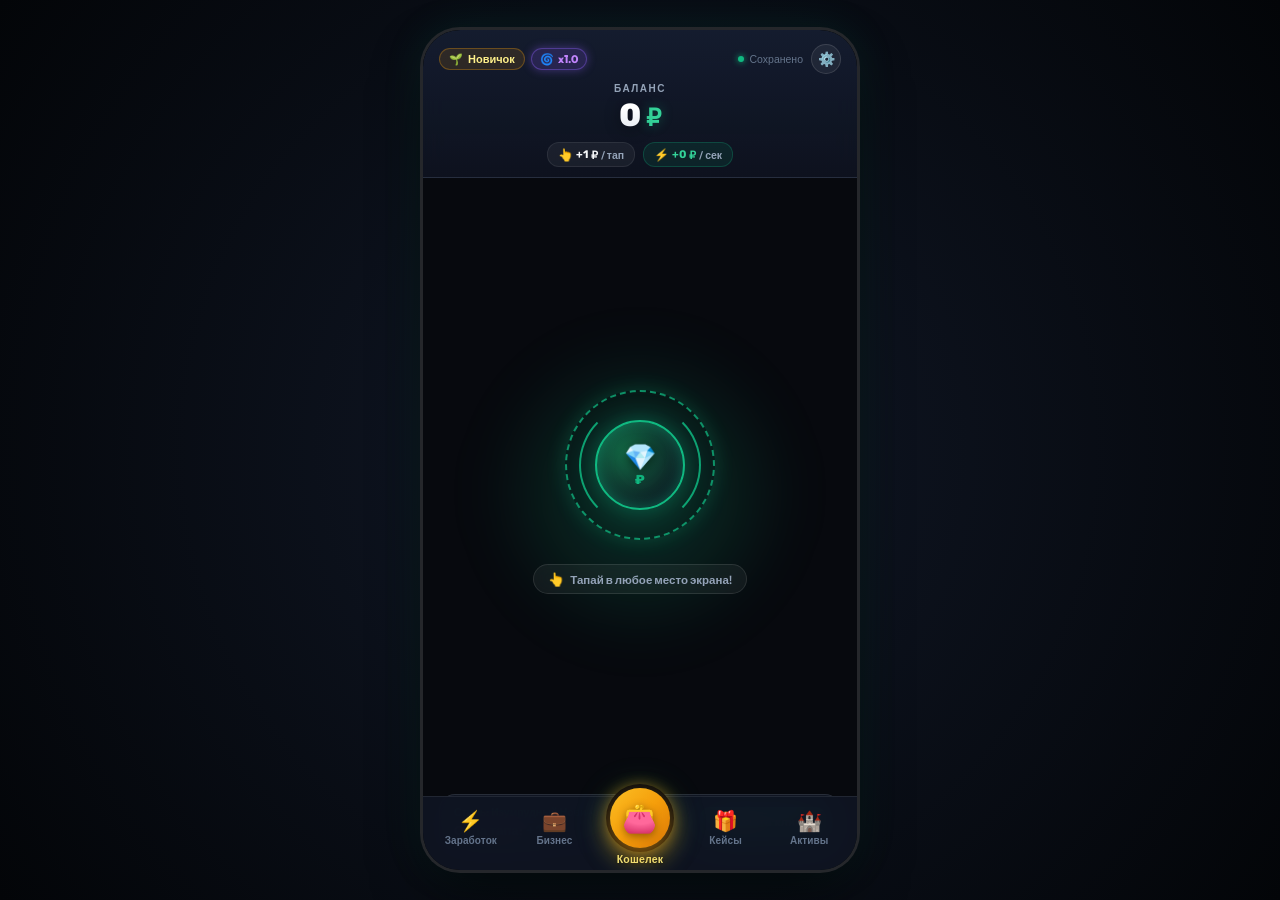
==== commit 36c10faf: "Add files via upload" ====
--- a/index.html
+++ b/index.html
@@ -213,6 +213,7 @@
           <div class="businesses-list" id="businessesList">
             <!-- Генерируется динамически через game.js -->
           </div>
+          <div class="scroll-bottom-spacer"></div>
 
         </div>
       </section>
@@ -231,6 +232,8 @@
                   <span>Собрано: <b id="inventoryCountBadge">0 / 40</b></span>
                   <span class="dot-sep">•</span>
                   <span>Ценность: <b id="inventoryValueBadge">0</b> <span class="currency-text">₽</span></span>
+                  <span class="dot-sep">•</span>
+                  <span>Доход: <b id="inventoryIncomeBadge" class="inv-income-highlight">+0</b> <span class="currency-text">₽</span>/с</span>
                 </div>
               </div>
               <button class="btn-inventory-toggle" id="btnToggleInventory">
@@ -252,7 +255,7 @@
                 <div class="case-title-group">
                   <div class="case-rarity-pill pill-bronze">СТАРТОВЫЙ & СЕКРЕТНЫЙ</div>
                   <h3 class="case-name">Бронзовый кейс</h3>
-                  <div class="case-desc">10 предметов: уличные вещи, перекусы и ультра-мега-редкий «KILLKA» на 1 триллион ₽!</div>
+                  <div class="case-desc">10 предметов: уличные вещи, перекусы и ультра-мега-редкий «Красный алмаз» на 1 триллион ₽!</div>
                 </div>
               </div>
 
@@ -262,7 +265,7 @@
                 <span class="case-preview-tag">🧦 Носки</span>
                 <span class="case-preview-tag">🎒 Рюкзак</span>
                 <span class="case-preview-tag tag-epic">🛵 Скутер</span>
-                <span class="case-preview-tag tag-ultra">🐟 KILLKA (1 Трлн)</span>
+                <span class="case-preview-tag tag-ultra">💎 Красный алмаз (1 Трлн)</span>
               </div>
 
               <div class="case-bottom-row">
@@ -371,7 +374,7 @@
                 </button>
               </div>
             </div>
-
+            <div class="scroll-bottom-spacer"></div>
           </div>
 
           <!-- ВИД 2: ИНВЕНТАРЬ ПРЕДМЕТОВ (#casesInventoryView) -->
@@ -381,6 +384,10 @@
               <button class="btn-back-to-cases" id="btnBackToCases">
                 ← К витрине кейсов
               </button>
+              <div class="market-timer-badge">
+                <span class="market-timer-icon">🔄</span>
+                <span class="market-timer-text">Котировки цен через: <b id="marketTimerDisplay">59:59</b></span>
+              </div>
             </div>
 
             <div class="inv-filter-chips">
@@ -392,14 +399,14 @@
             </div>
 
             <div class="inventory-hint-bar">
-              <span>💡 Повторные предметы не скапливаются — за них сразу начисляется денежная компенсация!</span>
+              <span>💡 Предметы приносят доход в секунду. Каждый час цены на рынке меняются (📈 дороже или 📉 дешевле) — вы можете продавать предметы с выгодой!</span>
             </div>
 
             <!-- Сетка предметов инвентаря -->
             <div class="inventory-grid" id="inventoryGrid">
               <!-- Генерируется динамически через game.js -->
             </div>
-
+            <div class="scroll-bottom-spacer"></div>
           </div>
 
         </div>
@@ -442,6 +449,7 @@
             <div class="realestate-list" id="realEstateList">
               <!-- Генерируется динамически -->
             </div>
+            <div class="scroll-bottom-spacer"></div>
           </div>
 
           <!-- Секция 2: Рейтинг Forbes (Лидерборд с топ-1 на 1 млрд) -->
@@ -453,6 +461,7 @@
             <div class="leaderboard-table" id="leaderboardTable">
               <!-- Генерируется динамически -->
             </div>
+            <div class="scroll-bottom-spacer"></div>
           </div>
 
           <!-- Секция 3: Престиж и перерождение -->
@@ -468,12 +477,12 @@
               </div>
 
               <div class="rebirth-counter-badge" id="rebirthStageBadge">
-                Перерождение 0 / 10
+                Перерождение 0 / 30
               </div>
 
               <h2 class="rebirth-title">Врата Перерождения</h2>
               <p class="rebirth-desc">
-                Обнулите текущий капитал, бизнесы и имущество, чтобы получить постоянный глобальный множитель прибыли.
+                Обнулите текущий капитал, бизнесы и имущество, чтобы получить +1.0x к постоянному глобальному множителю прибыли (до 30x!).
               </p>
 
               <!-- Карточки множителя -->
@@ -485,7 +494,7 @@
                 <div class="mult-arrow">➔</div>
                 <div class="mult-card next-mult">
                   <span class="mult-label">Следующий бонус</span>
-                  <span class="mult-big" id="nextMultText">1.9x</span>
+                  <span class="mult-big" id="nextMultText">+1.0x</span>
                 </div>
               </div>
 
@@ -519,9 +528,10 @@
                 <li>❌ Сбрасываются все наличные деньги и улучшения тапа.</li>
                 <li>❌ Продаются все купленные предприятия и имущество.</li>
                 <li>✅ Множитель сохраняется навсегда и умножает <b>весь</b> доход.</li>
-                <li>⭐ Максимальный предел: <b>10 перерождений</b> (множитель <b>10x</b>).</li>
+                <li>⭐ Максимальный предел: <b>30 перерождений</b> (множитель <b>30x</b>, +1x за каждое перерождение).</li>
               </ul>
             </div>
+            <div class="scroll-bottom-spacer"></div>
           </div>
 
         </div>
@@ -531,9 +541,12 @@
       <section class="screen" id="screenSettings">
         <div class="screen-content settings-content">
           
-          <div class="section-banner">
-            <div class="banner-title">Настройки игры</div>
-            <div class="banner-desc">Настройте валюту, звук и управление игровым процессом.</div>
+          <div class="section-banner settings-banner-row">
+            <div>
+              <div class="banner-title">Настройки игры</div>
+              <div class="banner-desc">Настройте валюту, звук и управление игровым процессом.</div>
+            </div>
+            <button class="btn-back-settings" id="btnBackFromSettings">← Назад в игру</button>
           </div>
 
           <!-- Настройка валюты (цены те же, символ разный) -->
@@ -820,6 +833,10 @@
             <span class="reward-val-lbl">Рыночная стоимость:</span>
             <span class="reward-val-amount" id="rewardValueAmount">10 000 000 ₽</span>
           </div>
+          <div class="reward-income-row">
+            <span class="reward-income-lbl">⚡ Доход:</span>
+            <span class="reward-income-val" id="rewardIncomeAmount">+25 000 ₽/сек</span>
+          </div>
         </div>
 
         <!-- Баннер дубликата и денежной компенсации -->
@@ -843,6 +860,76 @@
 
       </div>
 
+  <!-- МОДАЛЬНОЕ ОКНО ДЕТАЛЕЙ НЕДВИЖИМОСТИ, УЛУЧШЕНИЙ И ФЛИППИНГА -->
+  <div class="modal-backdrop" id="estateDetailModal">
+    <div class="modal-card modal-estate-card">
+      <div class="estate-modal-header">
+        <div class="estate-modal-title-group">
+          <span class="estate-modal-tag" id="modalEstateCategory">Недвижимость</span>
+          <h3 class="estate-modal-title" id="modalEstateName">Объект недвижимости</h3>
+          <span class="estate-modal-address" id="modalEstateAddress">📍 Локация</span>
+        </div>
+        <button class="btn-modal-close" id="btnCloseEstateModal" aria-label="Закрыть">✕</button>
+      </div>
+
+      <!-- Информационный блок статуса и стоимости -->
+      <div class="estate-overview-badge-box">
+        <div class="estate-modal-icon-badge" id="modalEstateIcon">🏡</div>
+        <div class="estate-status-value-group">
+          <span class="estate-status-badge" id="modalEstateStatus">В собственности</span>
+          <span class="estate-total-value-badge" id="modalEstateTotalValue">0 ₽</span>
+        </div>
+      </div>
+
+      <p class="estate-modal-desc" id="modalEstateDesc">
+        Описание объекта недвижимости.
+      </p>
+
+      <!-- Блок улучшений объекта -->
+      <div class="estate-upgrades-section" id="modalEstateUpgradesSection">
+        <div class="estate-section-header">
+          <span class="estate-section-title">🛠️ Улучшения объекта</span>
+          <span class="estate-upgrades-count" id="modalUpgradesCount">0 / 0</span>
+        </div>
+        <div class="estate-upgrades-list" id="modalEstateUpgradesList">
+          <!-- Генерируется динамически через game.js -->
+        </div>
+      </div>
+
+      <!-- Блок перепродажи (Флиппинг с наценкой +35%) -->
+      <div class="estate-flip-section" id="modalEstateFlipSection">
+        <div class="flip-card-header">
+          <span class="flip-icon">🏷️</span>
+          <div class="flip-title-wrap">
+            <span class="flip-title">Перепродажа (Флиппинг)</span>
+            <span class="flip-desc">Выставьте объект на аукцион с наценкой <b>+35%</b> к сумме всех вложений. Покупатель найдется через 1 час!</span>
+          </div>
+        </div>
+
+        <!-- Статус аукциона / Таймер продажи -->
+        <div class="flip-status-box" id="modalFlipStatusBox" style="display: none;">
+          <div class="flip-timer-row">
+            <span class="flip-timer-lbl">⏳ Поиск покупателя:</span>
+            <span class="flip-timer-val" id="modalFlipTimer">59:59</span>
+          </div>
+          <div class="progress-bar-track">
+            <div class="progress-bar-fill flip-progress-fill" id="modalFlipProgress" style="width: 0%;"></div>
+          </div>
+        </div>
+
+        <!-- Кнопки действия флиппинга -->
+        <div class="flip-actions-row">
+          <button class="btn-estate-flip" id="btnStartEstateFlip">
+            <span>Выставить на продажу за</span>
+            <b id="modalFlipPriceTag">0 ₽</b>
+          </button>
+          <button class="btn-estate-collect-flip" id="btnCollectEstateFlip" style="display: none;">
+            <span>🎉 Сделка закрыта! Забрать</span>
+            <b id="modalCollectFlipAmount">+0 ₽</b>
+          </button>
+        </div>
+      </div>
+
     </div>
   </div>
 
--- a/styles.css
+++ b/styles.css
@@ -304,8 +304,16 @@
   flex: 1;
   overflow-y: auto;
   overflow-x: hidden;
-  padding: 14px 14px calc(var(--nav-height) + 14px + env(safe-area-inset-bottom, 0px));
+  padding: 14px 14px calc(var(--nav-height) + 85px + env(safe-area-inset-bottom, 0px));
+  scroll-padding-bottom: calc(var(--nav-height) + 85px + env(safe-area-inset-bottom, 0px));
   -webkit-overflow-scrolling: touch;
+}
+
+.scroll-bottom-spacer {
+  height: 35px;
+  min-height: 35px;
+  width: 100%;
+  pointer-events: none;
 }
 
 .screen-content::-webkit-scrollbar {
@@ -1472,6 +1480,31 @@
   gap: 12px;
 }
 
+.settings-banner-row {
+  display: flex;
+  justify-content: space-between;
+  align-items: center;
+  gap: 12px;
+}
+
+.btn-back-settings {
+  background: rgba(255, 255, 255, 0.08);
+  border: 1px solid rgba(255, 255, 255, 0.18);
+  color: #fff;
+  border-radius: 12px;
+  padding: 8px 14px;
+  font-size: 12px;
+  font-weight: 700;
+  cursor: pointer;
+  white-space: nowrap;
+  transition: all 0.2s ease;
+}
+
+.btn-back-settings:active {
+  transform: scale(0.96);
+  background: rgba(255, 255, 255, 0.18);
+}
+
 .settings-card {
   background: var(--bg-card);
   border: 1px solid var(--border-card);
@@ -3301,6 +3334,64 @@
   cursor: pointer;
 }
 
+.market-timer-badge {
+  display: inline-flex;
+  align-items: center;
+  gap: 5px;
+  background: rgba(16, 185, 129, 0.12);
+  border: 1px solid rgba(16, 185, 129, 0.35);
+  border-radius: 10px;
+  padding: 5px 10px;
+  font-size: 11px;
+  color: #6ee7b7;
+}
+
+.market-timer-badge b {
+  font-family: var(--font-num);
+  color: #fff;
+}
+
+.market-trend {
+  display: inline-flex;
+  align-items: center;
+  font-size: 9.5px;
+  font-weight: 800;
+  padding: 1px 5px;
+  border-radius: 5px;
+  letter-spacing: 0.3px;
+}
+
+.market-trend.trend-up {
+  background: rgba(16, 185, 129, 0.2);
+  color: #34d399;
+  border: 1px solid rgba(16, 185, 129, 0.4);
+}
+
+.market-trend.trend-down {
+  background: rgba(239, 68, 68, 0.2);
+  color: #f87171;
+  border: 1px solid rgba(239, 68, 68, 0.4);
+}
+
+.btn-sell-item {
+  background: linear-gradient(135deg, #d97706 0%, #b45309 100%);
+  border: none;
+  border-radius: 8px;
+  color: #fff;
+  font-size: 10.5px;
+  font-weight: 800;
+  padding: 6px 8px;
+  cursor: pointer;
+  transition: all 0.15s ease;
+  box-shadow: 0 2px 8px rgba(217, 119, 6, 0.35);
+  width: 100%;
+  margin-top: 4px;
+}
+
+.btn-sell-item:active {
+  transform: scale(0.96);
+}
+
 .inv-filter-chips {
   display: flex;
   gap: 5px;
@@ -3409,12 +3500,43 @@
   height: 26px;
 }
 
+.inv-income-highlight {
+  color: #34d399;
+  font-family: var(--font-num);
+}
+
+.inv-item-stats-row {
+  display: flex;
+  justify-content: space-between;
+  align-items: center;
+  flex-wrap: wrap;
+  gap: 4px;
+  margin-top: 4px;
+}
+
 .inv-item-worth {
   font-family: var(--font-num);
-  font-size: 11.5px;
+  font-size: 11px;
   font-weight: 800;
   color: var(--color-gold-light);
-  margin-top: 2px;
+}
+
+.inv-item-income {
+  font-family: var(--font-num);
+  font-size: 10px;
+  font-weight: 700;
+  color: var(--text-dim);
+  background: rgba(255, 255, 255, 0.04);
+  padding: 2px 6px;
+  border-radius: 6px;
+  white-space: nowrap;
+}
+
+.inv-item-income.active {
+  color: #34d399;
+  background: rgba(16, 185, 129, 0.15);
+  border: 1px solid rgba(16, 185, 129, 0.35);
+  box-shadow: 0 0 8px rgba(16, 185, 129, 0.15);
 }
 
 /* ==========================================================================
@@ -3757,6 +3879,30 @@
   color: var(--color-gold-light);
 }
 
+.reward-income-row {
+  display: flex;
+  align-items: baseline;
+  gap: 6px;
+  margin-top: 4px;
+  background: rgba(16, 185, 129, 0.14);
+  border: 1px solid rgba(16, 185, 129, 0.35);
+  padding: 4px 12px;
+  border-radius: 8px;
+}
+
+.reward-income-lbl {
+  font-size: 10.5px;
+  color: #a7f3d0;
+  font-weight: 700;
+}
+
+.reward-income-val {
+  font-family: var(--font-num);
+  font-size: 13.5px;
+  font-weight: 800;
+  color: #34d399;
+}
+
 /* Баннеры дубликата / нового предмета */
 .duplicate-compensation-banner {
   width: 100%;
@@ -3843,3 +3989,323 @@
 .btn-case-reopen:active {
   transform: scale(0.96);
 }
+
+/* ==========================================================================
+   МОДАЛЬНОЕ ОКНО ДЕТАЛЕЙ НЕДВИЖИМОСТИ, УЛУЧШЕНИЙ И ФЛИППИНГА
+   ========================================================================== */
+.modal-estate-card {
+  max-width: 440px;
+  width: 94%;
+  max-height: 88vh;
+  overflow-y: auto;
+  background: #0d1322;
+  border: 1px solid rgba(255, 255, 255, 0.16);
+  border-radius: 24px;
+  padding: 16px;
+  display: flex;
+  flex-direction: column;
+  gap: 12px;
+}
+
+.estate-modal-header {
+  display: flex;
+  justify-content: space-between;
+  align-items: flex-start;
+}
+
+.estate-modal-title-group {
+  display: flex;
+  flex-direction: column;
+  gap: 2px;
+}
+
+.estate-modal-tag {
+  font-size: 9px;
+  font-weight: 800;
+  color: #f59e0b;
+  text-transform: uppercase;
+  letter-spacing: 0.5px;
+}
+
+.estate-modal-title {
+  font-size: 17px;
+  font-weight: 900;
+  color: #fff;
+  margin: 0;
+}
+
+.estate-modal-address {
+  font-size: 11px;
+  color: var(--text-muted);
+}
+
+.estate-overview-badge-box {
+  width: 100%;
+  padding: 14px 16px;
+  border-radius: 18px;
+  background: linear-gradient(135deg, rgba(30, 41, 59, 0.7) 0%, rgba(15, 23, 42, 0.9) 100%);
+  border: 1px solid rgba(255, 255, 255, 0.1);
+  display: flex;
+  align-items: center;
+  justify-content: space-between;
+  gap: 12px;
+}
+
+.estate-modal-icon-badge {
+  font-size: 38px;
+  line-height: 1;
+  padding: 10px;
+  background: rgba(255, 255, 255, 0.05);
+  border-radius: 14px;
+  border: 1px solid rgba(255, 255, 255, 0.08);
+}
+
+.estate-status-value-group {
+  display: flex;
+  flex-direction: column;
+  align-items: flex-end;
+  gap: 6px;
+}
+
+.estate-status-badge {
+  font-size: 10px;
+  font-weight: 800;
+  padding: 3px 8px;
+  border-radius: 8px;
+  background: rgba(16, 185, 129, 0.85);
+  color: #fff;
+  backdrop-filter: blur(8px);
+}
+
+.estate-total-value-badge {
+  font-family: var(--font-num);
+  font-size: 12px;
+  font-weight: 800;
+  padding: 3px 8px;
+  border-radius: 8px;
+  background: rgba(0, 0, 0, 0.75);
+  color: var(--color-gold-light);
+  border: 1px solid rgba(255, 255, 255, 0.2);
+}
+
+.estate-modal-desc {
+  font-size: 11.5px;
+  color: var(--text-muted);
+  line-height: 1.4;
+}
+
+.estate-upgrades-section {
+  background: rgba(255, 255, 255, 0.03);
+  border: 1px solid rgba(255, 255, 255, 0.08);
+  border-radius: 16px;
+  padding: 12px;
+  display: flex;
+  flex-direction: column;
+  gap: 8px;
+}
+
+.estate-section-header {
+  display: flex;
+  justify-content: space-between;
+  align-items: center;
+}
+
+.estate-section-title {
+  font-size: 12px;
+  font-weight: 800;
+  color: #fff;
+}
+
+.estate-upgrades-count {
+  font-size: 10.5px;
+  font-family: var(--font-num);
+  color: var(--color-primary-light);
+  font-weight: 700;
+}
+
+.estate-upgrades-list {
+  display: flex;
+  flex-direction: column;
+  gap: 6px;
+}
+
+.estate-upgrade-item {
+  display: flex;
+  justify-content: space-between;
+  align-items: center;
+  background: rgba(255, 255, 255, 0.04);
+  border: 1px solid rgba(255, 255, 255, 0.07);
+  border-radius: 12px;
+  padding: 8px 10px;
+  gap: 8px;
+}
+
+.upgrade-item-info {
+  display: flex;
+  flex-direction: column;
+  gap: 1px;
+  flex: 1;
+}
+
+.upgrade-item-name {
+  font-size: 11.5px;
+  font-weight: 700;
+  color: #fff;
+}
+
+.upgrade-item-bonus {
+  font-size: 10px;
+  color: #34d399;
+}
+
+.btn-buy-upgrade {
+  background: rgba(16, 185, 129, 0.2);
+  border: 1px solid rgba(16, 185, 129, 0.4);
+  color: #34d399;
+  border-radius: 8px;
+  padding: 5px 9px;
+  font-size: 11px;
+  font-weight: 800;
+  cursor: pointer;
+  font-family: var(--font-num);
+  white-space: nowrap;
+}
+
+.btn-buy-upgrade:disabled {
+  opacity: 0.5;
+  cursor: not-allowed;
+}
+
+.upgrade-installed-pill {
+  font-size: 10.5px;
+  font-weight: 800;
+  color: #34d399;
+  background: rgba(16, 185, 129, 0.15);
+  padding: 4px 8px;
+  border-radius: 8px;
+  white-space: nowrap;
+}
+
+.estate-flip-section {
+  background: linear-gradient(135deg, rgba(245, 158, 11, 0.08) 0%, rgba(217, 119, 6, 0.14) 100%);
+  border: 1px solid rgba(245, 158, 11, 0.35);
+  border-radius: 16px;
+  padding: 12px;
+  display: flex;
+  flex-direction: column;
+  gap: 8px;
+}
+
+.flip-card-header {
+  display: flex;
+  gap: 8px;
+  align-items: flex-start;
+}
+
+.flip-icon { font-size: 20px; }
+
+.flip-title-wrap {
+  display: flex;
+  flex-direction: column;
+  gap: 2px;
+}
+
+.flip-title {
+  font-size: 12px;
+  font-weight: 800;
+  color: #fbbf24;
+}
+
+.flip-desc {
+  font-size: 10.5px;
+  color: #fde68a;
+  line-height: 1.35;
+}
+
+.flip-status-box {
+  background: rgba(0, 0, 0, 0.35);
+  border-radius: 10px;
+  padding: 8px 10px;
+  display: flex;
+  flex-direction: column;
+  gap: 6px;
+}
+
+.flip-timer-row {
+  display: flex;
+  justify-content: space-between;
+  align-items: center;
+  font-size: 11px;
+}
+
+.flip-timer-lbl { color: var(--text-muted); }
+
+.flip-timer-val {
+  font-family: var(--font-num);
+  font-weight: 800;
+  color: #fbbf24;
+}
+
+.flip-progress-fill {
+  background: linear-gradient(90deg, #f59e0b, #10b981);
+}
+
+.btn-estate-flip {
+  width: 100%;
+  background: linear-gradient(135deg, #d97706 0%, #b45309 100%);
+  border: none;
+  border-radius: 12px;
+  color: #fff;
+  padding: 10px;
+  display: flex;
+  justify-content: center;
+  align-items: center;
+  gap: 6px;
+  font-size: 12px;
+  font-weight: 800;
+  cursor: pointer;
+  box-shadow: 0 4px 14px rgba(217, 119, 6, 0.4);
+}
+
+.btn-estate-collect-flip {
+  width: 100%;
+  background: linear-gradient(135deg, #10b981 0%, #059669 100%);
+  border: none;
+  border-radius: 12px;
+  color: #fff;
+  padding: 11px;
+  display: flex;
+  justify-content: center;
+  align-items: center;
+  gap: 6px;
+  font-size: 12.5px;
+  font-weight: 800;
+  cursor: pointer;
+  box-shadow: 0 4px 16px rgba(16, 185, 129, 0.45);
+  animation: pulseGlow 1.5s infinite alternate;
+}
+
+.btn-estate-manage {
+  background: rgba(255, 255, 255, 0.08);
+  border: 1px solid rgba(255, 255, 255, 0.15);
+  color: #fff;
+  border-radius: 10px;
+  padding: 7px 12px;
+  font-size: 11.5px;
+  font-weight: 700;
+  cursor: pointer;
+  display: inline-flex;
+  align-items: center;
+  gap: 5px;
+  transition: all 0.2s ease;
+}
+
+.btn-estate-manage:hover {
+  background: rgba(255, 255, 255, 0.14);
+}
+
+.estate-card-actions {
+  display: flex;
+  gap: 8px;
+  margin-top: 8px;
+}
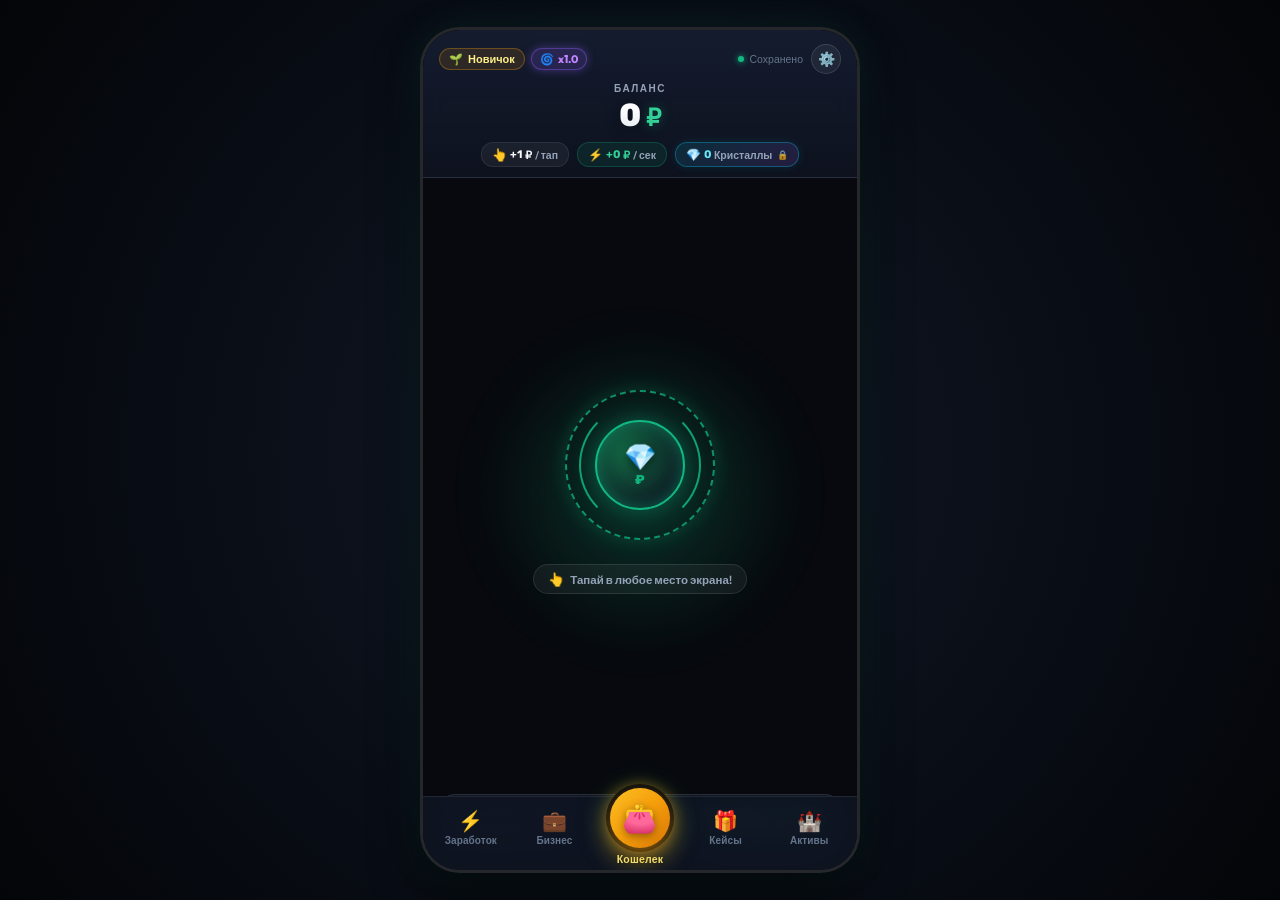
==== commit 554fcbaf: "Add files via upload" ====
--- a/index.html
+++ b/index.html
@@ -46,7 +46,7 @@
           <span class="currency-symbol currency-text">₽</span>
         </div>
         
-        <!-- Индикаторы доходности -->
+        <!-- Индикаторы доходности и кристаллов -->
         <div class="income-rates">
           <div class="rate-pill" id="tapRatePill">
             <span class="rate-icon">👆</span>
@@ -60,9 +60,33 @@
             <span class="currency-text">₽</span>
             <span class="rate-label">/ сек</span>
           </div>
+          <button class="rate-pill rate-crystals" id="crystalsPill" type="button" title="Кристаллы — премиум-валюта. Нажмите для информации!">
+            <span class="rate-icon">💎</span>
+            <span class="rate-val" id="crystalsDisplay">0</span>
+            <span class="rate-label">Кристаллы</span>
+            <span class="crystal-lock-icon" title="Пока нельзя получить">🔒</span>
+          </button>
         </div>
       </div>
     </header>
+
+    <!-- Баннер активного радужного буста (30 секунд) -->
+    <div class="rainbow-boost-banner" id="rainbowBoostBanner">
+      <div class="rainbow-banner-left">
+        <span class="rainbow-banner-icon">🌈</span>
+        <div class="rainbow-banner-text-group">
+          <span class="rainbow-banner-title">РАДУЖНЫЙ БУСТ x5 АКТИВЕН!</span>
+          <span class="rainbow-banner-subtitle">Тап и доход в секунду умножены в 5 раз!</span>
+        </div>
+      </div>
+      <div class="rainbow-banner-timer-badge">
+        <span>⏳</span>
+        <span id="rainbowBoostTimeVal">30s</span>
+      </div>
+    </div>
+
+    <!-- Контейнер для парящего радужного доллара -->
+    <div id="rainbowDollarContainer"></div>
 
     <!-- Основное игровое полотно с переключаемыми экранами -->
     <main class="screens-viewport">
@@ -163,6 +187,17 @@
             </button>
           </div>
 
+          <!-- Дополнительные модификаторы тапа -->
+          <div class="earnings-extra-section">
+            <div class="section-subheading">
+              <span class="subheading-icon">⚡</span>
+              <span class="subheading-title">Модификаторы и прокачка клика</span>
+            </div>
+            <div class="click-upgrades-grid" id="clickUpgradesGrid">
+              <!-- Генерируется динамически через game.js -->
+            </div>
+          </div>
+
           <!-- Информационный блок -->
           <div class="earnings-info-card">
             <div class="earnings-info-title">✨ Особенности прокачки клика</div>
@@ -247,7 +282,39 @@
           <!-- ВИД 1: ВИТРИНА КЕЙСОВ (#casesShopView) -->
           <div class="cases-view-container active" id="casesShopView">
             
-            <!-- 0. Бронзовый кейс (100 000 ₽) -->
+            <!-- 0. Кейс «Новичок» (10 000 ₽) -->
+            <div class="case-card case-novice" id="cardCaseNovice">
+              <div class="case-glow-aura"></div>
+              <div class="case-card-header">
+                <div class="case-icon-box">🌱</div>
+                <div class="case-title-group">
+                  <div class="case-rarity-pill">СТАРТОВЫЙ БОНУС</div>
+                  <h3 class="case-name">Кейс «Новичок»</h3>
+                  <div class="case-desc">10 предметов: счастливые талисманы, полезные гаджеты и сувениры с доходом до 100 ₽/с.</div>
+                </div>
+              </div>
+
+              <!-- Превью предметов -->
+              <div class="case-preview-row">
+                <span class="case-preview-tag">🪙 Счастливая монетка</span>
+                <span class="case-preview-tag">👛 Кошелек</span>
+                <span class="case-preview-tag">🎧 Плеер</span>
+                <span class="case-preview-tag tag-legendary">⌚ Часы кварц</span>
+                <span class="case-preview-tag tag-mythic">🏆 Золотой жетон (+100/с)</span>
+              </div>
+
+              <div class="case-bottom-row">
+                <button class="btn-open-case btn-novice" id="btnOpenNoviceCase">
+                  <span class="btn-case-action">Открыть кейс</span>
+                  <span class="btn-case-cost">
+                    <span>10 000</span>
+                    <span class="currency-text">₽</span>
+                  </span>
+                </button>
+              </div>
+            </div>
+
+            <!-- 1. Бронзовый кейс (100 000 ₽) -->
             <div class="case-card case-bronze" id="cardCaseBronze">
               <div class="case-glow-aura"></div>
               <div class="case-card-header">
@@ -279,7 +346,7 @@
               </div>
             </div>
 
-            <!-- 1. Серебряный кейс (1 000 000 ₽) -->
+            <!-- 2. Серебряный кейс (1 000 000 ₽) -->
             <div class="case-card case-silver" id="cardCaseSilver">
               <div class="case-glow-aura"></div>
               <div class="case-card-header">
@@ -311,7 +378,39 @@
               </div>
             </div>
 
-            <!-- 2. Алмазный кейс (10 000 000 ₽) -->
+            <!-- 3. Золотой кейс (5 000 000 ₽) -->
+            <div class="case-card case-gold" id="cardCaseGold">
+              <div class="case-glow-aura"></div>
+              <div class="case-card-header">
+                <div class="case-icon-box">👑</div>
+                <div class="case-title-group">
+                  <div class="case-rarity-pill">ЮВЕЛИРНЫЙ БЛЕСК</div>
+                  <h3 class="case-name">Золотой кейс</h3>
+                  <div class="case-desc">10 предметов: чистый слиток золота 999, Rolex Submariner, колье с бриллиантами и золотые кубки.</div>
+                </div>
+              </div>
+
+              <!-- Превью предметов -->
+              <div class="case-preview-row">
+                <span class="case-preview-tag">🪙 Слиток 999</span>
+                <span class="case-preview-tag">⌚ Rolex Sub</span>
+                <span class="case-preview-tag">💎 Колье</span>
+                <span class="case-preview-tag tag-legendary">👑 Диадема</span>
+                <span class="case-preview-tag tag-mythic">🏆 Золотой Кубок</span>
+              </div>
+
+              <div class="case-bottom-row">
+                <button class="btn-open-case btn-gold" id="btnOpenGoldCase">
+                  <span class="btn-case-action">Открыть кейс</span>
+                  <span class="btn-case-cost">
+                    <span>5 000 000</span>
+                    <span class="currency-text">₽</span>
+                  </span>
+                </button>
+              </div>
+            </div>
+
+            <!-- 4. Алмазный кейс (10 000 000 ₽) -->
             <div class="case-card case-diamond" id="cardCaseDiamond">
               <div class="case-glow-aura"></div>
               <div class="case-card-header">
@@ -343,7 +442,39 @@
               </div>
             </div>
 
-            <!-- 3. Кейс с имуществом (100 000 000 ₽) -->
+            <!-- 5. Крипто-кейс (50 000 000 ₽) -->
+            <div class="case-card case-crypto" id="cardCaseCrypto">
+              <div class="case-glow-aura"></div>
+              <div class="case-card-header">
+                <div class="case-icon-box">🪙</div>
+                <div class="case-title-group">
+                  <div class="case-rarity-pill">WEB3 & БЛОКЧЕЙН</div>
+                  <h3 class="case-name">Крипто-кейс</h3>
+                  <div class="case-desc">10 предметов: аппаратные Ledger кошельки, ASIC-фермы, ноды Ethereum и флешка Сатоши.</div>
+                </div>
+              </div>
+
+              <!-- Превью предметов -->
+              <div class="case-preview-row">
+                <span class="case-preview-tag">💳 Ledger Gold</span>
+                <span class="case-preview-tag">💻 ASIC Antminer</span>
+                <span class="case-preview-tag">🌐 Эфир-нода</span>
+                <span class="case-preview-tag tag-legendary">💾 Флешка Сатоши</span>
+                <span class="case-preview-tag tag-mythic">🗝️ Genesis-ключ</span>
+              </div>
+
+              <div class="case-bottom-row">
+                <button class="btn-open-case btn-crypto" id="btnOpenCryptoCase">
+                  <span class="btn-case-action">Открыть кейс</span>
+                  <span class="btn-case-cost">
+                    <span>50 000 000</span>
+                    <span class="currency-text">₽</span>
+                  </span>
+                </button>
+              </div>
+            </div>
+
+            <!-- 6. Кейс с имуществом (100 000 000 ₽) -->
             <div class="case-card case-property" id="cardCaseProperty">
               <div class="case-glow-aura"></div>
               <div class="case-card-header">
@@ -374,6 +505,103 @@
                 </button>
               </div>
             </div>
+
+            <!-- 7. Киберпанк-кейс (500 000 000 ₽) -->
+            <div class="case-card case-cyberpunk" id="cardCaseCyberpunk">
+              <div class="case-glow-aura"></div>
+              <div class="case-card-header">
+                <div class="case-icon-box">⚡</div>
+                <div class="case-title-group">
+                  <div class="case-rarity-pill">КИБЕР-ТЕХНОЛОГИИ</div>
+                  <h3 class="case-name">Киберпанк-кейс</h3>
+                  <div class="case-desc">10 предметов: нейроимпланты Sandevistan, кибер-катаны, боевые дроны и автономное ядро ИИ.</div>
+                </div>
+              </div>
+
+              <!-- Превью предметов -->
+              <div class="case-preview-row">
+                <span class="case-preview-tag">🧠 Сандевистан</span>
+                <span class="case-preview-tag">🗡️ Моно-катана</span>
+                <span class="case-preview-tag">🦾 Экзоскелет</span>
+                <span class="case-preview-tag tag-legendary">🛸 Дрон-страж</span>
+                <span class="case-preview-tag tag-mythic">🤖 Ядро Сингулярности</span>
+              </div>
+
+              <div class="case-bottom-row">
+                <button class="btn-open-case btn-cyberpunk" id="btnOpenCyberpunkCase">
+                  <span class="btn-case-action">Открыть кейс</span>
+                  <span class="btn-case-cost">
+                    <span>500 000 000</span>
+                    <span class="currency-text">₽</span>
+                  </span>
+                </button>
+              </div>
+            </div>
+
+            <!-- 8. Космический кейс (5 000 000 000 ₽) -->
+            <div class="case-card case-space" id="cardCaseSpace">
+              <div class="case-glow-aura"></div>
+              <div class="case-card-header">
+                <div class="case-icon-box">🚀</div>
+                <div class="case-title-group">
+                  <div class="case-rarity-pill">КОСМИЧЕСКИЙ ЛЮКС</div>
+                  <h3 class="case-name">Космический кейс</h3>
+                  <div class="case-desc">10 предметов: марсианские метеориты, луноходы, капсулы чистой антиматерии и темная энергия.</div>
+                </div>
+              </div>
+
+              <!-- Превью предметов -->
+              <div class="case-preview-row">
+                <span class="case-preview-tag">🪨 Метеорит Марса</span>
+                <span class="case-preview-tag">🚜 Луноход</span>
+                <span class="case-preview-tag">⚡ Антиматерия</span>
+                <span class="case-preview-tag tag-legendary">🚀 Ионный крейсер</span>
+                <span class="case-preview-tag tag-mythic">🌌 Темная Сфера</span>
+              </div>
+
+              <div class="case-bottom-row">
+                <button class="btn-open-case btn-space" id="btnOpenSpaceCase">
+                  <span class="btn-case-action">Открыть кейс</span>
+                  <span class="btn-case-cost">
+                    <span>5 000 000 000</span>
+                    <span class="currency-text">₽</span>
+                  </span>
+                </button>
+              </div>
+            </div>
+
+            <!-- 9. Кейс «Властелин Времени» (50 000 000 000 ₽) -->
+            <div class="case-card case-mythic" id="cardCaseMythic">
+              <div class="case-glow-aura"></div>
+              <div class="case-card-header">
+                <div class="case-icon-box">✨</div>
+                <div class="case-title-group">
+                  <div class="case-rarity-pill">МИФИЧЕСКИЙ & МУЛЬТИВСЕЛЕННАЯ</div>
+                  <h3 class="case-name">Кейс «Властелин Времени»</h3>
+                  <div class="case-desc">10 предметов: песочные часы вечности, ключ измерений, квантовые сингулярности и венец мультивселенной.</div>
+                </div>
+              </div>
+
+              <!-- Превью предметов -->
+              <div class="case-preview-row">
+                <span class="case-preview-tag">⏳ Часы Вечности</span>
+                <span class="case-preview-tag">🗝️ Ключ Измерений</span>
+                <span class="case-preview-tag">🔮 Сингулярность</span>
+                <span class="case-preview-tag tag-legendary">🌀 Сфера Времени</span>
+                <span class="case-preview-tag tag-mythic">👑 Венец Вселенной</span>
+              </div>
+
+              <div class="case-bottom-row">
+                <button class="btn-open-case btn-mythic" id="btnOpenMythicCase">
+                  <span class="btn-case-action">Открыть кейс</span>
+                  <span class="btn-case-cost">
+                    <span>50 000 000 000</span>
+                    <span class="currency-text">₽</span>
+                  </span>
+                </button>
+              </div>
+            </div>
+
             <div class="scroll-bottom-spacer"></div>
           </div>
 
@@ -391,11 +619,17 @@
             </div>
 
             <div class="inv-filter-chips">
-              <button class="inv-chip active" data-filter="all">Все (40)</button>
+              <button class="inv-chip active" data-filter="all">Все (100)</button>
+              <button class="inv-chip" data-filter="novice">🌱 Новичок</button>
               <button class="inv-chip" data-filter="bronze">🥉 Бронзовый</button>
               <button class="inv-chip" data-filter="silver">🥈 Серебряный</button>
+              <button class="inv-chip" data-filter="gold">👑 Золотой</button>
               <button class="inv-chip" data-filter="diamond">💎 Алмазный</button>
+              <button class="inv-chip" data-filter="crypto">🪙 Крипто</button>
               <button class="inv-chip" data-filter="property">🏰 Имущество</button>
+              <button class="inv-chip" data-filter="cyberpunk">⚡ Киберпанк</button>
+              <button class="inv-chip" data-filter="space">🚀 Космос</button>
+              <button class="inv-chip" data-filter="mythic">✨ Время</button>
             </div>
 
             <div class="inventory-hint-bar">
@@ -547,6 +781,19 @@
               <div class="banner-desc">Настройте валюту, звук и управление игровым процессом.</div>
             </div>
             <button class="btn-back-settings" id="btnBackFromSettings">← Назад в игру</button>
+          </div>
+
+          <!-- Выбор оформления клика и интерфейса -->
+          <div class="settings-themes-section" id="settingsThemesSection">
+            <div class="settings-themes-header">
+              <div>
+                <span class="settings-themes-title">🎨 Выбор оформления</span>
+                <span class="settings-themes-subtitle">Выбирайте любой разблокированный визуальный стиль клика</span>
+              </div>
+            </div>
+            <div class="settings-themes-grid" id="themesSelectorGrid">
+              <!-- Карточки тем генерируются динамически через game.js -->
+            </div>
           </div>
 
           <!-- Настройка валюты (цены те же, символ разный) -->
@@ -859,6 +1106,8 @@
         </div>
 
       </div>
+    </div>
+  </div>
 
   <!-- МОДАЛЬНОЕ ОКНО ДЕТАЛЕЙ НЕДВИЖИМОСТИ, УЛУЧШЕНИЙ И ФЛИППИНГА -->
   <div class="modal-backdrop" id="estateDetailModal">
@@ -933,6 +1182,26 @@
     </div>
   </div>
 
+  <!-- Модальное окно информации о кристаллах -->
+  <div class="modal-backdrop" id="crystalsInfoModal">
+    <div class="modal-card crystals-modal-card">
+      <div class="modal-badge-icon crystals-modal-icon">💎</div>
+      <h3 class="modal-title">Кристаллы</h3>
+      <div class="crystals-balance-showcase">
+        <span class="crystals-big-val" id="modalCrystalsVal">0</span>
+        <span class="crystals-big-unit">💎</span>
+      </div>
+      <p class="modal-text crystals-modal-text">
+        Редчайшая премиальная валюта вселенной Money Tapper.<br><br>
+        <span class="crystals-lock-tag">🔒 Способ получения пока недоступен</span><br>
+        На данный момент кристаллы нельзя получить игровым путем. Возможность их заработка появится в следующем обновлении!
+      </p>
+      <div class="modal-buttons-row">
+        <button class="btn-modal-action" id="btnOkCrystalsModal">Понятно</button>
+      </div>
+    </div>
+  </div>
+
   <script src="game.js"></script>
 </body>
 </html>
--- a/styles.css
+++ b/styles.css
@@ -331,7 +331,7 @@
   display: flex;
   flex-direction: column;
   justify-content: space-between;
-  padding-bottom: calc(var(--nav-height) + 12px + env(safe-area-inset-bottom, 0px));
+  padding-bottom: calc(var(--nav-height) + 64px + env(safe-area-inset-bottom, 0px));
 }
 
 .tap-stage {
@@ -1894,7 +1894,7 @@
    МОДАЛЬНЫЕ ОКНА
    ========================================================================== */
 .modal-backdrop {
-  position: absolute;
+  position: fixed;
   inset: 0;
   background: rgba(3, 5, 8, 0.88);
   backdrop-filter: blur(8px);
@@ -4005,6 +4005,7 @@
   display: flex;
   flex-direction: column;
   gap: 12px;
+  text-align: left;
 }
 
 .estate-modal-header {
@@ -4309,3 +4310,753 @@
   gap: 8px;
   margin-top: 8px;
 }
+
+/* ==========================================================================
+   ВЫБОР ОФОРМЛЕНИЯ В НАСТРОЙКАХ
+   ========================================================================== */
+.settings-themes-section {
+  background: var(--bg-card);
+  border: 1px solid var(--border-card);
+  border-radius: 20px;
+  padding: 18px 14px;
+  margin-bottom: 16px;
+}
+
+.settings-themes-header {
+  display: flex;
+  align-items: center;
+  justify-content: space-between;
+  margin-bottom: 12px;
+}
+
+.settings-themes-title {
+  font-size: 13.5px;
+  font-weight: 800;
+  color: var(--text-main);
+  display: flex;
+  align-items: center;
+  gap: 6px;
+}
+
+.settings-themes-subtitle {
+  font-size: 11px;
+  color: var(--text-muted);
+}
+
+.settings-themes-grid {
+  display: grid;
+  grid-template-columns: repeat(2, 1fr);
+  gap: 10px;
+}
+
+.theme-select-card {
+  background: rgba(255, 255, 255, 0.04);
+  border: 1px solid rgba(255, 255, 255, 0.1);
+  border-radius: 14px;
+  padding: 10px;
+  display: flex;
+  flex-direction: column;
+  gap: 6px;
+  cursor: pointer;
+  transition: all 0.2s cubic-bezier(0.34, 1.56, 0.64, 1);
+  position: relative;
+  overflow: hidden;
+}
+
+.theme-select-card:hover:not(.locked) {
+  transform: translateY(-2px);
+  border-color: rgba(255, 255, 255, 0.3);
+  background: rgba(255, 255, 255, 0.07);
+}
+
+.theme-select-card.active {
+  border-color: var(--theme-primary, var(--color-gold));
+  background: rgba(var(--color-gold-rgb, 245, 158, 11), 0.12);
+  box-shadow: 0 0 16px var(--theme-glow, rgba(245, 158, 11, 0.3));
+}
+
+.theme-select-card.locked {
+  opacity: 0.55;
+  cursor: not-allowed;
+  filter: grayscale(0.6);
+}
+
+.theme-card-top {
+  display: flex;
+  align-items: center;
+  justify-content: space-between;
+}
+
+.theme-card-icon {
+  font-size: 22px;
+  line-height: 1;
+}
+
+.theme-card-badge {
+  font-size: 9px;
+  font-weight: 800;
+  padding: 2px 6px;
+  border-radius: 6px;
+  background: rgba(255, 255, 255, 0.1);
+  color: var(--text-muted);
+}
+
+.theme-select-card.active .theme-card-badge {
+  background: var(--theme-primary, var(--color-gold));
+  color: #000;
+}
+
+.theme-card-name {
+  font-size: 11.5px;
+  font-weight: 800;
+  color: var(--text-main);
+}
+
+.theme-card-desc {
+  font-size: 9.5px;
+  color: var(--text-muted);
+  line-height: 1.3;
+}
+
+.theme-card-status {
+  font-size: 10px;
+  font-weight: 700;
+  margin-top: 2px;
+}
+
+.theme-select-card.active .theme-card-status {
+  color: #10b981;
+}
+
+.theme-select-card.locked .theme-card-status {
+  color: #ef4444;
+}
+
+/* ==========================================================================
+   РАДУЖНЫЙ ДОЛЛАР И РАДУЖНЫЙ БУСТ (FRENZY EVENT)
+   ========================================================================== */
+.rainbow-dollar-float {
+  position: absolute;
+  z-index: 150;
+  cursor: pointer;
+  user-select: none;
+  -webkit-user-select: none;
+  display: flex;
+  flex-direction: column;
+  align-items: center;
+  gap: 2px;
+  animation: floatRainbow 12s linear forwards, pulseScale 1s ease-in-out infinite alternate;
+  filter: drop-shadow(0 0 16px rgba(255, 255, 255, 0.9)) drop-shadow(0 0 30px #f43f5e);
+  transition: transform 0.15s ease;
+}
+
+.rainbow-dollar-float:active {
+  transform: scale(1.35) rotate(15deg);
+}
+
+.rainbow-dollar-icon {
+  font-size: 46px;
+  line-height: 1;
+  background: linear-gradient(135deg, #ff007f, #ff7b00, #ffee00, #00ff66, #00d9ff, #7b00ff);
+  -webkit-background-clip: text;
+  -webkit-text-fill-color: transparent;
+  filter: drop-shadow(0 2px 8px rgba(255, 255, 255, 0.8));
+}
+
+.rainbow-dollar-tag {
+  font-size: 10px;
+  font-weight: 900;
+  color: #fff;
+  background: linear-gradient(90deg, #f43f5e, #8b5cf6, #3b82f6);
+  padding: 3px 8px;
+  border-radius: 12px;
+  box-shadow: 0 4px 12px rgba(0, 0, 0, 0.5);
+  letter-spacing: 0.5px;
+  white-space: nowrap;
+  animation: rainbowBorder 2s linear infinite;
+}
+
+@keyframes floatRainbow {
+  0% {
+    top: 85%;
+    left: 8%;
+    transform: translateY(0) rotate(-6deg);
+  }
+  25% {
+    top: 55%;
+    left: 75%;
+    transform: translateY(-20px) rotate(8deg);
+  }
+  50% {
+    top: 30%;
+    left: 15%;
+    transform: translateY(10px) rotate(-8deg);
+  }
+  75% {
+    top: 45%;
+    left: 70%;
+    transform: translateY(-15px) rotate(6deg);
+  }
+  100% {
+    top: 10%;
+    left: 45%;
+    transform: translateY(0) rotate(0deg);
+    opacity: 0;
+  }
+}
+
+@keyframes pulseScale {
+  0% { transform: scale(1); }
+  100% { transform: scale(1.12); }
+}
+
+/* Баннер активного радужного буста (размещен снизу, над навигационной панелью) */
+.rainbow-boost-banner {
+  position: absolute;
+  bottom: calc(var(--nav-height) + 10px + env(safe-area-inset-bottom, 0px));
+  left: 12px;
+  right: 12px;
+  z-index: 95;
+  background: linear-gradient(90deg, rgba(244, 63, 94, 0.95), rgba(139, 92, 246, 0.95), rgba(59, 130, 246, 0.95), rgba(16, 185, 129, 0.95));
+  background-size: 300% 300%;
+  animation: rainbowShift 3s ease infinite;
+  border-radius: 14px;
+  padding: 8px 14px;
+  display: flex;
+  align-items: center;
+  justify-content: space-between;
+  box-shadow: 0 8px 24px rgba(244, 63, 94, 0.4), 0 0 20px rgba(139, 92, 246, 0.4);
+  border: 1px solid rgba(255, 255, 255, 0.4);
+  transform: translateY(100px);
+  opacity: 0;
+  pointer-events: none;
+  transition: all 0.35s cubic-bezier(0.34, 1.56, 0.64, 1);
+}
+
+.rainbow-boost-banner.active {
+  transform: translateY(0);
+  opacity: 1;
+  pointer-events: none;
+}
+
+@keyframes rainbowShift {
+  0% { background-position: 0% 50%; }
+  50% { background-position: 100% 50%; }
+  100% { background-position: 0% 50%; }
+}
+
+.rainbow-banner-left {
+  display: flex;
+  align-items: center;
+  gap: 8px;
+}
+
+.rainbow-banner-icon {
+  font-size: 24px;
+  line-height: 1;
+  animation: pulseScale 0.8s infinite alternate;
+}
+
+.rainbow-banner-text-group {
+  display: flex;
+  flex-direction: column;
+}
+
+.rainbow-banner-title {
+  font-size: 11.5px;
+  font-weight: 900;
+  color: #fff;
+  letter-spacing: 0.5px;
+  text-shadow: 0 1px 4px rgba(0, 0, 0, 0.5);
+}
+
+.rainbow-banner-subtitle {
+  font-size: 9.5px;
+  font-weight: 700;
+  color: rgba(255, 255, 255, 0.9);
+}
+
+.rainbow-banner-timer-badge {
+  background: rgba(0, 0, 0, 0.4);
+  border: 1px solid rgba(255, 255, 255, 0.3);
+  padding: 4px 10px;
+  border-radius: 10px;
+  font-family: var(--font-num);
+  font-size: 13px;
+  font-weight: 900;
+  color: #fff;
+  display: flex;
+  align-items: center;
+  gap: 4px;
+}
+
+/* ==========================================================================
+   СТИЛИ ДЛЯ ЗАБЛОКИРОВАННЫХ БИЗНЕСОВ (РЕКВИЗИТ ПЕРЕРОЖДЕНИЯ)
+   ========================================================================== */
+.business-card.locked-rebirth {
+  opacity: 0.58;
+  filter: grayscale(0.5);
+  background: rgba(15, 23, 42, 0.55);
+  border: 1px dashed rgba(255, 255, 255, 0.12);
+}
+
+.rebirth-lock-badge {
+  display: inline-flex;
+  align-items: center;
+  gap: 4px;
+  background: rgba(239, 68, 68, 0.2);
+  border: 1px solid rgba(239, 68, 68, 0.5);
+  color: #fca5a5;
+  font-size: 9.5px;
+  font-weight: 800;
+  padding: 2px 7px;
+  border-radius: 8px;
+  margin-bottom: 4px;
+}
+
+/* ==========================================================================
+   КНОПКИ И БЕЙДЖИ ДЛЯ 6 НОВЫХ КЕЙСОВ
+   ========================================================================== */
+.case-card.case-novice {
+  border-color: rgba(16, 185, 129, 0.4);
+  background: linear-gradient(135deg, rgba(16, 185, 129, 0.08) 0%, rgba(5, 150, 105, 0.03) 100%);
+}
+.btn-open-case.btn-novice {
+  background: linear-gradient(135deg, #10b981 0%, #059669 100%);
+  color: #fff;
+  box-shadow: 0 4px 16px rgba(16, 185, 129, 0.4);
+}
+
+.case-card.case-gold {
+  border-color: rgba(245, 158, 11, 0.5);
+  background: linear-gradient(135deg, rgba(245, 158, 11, 0.12) 0%, rgba(217, 119, 6, 0.04) 100%);
+}
+.btn-open-case.btn-gold {
+  background: linear-gradient(135deg, #f59e0b 0%, #d97706 100%);
+  color: #000;
+  font-weight: 900;
+  box-shadow: 0 4px 16px rgba(245, 158, 11, 0.45);
+}
+
+.case-card.case-crypto {
+  border-color: rgba(6, 182, 212, 0.45);
+  background: linear-gradient(135deg, rgba(6, 182, 212, 0.1) 0%, rgba(99, 102, 241, 0.05) 100%);
+}
+.btn-open-case.btn-crypto {
+  background: linear-gradient(135deg, #06b6d4 0%, #3b82f6 100%);
+  color: #fff;
+  box-shadow: 0 4px 16px rgba(6, 182, 212, 0.4);
+}
+
+.case-card.case-cyberpunk {
+  border-color: rgba(236, 72, 153, 0.5);
+  background: linear-gradient(135deg, rgba(236, 72, 153, 0.1) 0%, rgba(168, 85, 247, 0.05) 100%);
+}
+.btn-open-case.btn-cyberpunk {
+  background: linear-gradient(135deg, #ec4899 0%, #a855f7 100%);
+  color: #fff;
+  box-shadow: 0 4px 16px rgba(236, 72, 153, 0.45);
+}
+
+.case-card.case-space {
+  border-color: rgba(139, 92, 246, 0.5);
+  background: linear-gradient(135deg, rgba(139, 92, 246, 0.12) 0%, rgba(30, 27, 75, 0.2) 100%);
+}
+.btn-open-case.btn-space {
+  background: linear-gradient(135deg, #8b5cf6 0%, #6366f1 100%);
+  color: #fff;
+  box-shadow: 0 4px 16px rgba(139, 92, 246, 0.45);
+}
+
+.case-card.case-mythic {
+  border-color: rgba(244, 63, 94, 0.6);
+  background: linear-gradient(135deg, rgba(244, 63, 94, 0.15) 0%, rgba(245, 158, 11, 0.08) 100%);
+}
+.btn-open-case.btn-mythic {
+  background: linear-gradient(135deg, #f43f5e 0%, #fbbf24 100%);
+  color: #000;
+  font-weight: 900;
+  box-shadow: 0 4px 18px rgba(244, 63, 94, 0.5);
+}
+
+/* ==========================================================================
+   V5: ПРЕМИУМ-СЧЕТЧИК КРИСТАЛЛОВ & МОДАЛЬНОЕ ОКНО
+   ========================================================================== */
+
+.rate-pill.rate-crystals {
+  background: linear-gradient(135deg, rgba(6, 182, 212, 0.15) 0%, rgba(168, 85, 247, 0.15) 100%);
+  border: 1px solid rgba(6, 182, 212, 0.38);
+  color: #67e8f9;
+  cursor: pointer;
+  transition: all 0.22s ease;
+  position: relative;
+  box-shadow: 0 0 10px rgba(6, 182, 212, 0.12);
+  outline: none;
+}
+
+.rate-pill.rate-crystals:hover {
+  background: linear-gradient(135deg, rgba(6, 182, 212, 0.28) 0%, rgba(168, 85, 247, 0.28) 100%);
+  border-color: rgba(6, 182, 212, 0.7);
+  transform: translateY(-1px);
+  box-shadow: 0 0 16px rgba(6, 182, 212, 0.35);
+}
+
+.crystal-lock-icon {
+  font-size: 9px;
+  opacity: 0.8;
+  margin-left: 2px;
+}
+
+.crystals-modal-card {
+  border-color: rgba(6, 182, 212, 0.4);
+  background: radial-gradient(circle at top, rgba(6, 182, 212, 0.12) 0%, var(--bg-card) 70%);
+  box-shadow: 0 20px 45px rgba(0, 0, 0, 0.8), 0 0 30px rgba(6, 182, 212, 0.2);
+}
+
+.crystals-modal-icon {
+  filter: drop-shadow(0 0 16px rgba(6, 182, 212, 0.8));
+  animation: crystalBob 2.5s ease-in-out infinite;
+}
+
+@keyframes crystalBob {
+  0%, 100% { transform: translateY(0) rotate(0deg); }
+  50% { transform: translateY(-4px) rotate(4deg); }
+}
+
+.crystals-balance-showcase {
+  display: flex;
+  align-items: baseline;
+  justify-content: center;
+  gap: 8px;
+  margin: 12px 0 16px;
+  padding: 12px;
+  background: rgba(6, 182, 212, 0.08);
+  border: 1px solid rgba(6, 182, 212, 0.25);
+  border-radius: 14px;
+}
+
+.crystals-big-val {
+  font-family: var(--font-num);
+  font-size: 44px;
+  font-weight: 900;
+  color: #67e8f9;
+  text-shadow: 0 0 18px rgba(6, 182, 212, 0.6);
+  line-height: 1;
+}
+
+.crystals-big-unit {
+  font-size: 20px;
+}
+
+.crystals-modal-text {
+  font-size: 13px;
+  line-height: 1.5;
+  color: var(--text-muted);
+  margin-bottom: 18px;
+}
+
+.crystals-lock-tag {
+  display: inline-block;
+  background: rgba(239, 68, 68, 0.15);
+  border: 1px solid rgba(239, 68, 68, 0.35);
+  color: #fca5a5;
+  font-weight: 700;
+  font-size: 11.5px;
+  padding: 4px 10px;
+  border-radius: 8px;
+  margin-bottom: 6px;
+}
+
+/* ==========================================================================
+   V5: ЗАЩИТА ОТ АВТОКЛИКЕРА
+   ========================================================================== */
+
+.autoclicker-backdrop {
+  background: rgba(10, 5, 15, 0.94);
+}
+
+.autoclicker-modal-card {
+  position: relative;
+  border-color: rgba(239, 68, 68, 0.6);
+  background: radial-gradient(circle at top, rgba(239, 68, 68, 0.18) 0%, var(--bg-card) 75%);
+  box-shadow: 0 25px 50px rgba(0, 0, 0, 0.9), 0 0 35px rgba(239, 68, 68, 0.35);
+}
+
+.autoclicker-glow-halo {
+  position: absolute;
+  top: -20px;
+  left: 50%;
+  transform: translateX(-50%);
+  width: 140px;
+  height: 60px;
+  background: radial-gradient(ellipse, rgba(239, 68, 68, 0.4) 0%, transparent 70%);
+  filter: blur(12px);
+  pointer-events: none;
+}
+
+.autoclicker-modal-icon {
+  font-size: 46px;
+  animation: robotShake 0.6s infinite ease-in-out;
+}
+
+@keyframes robotShake {
+  0%, 100% { transform: rotate(0deg); }
+  25% { transform: rotate(-5deg); }
+  75% { transform: rotate(5deg); }
+}
+
+.autoclicker-title {
+  color: #f87171;
+  font-weight: 900;
+  letter-spacing: 0.5px;
+  text-shadow: 0 0 14px rgba(239, 68, 68, 0.6);
+}
+
+.autoclicker-modal-text {
+  font-size: 13px;
+  line-height: 1.55;
+  color: #cbd5e1;
+  margin: 12px 0 20px;
+}
+
+.autoclicker-modal-text b {
+  color: #fca5a5;
+  font-family: var(--font-num);
+  font-size: 15px;
+}
+
+.btn-verify-human {
+  width: 100%;
+  display: flex;
+  align-items: center;
+  justify-content: center;
+  gap: 8px;
+  background: rgba(255, 255, 255, 0.08);
+  border: 1px solid rgba(255, 255, 255, 0.18);
+  color: var(--text-muted);
+  border-radius: 14px;
+  padding: 13px 18px;
+  font-size: 15px;
+  font-weight: 800;
+  cursor: not-allowed;
+  transition: all 0.3s cubic-bezier(0.16, 1, 0.3, 1);
+}
+
+.btn-verify-human.ready {
+  background: linear-gradient(135deg, #10b981 0%, #059669 100%);
+  border-color: #34d399;
+  color: #ffffff;
+  cursor: pointer;
+  box-shadow: 0 0 20px rgba(16, 185, 129, 0.5);
+  animation: pulseVerifyGreen 1.4s infinite;
+}
+
+@keyframes pulseVerifyGreen {
+  0%, 100% { transform: scale(1); box-shadow: 0 0 16px rgba(16, 185, 129, 0.5); }
+  50% { transform: scale(1.02); box-shadow: 0 0 28px rgba(16, 185, 129, 0.8); }
+}
+
+/* ==========================================================================
+   V5: НОВЫЕ МОДИФИКАТОРЫ ТАПА («ЗАРАБОТОК»)
+   ========================================================================== */
+
+.earnings-extra-section {
+  display: flex;
+  flex-direction: column;
+  gap: 12px;
+  margin-top: 6px;
+}
+
+.section-subheading {
+  display: flex;
+  align-items: center;
+  gap: 8px;
+  padding: 0 4px;
+}
+
+.subheading-icon {
+  font-size: 16px;
+}
+
+.subheading-title {
+  font-size: 14px;
+  font-weight: 800;
+  letter-spacing: 0.5px;
+  color: #ffffff;
+}
+
+.click-upgrades-grid {
+  display: flex;
+  flex-direction: column;
+  gap: 10px;
+}
+
+.click-upgrade-card {
+  background: var(--bg-card);
+  border: 1px solid var(--border-card);
+  border-radius: 18px;
+  padding: 14px 16px;
+  display: flex;
+  flex-direction: column;
+  gap: 10px;
+  box-shadow: 0 6px 18px rgba(0, 0, 0, 0.25);
+  transition: border-color 0.2s ease, transform 0.2s ease, box-shadow 0.2s ease;
+  position: relative;
+  overflow: hidden;
+}
+
+.click-upgrade-card:hover {
+  border-color: rgba(255, 255, 255, 0.2);
+  transform: translateY(-1px);
+}
+
+.click-card-top {
+  display: flex;
+  justify-content: space-between;
+  align-items: center;
+}
+
+.click-card-title-group {
+  display: flex;
+  align-items: center;
+  gap: 10px;
+}
+
+.click-card-icon {
+  font-size: 24px;
+  display: flex;
+  align-items: center;
+  justify-content: center;
+  width: 40px;
+  height: 40px;
+  border-radius: 12px;
+  background: rgba(255, 255, 255, 0.05);
+  border: 1px solid rgba(255, 255, 255, 0.1);
+}
+
+.click-card-name {
+  font-size: 15px;
+  font-weight: 800;
+  color: #fff;
+}
+
+.click-card-level-pill {
+  font-size: 11px;
+  font-weight: 800;
+  padding: 3px 9px;
+  border-radius: 10px;
+  background: rgba(255, 255, 255, 0.08);
+  border: 1px solid rgba(255, 255, 255, 0.15);
+  color: #94a3b8;
+}
+
+.click-card-level-pill.maxed {
+  background: rgba(234, 179, 8, 0.18);
+  border-color: rgba(234, 179, 8, 0.4);
+  color: #facc15;
+}
+
+.click-card-desc {
+  font-size: 12px;
+  color: var(--text-muted);
+  line-height: 1.45;
+  margin: 0;
+}
+
+.click-card-bonus-row {
+  display: flex;
+  align-items: center;
+  justify-content: space-between;
+  font-size: 12px;
+  padding: 6px 10px;
+  background: rgba(0, 0, 0, 0.25);
+  border-radius: 8px;
+  border: 1px solid rgba(255, 255, 255, 0.04);
+}
+
+.click-bonus-label {
+  color: var(--text-muted);
+}
+
+.click-bonus-val {
+  font-weight: 800;
+  color: #38bdf8;
+  font-family: var(--font-num);
+}
+
+.btn-buy-click-mod {
+  display: flex;
+  align-items: center;
+  justify-content: space-between;
+  width: 100%;
+  padding: 10px 14px;
+  border-radius: 12px;
+  background: linear-gradient(135deg, var(--color-primary) 0%, var(--color-primary-dark) 100%);
+  border: 1px solid rgba(255, 255, 255, 0.15);
+  color: #fff;
+  font-size: 13.5px;
+  font-weight: 800;
+  cursor: pointer;
+  transition: all 0.2s ease;
+  box-shadow: 0 4px 12px rgba(0, 0, 0, 0.3);
+}
+
+.btn-buy-click-mod:hover:not(:disabled) {
+  transform: translateY(-1px);
+  filter: brightness(1.1);
+  box-shadow: 0 6px 16px rgba(16, 185, 129, 0.35);
+}
+
+.btn-buy-click-mod:disabled {
+  background: rgba(255, 255, 255, 0.05);
+  border-color: rgba(255, 255, 255, 0.08);
+  color: var(--text-muted);
+  cursor: not-allowed;
+  box-shadow: none;
+}
+
+.btn-buy-click-mod.is-maxed {
+  background: rgba(234, 179, 8, 0.15);
+  border-color: rgba(234, 179, 8, 0.3);
+  color: #facc15;
+  justify-content: center;
+  cursor: default;
+}
+
+/* ==========================================================================
+   V5: ВСПЛЫВАЮЩИЕ ЦИФРЫ КРИТА И ДЖЕКПОТА
+   ========================================================================== */
+
+.floating-number.crit {
+  font-size: 26px;
+  font-weight: 900;
+  color: #fbbf24;
+  text-shadow: 0 0 14px rgba(245, 158, 11, 0.9), 0 2px 8px rgba(0, 0, 0, 0.9);
+  animation: floatCritUp 1.05s cubic-bezier(0.16, 1, 0.3, 1) forwards;
+  z-index: 50;
+}
+
+@keyframes floatCritUp {
+  0% { opacity: 1; transform: translate(-50%, -50%) scale(0.6) translateY(0); }
+  25% { transform: translate(-50%, -50%) scale(1.4) translateY(-30px); }
+  100% { opacity: 0; transform: translate(-50%, -50%) scale(1.1) translateY(-110px); }
+}
+
+.floating-number.jackpot {
+  font-size: 30px;
+  font-weight: 950;
+  background: linear-gradient(135deg, #f43f5e 0%, #fbbf24 50%, #38bdf8 100%);
+  -webkit-background-clip: text;
+  -webkit-text-fill-color: transparent;
+  filter: drop-shadow(0 0 16px rgba(244, 63, 94, 0.9)) drop-shadow(0 2px 6px rgba(0, 0, 0, 0.9));
+  animation: floatJackpotUp 1.25s cubic-bezier(0.16, 1, 0.3, 1) forwards;
+  z-index: 60;
+}
+
+@keyframes floatJackpotUp {
+  0% { opacity: 1; transform: translate(-50%, -50%) scale(0.5) translateY(0); }
+  30% { transform: translate(-50%, -50%) scale(1.6) translateY(-40px); }
+  100% { opacity: 0; transform: translate(-50%, -50%) scale(1.2) translateY(-130px); }
+}
+
+
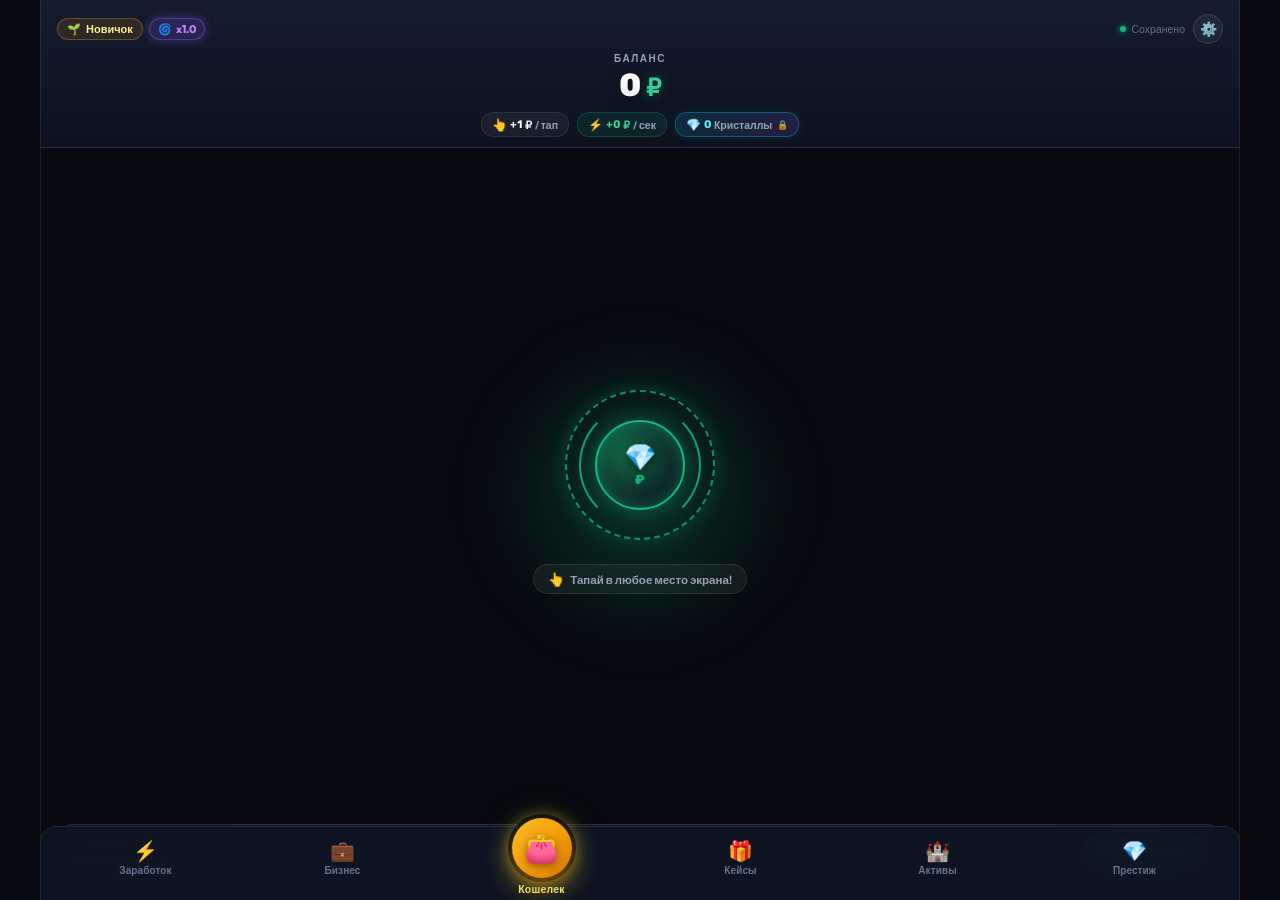
==== commit 9f5d4d7f: "Add files via upload" ====
--- a/index.html
+++ b/index.html
@@ -905,9 +905,100 @@
         </div>
       </section>
 
+      <!-- ================= 7. ВКЛАДКА: АЛМАЗНЫЙ ПРЕСТИЖ ================= -->
+      <section class="screen" id="screenPrestige">
+        <div class="screen-content prestige-content">
+          
+          <!-- Алтарь Алмазного Престижа -->
+          <div class="prestige-altar-card">
+            <div class="prestige-altar-glow"></div>
+            
+            <div class="prestige-header-badge-row">
+              <span class="prestige-tag-pill">АЛТАРЬ ВЕЛИКОГО ПРЕСТИЖА</span>
+              <span class="prestige-level-badge" id="prestigeLevelBadge">Престиж 0 / 10</span>
+            </div>
+
+            <div class="prestige-icon-center">
+              <span class="prestige-gem-icon">💎</span>
+            </div>
+
+            <h2 class="prestige-title">Алмазный Престиж</h2>
+            <p class="prestige-desc">
+              Перерождение на космическом уровне. Достигните заработка в <b>1 Квадриллион ₽</b>, чтобы начать заново с пассивной генерацией кристаллов и доступом к магазину артефактов!
+            </p>
+
+            <!-- Доход кристаллов от престижа -->
+            <div class="prestige-crystal-rate-box">
+              <div class="crystal-rate-item">
+                <span class="c-rate-lbl">Текущая добыча:</span>
+                <span class="c-rate-val" id="prestigeCurrentRateVal">+0.00 💎 / сек</span>
+              </div>
+              <div class="crystal-rate-divider">➔</div>
+              <div class="crystal-rate-item">
+                <span class="c-rate-lbl">После престижа:</span>
+                <span class="c-rate-val highlight" id="prestigeNextRateVal">+0.01 💎 / сек</span>
+              </div>
+            </div>
+
+            <!-- Прогресс до 1 Квадриллиона рублей -->
+            <div class="prestige-req-card">
+              <div class="prestige-req-header">
+                <span class="req-title">Требование общего заработка:</span>
+                <span class="req-target">1 000 000 000 000 000 ₽</span>
+              </div>
+              <div class="progress-bar-track prestige-progress-track">
+                <div class="progress-bar-fill prestige-progress-fill" id="prestigeProgressBarFill" style="width: 0%;">
+                  <div class="progress-shine"></div>
+                </div>
+              </div>
+              <div class="prestige-progress-labels">
+                <span id="prestigeCurrentEarnedVal">0 ₽</span>
+                <span id="prestigeProgressPercentVal">0%</span>
+              </div>
+            </div>
+
+            <!-- Предупреждение о полном сбросе -->
+            <div class="prestige-wipe-warning">
+              <span class="warning-icon">⚠️</span>
+              <div class="warning-text-group">
+                <b>ВНИМАНИЕ: ПОЛНЫЙ ВАЙП ВСЕХ ДАННЫХ!</b>
+                <span>Сбрасываются: баланс, сила тапа, бизнесы, недвижимость, авиакомпания, <b>весь инвентарь предметов</b> и <b>перерождения</b>! Сохраняются только ваши кристаллы и алмазные улучшения.</span>
+              </div>
+            </div>
+
+            <!-- Кнопка активации престижа -->
+            <button class="btn-do-prestige" id="btnDoPrestige" disabled>
+              <span class="btn-prestige-icon">💎</span>
+              <span id="btnDoPrestigeText">Требуется 1 Квадриллион ₽</span>
+            </button>
+          </div>
+
+          <!-- Раздел: Магазин за Кристаллы -->
+          <div class="crystal-shop-section">
+            <div class="section-subheading">
+              <span class="subheading-icon">✨</span>
+              <span class="subheading-title">Магазин за Кристаллы</span>
+              <span class="crystal-shop-balance-pill">
+                <span>Баланс:</span>
+                <b id="crystalShopBalanceVal">0</b>
+                <span>💎</span>
+              </span>
+            </div>
+            <div class="crystal-shop-subtitle">
+              Постоянные улучшения. Сохраняются навсегда сквозь любые перерождения и престижи!
+            </div>
+            <div class="crystal-shop-grid" id="crystalShopGrid">
+              <!-- Карточки магазина генерируются через renderCrystalShop() в game.js -->
+            </div>
+          </div>
+
+          <div class="scroll-bottom-spacer"></div>
+        </div>
+      </section>
+
     </main>
 
-    <!-- ================= НИЖНЯЯ ПАНЕЛЬ С 5 ВКЛАДКАМИ И БОЛЬШОЙ КНОПКОЙ ПОСЕРЕДИНЕ ================= -->
+    <!-- ================= НИЖНЯЯ ПАНЕЛЬ НАВИГАЦИИ ================= -->
     <nav class="bottom-nav">
       
       <!-- 1. Вкладка Заработок -->
@@ -946,7 +1037,7 @@
         <span class="nav-tab-label">Кейсы</span>
       </button>
 
-      <!-- 5. Вкладка Активы (Имущество, Лидерборд, Престиж) -->
+      <!-- 5. Вкладка Активы -->
       <button class="nav-tab" id="navTabRealEstate" data-screen="screenRealEstate">
         <div class="nav-tab-icon-wrap">
           <span class="nav-tab-icon">🏰</span>
@@ -954,6 +1045,15 @@
           <span class="nav-tab-badge rebirth-badge" id="rebirthReadyBadge" style="display: none;">!</span>
         </div>
         <span class="nav-tab-label">Активы</span>
+      </button>
+
+      <!-- 6. Вкладка Престиж -->
+      <button class="nav-tab" id="navTabPrestige" data-screen="screenPrestige">
+        <div class="nav-tab-icon-wrap">
+          <span class="nav-tab-icon">💎</span>
+          <span class="nav-tab-badge prestige-badge" id="prestigeReadyBadge" style="display: none;">!</span>
+        </div>
+        <span class="nav-tab-label">Престиж</span>
       </button>
 
     </nav>
@@ -1193,8 +1293,8 @@
       </div>
       <p class="modal-text crystals-modal-text">
         Редчайшая премиальная валюта вселенной Money Tapper.<br><br>
-        <span class="crystals-lock-tag">🔒 Способ получения пока недоступен</span><br>
-        На данный момент кристаллы нельзя получить игровым путем. Возможность их заработка появится в следующем обновлении!
+        <span class="crystals-lock-tag" style="color: #60a5fa; border-color: rgba(96,165,250,0.4);">✨ Доступно через Алмазный Престиж!</span><br>
+        Заработайте 1 Квадриллион ₽, совершите Алмазный Престиж и получайте кристаллы каждую секунду, открывая постоянные улучшения!
       </p>
       <div class="modal-buttons-row">
         <button class="btn-modal-action" id="btnOkCrystalsModal">Понятно</button>
@@ -1202,6 +1302,41 @@
     </div>
   </div>
 
+  <!-- Модальное окно подтверждения Алмазного Престижа -->
+  <div class="modal-backdrop" id="prestigeConfirmModal" style="display: none;">
+    <div class="modal-card prestige-modal-card">
+      <div class="prestige-modal-aura"></div>
+      <div class="modal-badge-icon prestige-modal-icon">💎</div>
+      <h3 class="modal-title prestige-modal-title">Алмазный Престиж</h3>
+      <div class="prestige-modal-subtitle" id="prestigeModalLevelText">Переход на уровень престижа: 1 / 10</div>
+
+      <div class="prestige-modal-rates">
+        <div class="p-modal-rate-box">
+          <span class="p-m-rate-label">Добыча кристаллов:</span>
+          <span class="p-m-rate-val" id="prestigeModalRateVal">+0.01 💎 / сек</span>
+        </div>
+      </div>
+
+      <div class="prestige-modal-alert">
+        <div class="p-alert-title">⚠️ ВНИМАНИЕ: ПОЛНЫЙ ВАЙП ВСЕХ ДАННЫХ!</div>
+        <ul class="p-alert-list">
+          <li>❌ Обнуляются баланс и уровень тапа</li>
+          <li>❌ Сбрасываются все бизнесы, недвижимость и авиалинии</li>
+          <li>❌ <b>Сгорают ВСЕ предметы в инвентаре</b></li>
+          <li>❌ <b>Сбрасываются ВСЕ перерождения (в 0)</b></li>
+          <li>✅ <b>Сохраняются:</b> все ваши кристаллы 💎 и улучшения магазина кристаллов!</li>
+        </ul>
+      </div>
+
+      <div class="modal-buttons-row prestige-modal-buttons">
+        <button class="btn-modal-cancel" id="btnCancelPrestigeModal">Отмена</button>
+        <button class="btn-modal-action btn-confirm-prestige-action" id="btnConfirmPrestigeModal">
+          <span>💎 Совершить Престиж</span>
+        </button>
+      </div>
+    </div>
+  </div>
+
   <script src="game.js"></script>
 </body>
 </html>
--- a/styles.css
+++ b/styles.css
@@ -63,28 +63,21 @@
   justify-content: center;
   align-items: center;
   background: radial-gradient(circle at center, #111827 0%, #030508 100%);
+  margin: 0;
+  padding: 0;
 }
 
 .mobile-frame {
   width: 100%;
-  max-width: 440px;
+  max-width: 100%;
   height: 100%;
   height: 100dvh;
-  max-height: 940px;
   background: var(--bg-main);
   position: relative;
   display: flex;
   flex-direction: column;
   overflow: hidden;
-  box-shadow: 0 25px 60px -15px rgba(0, 0, 0, 0.8), 0 0 40px rgba(16, 185, 129, 0.1);
-}
-
-@media (min-width: 481px) {
-  .mobile-frame {
-    height: 94vh;
-    border-radius: 40px;
-    border: 3px solid rgba(255, 255, 255, 0.12);
-  }
+  box-shadow: none;
 }
 
 /* ==========================================================================
@@ -5059,4 +5052,635 @@
   100% { opacity: 0; transform: translate(-50%, -50%) scale(1.2) translateY(-130px); }
 }
 
-
+/* ==========================================================================
+   АЛМАЗНЫЙ ПРЕСТИЖ (DIAMOND PRESTIGE)
+   ========================================================================== */
+.prestige-content {
+  padding-bottom: calc(var(--nav-height) + 40px);
+}
+
+.prestige-altar-card {
+  position: relative;
+  background: linear-gradient(145deg, rgba(15, 23, 42, 0.95) 0%, rgba(24, 39, 75, 0.9) 50%, rgba(14, 165, 233, 0.2) 100%);
+  border: 1.5px solid rgba(56, 189, 248, 0.35);
+  border-radius: 24px;
+  padding: 22px 18px;
+  text-align: center;
+  overflow: hidden;
+  box-shadow: 0 16px 40px rgba(0, 0, 0, 0.6), 0 0 30px rgba(14, 165, 233, 0.25), inset 0 1px 0 rgba(255, 255, 255, 0.15);
+  margin-bottom: 24px;
+}
+
+.prestige-altar-glow {
+  position: absolute;
+  top: -60px;
+  left: 50%;
+  transform: translateX(-50%);
+  width: 240px;
+  height: 240px;
+  background: radial-gradient(circle, rgba(56, 189, 248, 0.25) 0%, transparent 70%);
+  pointer-events: none;
+  animation: pulsePrestigeAura 4s ease-in-out infinite alternate;
+}
+
+@keyframes pulsePrestigeAura {
+  0% { transform: translateX(-50%) scale(0.9); opacity: 0.7; }
+  100% { transform: translateX(-50%) scale(1.2); opacity: 1; }
+}
+
+.prestige-header-badge-row {
+  display: flex;
+  justify-content: space-between;
+  align-items: center;
+  margin-bottom: 12px;
+  position: relative;
+  z-index: 2;
+}
+
+.prestige-tag-pill {
+  font-size: 10px;
+  font-weight: 800;
+  text-transform: uppercase;
+  letter-spacing: 0.8px;
+  color: #38bdf8;
+  background: rgba(56, 189, 248, 0.15);
+  border: 1px solid rgba(56, 189, 248, 0.35);
+  padding: 4px 10px;
+  border-radius: 20px;
+}
+
+.prestige-level-badge {
+  font-size: 11px;
+  font-weight: 800;
+  color: #ffffff;
+  background: linear-gradient(90deg, #0284c7, #06b6d4);
+  padding: 4px 12px;
+  border-radius: 20px;
+  box-shadow: 0 0 12px rgba(6, 182, 212, 0.5);
+}
+
+.prestige-icon-center {
+  position: relative;
+  z-index: 2;
+  margin: 10px 0 6px;
+}
+
+.prestige-gem-icon {
+  display: inline-block;
+  font-size: 54px;
+  filter: drop-shadow(0 0 20px rgba(56, 189, 248, 0.8));
+  animation: gemFloat 3s ease-in-out infinite;
+}
+
+@keyframes gemFloat {
+  0%, 100% { transform: translateY(0) scale(1); }
+  50% { transform: translateY(-6px) scale(1.06); }
+}
+
+.prestige-title {
+  position: relative;
+  z-index: 2;
+  font-size: 24px;
+  font-weight: 900;
+  margin: 0 0 6px;
+  background: linear-gradient(135deg, #ffffff 0%, #7dd3fc 50%, #38bdf8 100%);
+  -webkit-background-clip: text;
+  -webkit-text-fill-color: transparent;
+  filter: drop-shadow(0 2px 8px rgba(56, 189, 248, 0.3));
+}
+
+.prestige-desc {
+  position: relative;
+  z-index: 2;
+  font-size: 12px;
+  line-height: 1.5;
+  color: var(--text-muted);
+  margin: 0 0 18px;
+}
+
+.prestige-crystal-rate-box {
+  position: relative;
+  z-index: 2;
+  display: flex;
+  align-items: center;
+  justify-content: space-around;
+  background: rgba(15, 23, 42, 0.8);
+  border: 1px solid rgba(56, 189, 248, 0.25);
+  border-radius: 16px;
+  padding: 12px 14px;
+  margin-bottom: 16px;
+}
+
+.crystal-rate-item {
+  display: flex;
+  flex-direction: column;
+  gap: 3px;
+}
+
+.c-rate-lbl {
+  font-size: 10.5px;
+  color: var(--text-dim);
+}
+
+.c-rate-val {
+  font-size: 14px;
+  font-weight: 800;
+  color: #94a3b8;
+}
+
+.c-rate-val.highlight {
+  color: #38bdf8;
+  text-shadow: 0 0 10px rgba(56, 189, 248, 0.6);
+}
+
+.crystal-rate-divider {
+  font-size: 16px;
+  color: #38bdf8;
+  font-weight: 900;
+}
+
+.prestige-req-card {
+  position: relative;
+  z-index: 2;
+  background: rgba(2, 6, 23, 0.65);
+  border: 1px solid rgba(255, 255, 255, 0.08);
+  border-radius: 14px;
+  padding: 12px 14px;
+  margin-bottom: 16px;
+}
+
+.prestige-req-header {
+  display: flex;
+  justify-content: space-between;
+  align-items: center;
+  font-size: 11px;
+  margin-bottom: 8px;
+}
+
+.req-title {
+  color: var(--text-dim);
+}
+
+.req-target {
+  color: #fbbf24;
+  font-weight: 800;
+}
+
+.prestige-progress-track {
+  height: 10px;
+  background: rgba(255, 255, 255, 0.08);
+  border-radius: 6px;
+  overflow: hidden;
+  position: relative;
+}
+
+.prestige-progress-fill {
+  height: 100%;
+  background: linear-gradient(90deg, #0284c7, #38bdf8, #67e8f9);
+  border-radius: 6px;
+  transition: width 0.3s ease;
+  position: relative;
+  box-shadow: 0 0 10px rgba(56, 189, 248, 0.6);
+}
+
+.prestige-progress-labels {
+  display: flex;
+  justify-content: space-between;
+  align-items: center;
+  font-size: 10.5px;
+  color: var(--text-muted);
+  margin-top: 6px;
+}
+
+.prestige-wipe-warning {
+  position: relative;
+  z-index: 2;
+  display: flex;
+  align-items: flex-start;
+  gap: 10px;
+  background: rgba(239, 68, 68, 0.12);
+  border: 1px solid rgba(239, 68, 68, 0.35);
+  border-radius: 14px;
+  padding: 11px 13px;
+  margin-bottom: 18px;
+  text-align: left;
+}
+
+.warning-icon {
+  font-size: 20px;
+  flex-shrink: 0;
+  line-height: 1;
+}
+
+.warning-text-group {
+  display: flex;
+  flex-direction: column;
+  gap: 3px;
+  font-size: 11px;
+  color: #fca5a5;
+  line-height: 1.4;
+}
+
+.warning-text-group b {
+  color: #ffffff;
+  font-weight: 800;
+}
+
+.btn-do-prestige {
+  position: relative;
+  z-index: 2;
+  width: 100%;
+  padding: 14px 20px;
+  border-radius: 14px;
+  border: none;
+  font-size: 15px;
+  font-weight: 800;
+  cursor: pointer;
+  display: flex;
+  align-items: center;
+  justify-content: center;
+  gap: 8px;
+  transition: all 0.25s cubic-bezier(0.34, 1.56, 0.64, 1);
+  background: rgba(255, 255, 255, 0.08);
+  color: rgba(255, 255, 255, 0.35);
+}
+
+.btn-do-prestige:not(:disabled) {
+  background: linear-gradient(135deg, #0284c7 0%, #06b6d4 50%, #38bdf8 100%);
+  color: #ffffff;
+  box-shadow: 0 8px 24px rgba(6, 182, 212, 0.5), 0 0 16px rgba(56, 189, 248, 0.4);
+  cursor: pointer;
+  animation: prestigeBtnPulse 2s infinite alternate;
+}
+
+.btn-do-prestige:not(:disabled):hover {
+  transform: translateY(-2px);
+  box-shadow: 0 12px 30px rgba(6, 182, 212, 0.7), 0 0 20px rgba(56, 189, 248, 0.6);
+}
+
+.btn-do-prestige:not(:disabled):active {
+  transform: translateY(1px) scale(0.98);
+}
+
+@keyframes prestigeBtnPulse {
+  0% { box-shadow: 0 8px 24px rgba(6, 182, 212, 0.4), 0 0 12px rgba(56, 189, 248, 0.3); }
+  100% { box-shadow: 0 10px 30px rgba(6, 182, 212, 0.7), 0 0 24px rgba(56, 189, 248, 0.6); }
+}
+
+.btn-prestige-icon {
+  font-size: 18px;
+}
+
+/* ==========================================================================
+   МАГАЗИН ЗА КРИСТАЛЛЫ (CRYSTAL SHOP)
+   ========================================================================== */
+.crystal-shop-section {
+  margin-top: 10px;
+}
+
+.crystal-shop-balance-pill {
+  background: rgba(56, 189, 248, 0.15);
+  border: 1px solid rgba(56, 189, 248, 0.4);
+  padding: 3px 10px;
+  border-radius: 20px;
+  font-size: 11px;
+  color: #38bdf8;
+  display: flex;
+  align-items: center;
+  gap: 4px;
+}
+
+.crystal-shop-balance-pill b {
+  color: #ffffff;
+}
+
+.crystal-shop-subtitle {
+  font-size: 11.5px;
+  color: var(--text-dim);
+  margin-top: 4px;
+  margin-bottom: 14px;
+}
+
+.crystal-shop-grid {
+  display: flex;
+  flex-direction: column;
+  gap: 12px;
+}
+
+.crystal-shop-card {
+  background: linear-gradient(135deg, rgba(17, 24, 39, 0.85) 0%, rgba(15, 23, 42, 0.85) 100%);
+  border: 1px solid rgba(56, 189, 248, 0.2);
+  border-radius: 16px;
+  padding: 14px 16px;
+  display: flex;
+  flex-direction: column;
+  gap: 10px;
+  box-shadow: 0 4px 16px rgba(0, 0, 0, 0.35);
+  transition: transform 0.2s ease, border-color 0.2s ease, box-shadow 0.2s ease;
+}
+
+.crystal-shop-card:hover {
+  border-color: rgba(56, 189, 248, 0.4);
+  box-shadow: 0 6px 20px rgba(14, 165, 233, 0.15);
+}
+
+.c-shop-header {
+  display: flex;
+  align-items: center;
+  gap: 12px;
+}
+
+.c-shop-icon {
+  font-size: 24px;
+  width: 44px;
+  height: 44px;
+  min-width: 44px;
+  background: rgba(56, 189, 248, 0.12);
+  border: 1px solid rgba(56, 189, 248, 0.3);
+  border-radius: 12px;
+  display: flex;
+  align-items: center;
+  justify-content: center;
+}
+
+.c-shop-title-wrap {
+  flex: 1;
+  display: flex;
+  flex-direction: column;
+  gap: 2px;
+}
+
+.c-shop-name {
+  font-size: 14px;
+  font-weight: 800;
+  color: #f0f9ff;
+}
+
+.c-shop-level {
+  font-size: 11px;
+  color: #38bdf8;
+  font-weight: 700;
+}
+
+.c-shop-desc {
+  font-size: 11px;
+  color: var(--text-muted);
+  line-height: 1.45;
+}
+
+.c-shop-bonus-tag {
+  font-size: 11px;
+  font-weight: 700;
+  color: #34d399;
+  background: rgba(52, 211, 153, 0.12);
+  border: 1px solid rgba(52, 211, 153, 0.3);
+  padding: 3px 8px;
+  border-radius: 6px;
+  align-self: flex-start;
+}
+
+.btn-buy-crystal-item {
+  width: 100%;
+  padding: 9px 14px;
+  border-radius: 12px;
+  border: 1px solid rgba(56, 189, 248, 0.4);
+  background: linear-gradient(135deg, rgba(2, 132, 199, 0.85), rgba(6, 182, 212, 0.85));
+  color: #ffffff;
+  font-size: 12.5px;
+  font-weight: 800;
+  cursor: pointer;
+  display: flex;
+  align-items: center;
+  justify-content: center;
+  gap: 6px;
+  transition: all 0.2s ease;
+}
+
+.btn-buy-crystal-item:hover:not(:disabled) {
+  background: linear-gradient(135deg, #0284c7, #06b6d4);
+  box-shadow: 0 4px 14px rgba(6, 182, 212, 0.4);
+  transform: translateY(-1px);
+}
+
+.btn-buy-crystal-item:disabled {
+  opacity: 0.5;
+  cursor: not-allowed;
+  background: rgba(255, 255, 255, 0.08);
+  border-color: rgba(255, 255, 255, 0.12);
+  color: rgba(255, 255, 255, 0.4);
+}
+
+/* ==========================================================================
+   МОДАЛЬНОЕ ОКНО ПОДТВЕРЖДЕНИЯ ПРЕСТИЖА
+   ========================================================================== */
+.prestige-modal-card {
+  max-width: 440px;
+  width: 92%;
+  background: linear-gradient(180deg, #0f172a 0%, #090d16 100%);
+  border: 1.5px solid rgba(56, 189, 248, 0.45);
+  border-radius: 24px;
+  padding: 24px 20px;
+  text-align: center;
+  position: relative;
+  overflow: hidden;
+  box-shadow: 0 20px 60px rgba(0, 0, 0, 0.9), 0 0 35px rgba(14, 165, 233, 0.35);
+}
+
+.prestige-modal-aura {
+  position: absolute;
+  top: -60px;
+  left: 50%;
+  transform: translateX(-50%);
+  width: 220px;
+  height: 220px;
+  background: radial-gradient(circle, rgba(56, 189, 248, 0.35) 0%, transparent 70%);
+  pointer-events: none;
+}
+
+.prestige-modal-icon {
+  font-size: 46px;
+  line-height: 1;
+  margin-bottom: 8px;
+  filter: drop-shadow(0 0 16px rgba(56, 189, 248, 0.8));
+}
+
+.prestige-modal-title {
+  font-size: 20px;
+  font-weight: 900;
+  color: #ffffff;
+  margin: 0 0 4px;
+}
+
+.prestige-modal-subtitle {
+  font-size: 12px;
+  color: #38bdf8;
+  font-weight: 700;
+  margin-bottom: 14px;
+}
+
+.prestige-modal-rates {
+  margin-bottom: 14px;
+}
+
+.p-modal-rate-box {
+  background: rgba(15, 23, 42, 0.85);
+  border: 1px solid rgba(56, 189, 248, 0.3);
+  border-radius: 12px;
+  padding: 10px 14px;
+  display: flex;
+  justify-content: space-between;
+  align-items: center;
+}
+
+.p-m-rate-label {
+  font-size: 11.5px;
+  color: var(--text-dim);
+}
+
+.p-m-rate-val {
+  font-size: 15px;
+  font-weight: 800;
+  color: #38bdf8;
+}
+
+.prestige-modal-alert {
+  background: rgba(239, 68, 68, 0.12);
+  border: 1px solid rgba(239, 68, 68, 0.35);
+  border-radius: 14px;
+  padding: 12px 14px;
+  text-align: left;
+  margin-bottom: 18px;
+}
+
+.p-alert-title {
+  font-size: 11.5px;
+  font-weight: 800;
+  color: #f87171;
+  margin-bottom: 8px;
+}
+
+.p-alert-list {
+  margin: 0;
+  padding-left: 18px;
+  font-size: 11px;
+  color: #fca5a5;
+  line-height: 1.55;
+}
+
+.p-alert-list b {
+  color: #ffffff;
+}
+
+.btn-confirm-prestige-action {
+  background: linear-gradient(135deg, #0284c7, #06b6d4, #38bdf8) !important;
+  color: #ffffff !important;
+  box-shadow: 0 4px 16px rgba(6, 182, 212, 0.5) !important;
+  font-weight: 800 !important;
+}
+
+/* ==========================================================================
+   АДАПТИВНОСТЬ: ДЕСКТОП (ПК ПОЛНОЭКРАННЫЙ РЕЖИМ) & МОБИЛЬНЫЕ УСТРОЙСТВА
+   ========================================================================== */
+@media (min-width: 769px) {
+  .game-header {
+    max-width: 1200px;
+    width: 100%;
+    margin: 0 auto;
+    border-left: 1px solid var(--border-subtle);
+    border-right: 1px solid var(--border-subtle);
+  }
+
+  .screens-viewport {
+    max-width: 1200px;
+    width: 100%;
+    margin: 0 auto;
+    border-left: 1px solid var(--border-subtle);
+    border-right: 1px solid var(--border-subtle);
+  }
+
+  .bottom-nav {
+    max-width: 1200px;
+    width: 100%;
+    left: 50%;
+    transform: translateX(-50%);
+    border-left: 1px solid var(--border-subtle);
+    border-right: 1px solid var(--border-subtle);
+    border-top-left-radius: 16px;
+    border-top-right-radius: 16px;
+  }
+
+  .rainbow-boost-banner {
+    max-width: 800px;
+    left: 50%;
+    transform: translate(-50%, 100px);
+  }
+
+  .rainbow-boost-banner.active {
+    transform: translate(-50%, 0);
+  }
+
+  /* Сетки для списков на больших экранах */
+  .business-list, 
+  .estate-list, 
+  .airline-fleet-list, 
+  .cases-view-container, 
+  .crystal-shop-grid {
+    display: grid !important;
+    grid-template-columns: repeat(auto-fill, minmax(350px, 1fr)) !important;
+    gap: 16px !important;
+  }
+
+  .inventory-grid {
+    display: grid !important;
+    grid-template-columns: repeat(auto-fill, minmax(280px, 1fr)) !important;
+    gap: 14px !important;
+  }
+
+  .prestige-content, 
+  .cases-content, 
+  .business-content, 
+  .assets-content, 
+  .rebirth-content, 
+  .earnings-content {
+    max-width: 1100px;
+    margin: 0 auto;
+  }
+}
+
+/* Компактный режим для телефонов с 7 вкладками */
+@media (max-width: 520px) {
+  .bottom-nav {
+    padding: 4px 4px calc(2px + env(safe-area-inset-bottom, 0px));
+  }
+
+  .nav-tab {
+    padding: 4px 2px;
+    max-width: none;
+    min-width: 0;
+  }
+
+  .nav-tab-icon {
+    font-size: 17px;
+  }
+
+  .nav-tab-label {
+    font-size: 8px;
+    letter-spacing: -0.25px;
+  }
+
+  .nav-tab-center {
+    padding: 0 2px;
+  }
+
+  .center-btn-circle {
+    width: 44px;
+    height: 44px;
+  }
+
+  .center-btn-icon {
+    font-size: 20px;
+  }
+}
+
+
+
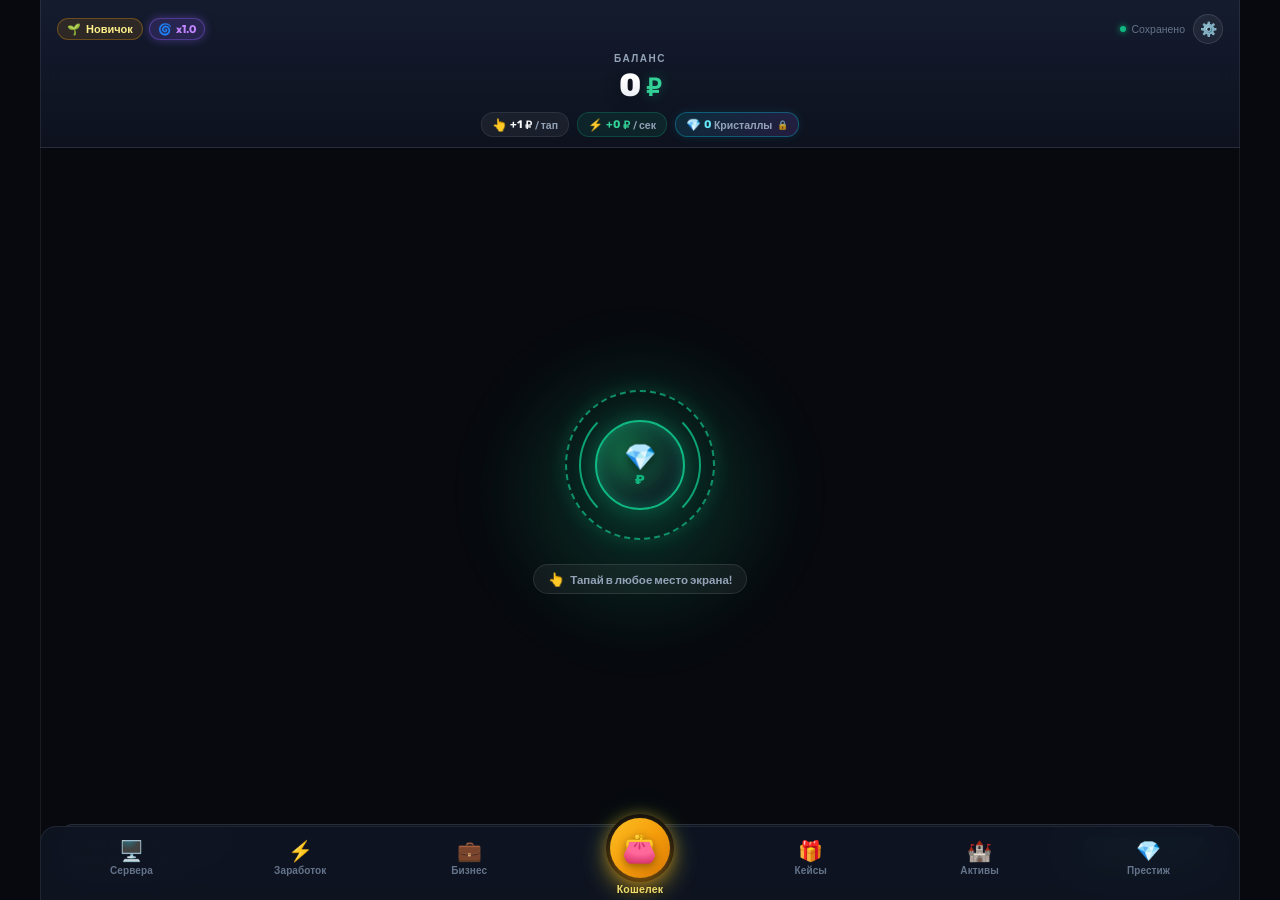
==== commit db7861be: "Add files via upload" ====
--- a/index.html
+++ b/index.html
@@ -131,6 +131,55 @@
         </div>
       </section>
 
+      <!-- ================= ВКЛАДКА: СЕРВЕРА (AI-ГЕНЕРАЦИЯ ФОТО И ВИДЕО) ================= -->
+      <section class="screen" id="screenServers">
+        <div class="screen-content servers-content">
+
+          <!-- Главная статусная карточка Дата-Центра -->
+          <div class="servers-hero-card">
+            <div class="servers-hero-glow"></div>
+            <div class="servers-hero-top">
+              <div class="servers-hero-tag">
+                <span class="servers-live-dot"></span>
+                <span>AI DATA CENTER 2026</span>
+              </div>
+              <span class="servers-count-badge" id="serversActiveCount">Активно: 0 / 11</span>
+            </div>
+
+            <div class="servers-hero-stats">
+              <div class="servers-stat-block">
+                <span class="s-stat-lbl">ГОТОВАЯ ПРИБЫЛЬ</span>
+                <div class="s-stat-val">
+                  <span id="serversReadyProfitVal">0</span>
+                  <span class="currency-text">₽</span>
+                </div>
+              </div>
+              <button class="btn-collect-all-servers" id="btnCollectAllServers" disabled>
+                <span>⚡ Собрать всё</span>
+              </button>
+            </div>
+
+            <p class="servers-hero-desc">
+              Приобретайте мощные сервера для генерации фото и видео. Чтобы разблокировать продвинутые модели, получите их API-ключи в Кейсе API-ключей!
+            </p>
+          </div>
+
+          <!-- Фильтры категорий серверов -->
+          <div class="servers-filter-bar" id="serversFilterBar">
+            <button class="server-filter-btn active" data-filter="all">Все (11)</button>
+            <button class="server-filter-btn" data-filter="photo">📸 Фото (100с)</button>
+            <button class="server-filter-btn" data-filter="video">🎬 Видео (2-5м)</button>
+          </div>
+
+          <!-- Список серверов -->
+          <div class="servers-grid-list" id="serversList">
+            <!-- Генерируется динамически через game.js -->
+          </div>
+
+          <div class="scroll-bottom-spacer"></div>
+        </div>
+      </section>
+
       <!-- ================= 2. ВКЛАДКА: ЗАРАБОТОК (ПРОКАЧКА КЛИКА +1 .. +100) ================= -->
       <section class="screen" id="screenEarnings">
         <div class="screen-content earnings-content">
@@ -346,6 +395,38 @@
               </div>
             </div>
 
+            <!-- Кейс API-ключей (350 000 ₽) -->
+            <div class="case-card case-api-keys" id="cardCaseApiKeys">
+              <div class="case-glow-aura"></div>
+              <div class="case-card-header">
+                <div class="case-icon-box">🔑</div>
+                <div class="case-title-group">
+                  <div class="case-rarity-pill pill-api-keys">СЕРВЕРА НЕЙРОСЕТЕЙ</div>
+                  <h3 class="case-name">Кейс API-ключей</h3>
+                  <div class="case-desc">10 уникальных ключей для разблокировки серверов фото и видео генерации (Sora, SeeDance, ChatGPT и др.).</div>
+                </div>
+              </div>
+
+              <!-- Превью предметов -->
+              <div class="case-preview-row">
+                <span class="case-preview-tag">🔑 SeeDream 4.5</span>
+                <span class="case-preview-tag">🔑 ChatGPT Image</span>
+                <span class="case-preview-tag">🔑 Sora 2</span>
+                <span class="case-preview-tag tag-legendary">🔑 SeeDance 2.0</span>
+                <span class="case-preview-tag tag-mythic">🔑 SeeDance 2.5</span>
+              </div>
+
+              <div class="case-bottom-row">
+                <button class="btn-open-case btn-api-keys" id="btnOpenApiKeysCase">
+                  <span class="btn-case-action">Открыть кейс</span>
+                  <span class="btn-case-cost">
+                    <span>350 000</span>
+                    <span class="currency-text">₽</span>
+                  </span>
+                </button>
+              </div>
+            </div>
+
             <!-- 2. Серебряный кейс (1 000 000 ₽) -->
             <div class="case-card case-silver" id="cardCaseSilver">
               <div class="case-glow-aura"></div>
@@ -1001,6 +1082,15 @@
     <!-- ================= НИЖНЯЯ ПАНЕЛЬ НАВИГАЦИИ ================= -->
     <nav class="bottom-nav">
       
+      <!-- 0. Вкладка Сервера (слева от заработка) -->
+      <button class="nav-tab" id="navTabServers" data-screen="screenServers">
+        <div class="nav-tab-icon-wrap">
+          <span class="nav-tab-icon">🖥️</span>
+          <span class="nav-tab-badge" id="serversReadyBadge" style="display: none;">!</span>
+        </div>
+        <span class="nav-tab-label">Сервера</span>
+      </button>
+
       <!-- 1. Вкладка Заработок -->
       <button class="nav-tab" id="navTabEarnings" data-screen="screenEarnings">
         <div class="nav-tab-icon-wrap">
@@ -1078,6 +1168,7 @@
   <!-- Модальное окно офлайн-дохода -->
   <div class="modal-backdrop" id="offlineModal">
     <div class="modal-card">
+      <button class="btn-modal-close" id="btnCloseOfflineModal" aria-label="Закрыть" style="position: absolute; top: 14px; right: 14px; z-index: 10;">✕</button>
       <div class="modal-badge-icon">💰</div>
       <h2 class="modal-title">С возвращением, Магнат!</h2>
       <p class="modal-text">Пока вы отсутствовали, ваши бизнесы продолжали приносить прибыль:</p>
@@ -1303,7 +1394,7 @@
   </div>
 
   <!-- Модальное окно подтверждения Алмазного Престижа -->
-  <div class="modal-backdrop" id="prestigeConfirmModal" style="display: none;">
+  <div class="modal-backdrop" id="prestigeConfirmModal">
     <div class="modal-card prestige-modal-card">
       <div class="prestige-modal-aura"></div>
       <div class="modal-badge-icon prestige-modal-icon">💎</div>
--- a/styles.css
+++ b/styles.css
@@ -278,19 +278,18 @@
 .screen {
   position: absolute;
   inset: 0;
-  display: flex;
+  display: none !important;
   flex-direction: column;
   opacity: 0;
   pointer-events: none;
-  transform: translateY(10px);
-  transition: opacity 0.22s ease, transform 0.22s ease;
   overflow: hidden;
 }
 
 .screen.active {
+  display: flex !important;
   opacity: 1;
   pointer-events: auto;
-  transform: translateY(0);
+  z-index: 5;
 }
 
 .screen-content {
@@ -1023,6 +1022,10 @@
   font-size: 12px;
   font-weight: 700;
   cursor: pointer;
+  touch-action: manipulation;
+  -webkit-tap-highlight-color: transparent;
+  user-select: none;
+  -webkit-user-select: none;
   transition: all 0.2s ease;
 }
 
@@ -1560,6 +1563,10 @@
   align-items: center;
   gap: 3px;
   cursor: pointer;
+  touch-action: manipulation;
+  -webkit-tap-highlight-color: transparent;
+  user-select: none;
+  -webkit-user-select: none;
   color: var(--text-main);
   transition: all 0.2s ease;
 }
@@ -1892,32 +1899,37 @@
   background: rgba(3, 5, 8, 0.88);
   backdrop-filter: blur(8px);
   -webkit-backdrop-filter: blur(8px);
-  display: flex;
+  display: none !important;
   align-items: center;
   justify-content: center;
   padding: 20px;
-  z-index: 200;
+  z-index: 999;
   opacity: 0;
   pointer-events: none;
   transition: opacity 0.22s ease;
 }
 
 .modal-backdrop.active {
+  display: flex !important;
   opacity: 1;
   pointer-events: auto;
 }
 
 .modal-card {
+  position: relative;
   background: var(--bg-card);
   border: 1px solid var(--border-card);
   border-radius: 22px;
-  padding: 22px 18px;
+  padding: 24px 20px;
   width: 100%;
-  max-width: 340px;
+  max-width: 360px;
+  max-height: 90vh;
+  overflow-y: auto;
   text-align: center;
   box-shadow: 0 20px 40px rgba(0, 0, 0, 0.7);
   transform: scale(0.92);
   transition: transform 0.22s cubic-bezier(0.34, 1.56, 0.64, 1);
+  -webkit-overflow-scrolling: touch;
 }
 
 .modal-backdrop.active .modal-card {
@@ -1976,11 +1988,21 @@
   background: linear-gradient(135deg, #10b981 0%, #059669 100%);
   border: none;
   border-radius: 12px;
-  padding: 12px;
+  padding: 14px 16px;
   color: #fff;
-  font-size: 13.5px;
-  font-weight: 700;
+  font-size: 14px;
+  font-weight: 800;
   cursor: pointer;
+  touch-action: manipulation;
+  -webkit-tap-highlight-color: transparent;
+  user-select: none;
+  -webkit-user-select: none;
+  position: relative;
+  z-index: 5;
+}
+
+.btn-modal-action:active {
+  transform: scale(0.97);
 }
 
 .rebirth-confirm-btn {
@@ -3400,6 +3422,10 @@
   font-size: 11px;
   color: var(--text-dim);
   cursor: pointer;
+  touch-action: manipulation;
+  -webkit-tap-highlight-color: transparent;
+  user-select: none;
+  -webkit-user-select: none;
   white-space: nowrap;
   font-weight: 600;
 }
@@ -4351,6 +4377,10 @@
   flex-direction: column;
   gap: 6px;
   cursor: pointer;
+  touch-action: manipulation;
+  -webkit-tap-highlight-color: transparent;
+  user-select: none;
+  -webkit-user-select: none;
   transition: all 0.2s cubic-bezier(0.34, 1.56, 0.64, 1);
   position: relative;
   overflow: hidden;
@@ -5637,11 +5667,31 @@
   }
 
   .prestige-content, 
+  /* Сетки для списков на больших экранах */
+  .business-list, 
+  .estate-list, 
+  .airline-fleet-list, 
+  .cases-view-container, 
+  .crystal-shop-grid,
+  .servers-grid-list {
+    display: grid !important;
+    grid-template-columns: repeat(auto-fill, minmax(340px, 1fr)) !important;
+    gap: 16px !important;
+  }
+
+  .inventory-grid {
+    display: grid !important;
+    grid-template-columns: repeat(auto-fill, minmax(280px, 1fr)) !important;
+    gap: 14px !important;
+  }
+
+  .prestige-content, 
   .cases-content, 
   .business-content, 
   .assets-content, 
   .rebirth-content, 
-  .earnings-content {
+  .earnings-content,
+  .servers-content {
     max-width: 1100px;
     margin: 0 auto;
   }
@@ -5650,37 +5700,477 @@
 /* Компактный режим для телефонов с 7 вкладками */
 @media (max-width: 520px) {
   .bottom-nav {
-    padding: 4px 4px calc(2px + env(safe-area-inset-bottom, 0px));
+    padding: 3px 2px calc(2px + env(safe-area-inset-bottom, 0px));
+    gap: 1px;
   }
 
   .nav-tab {
-    padding: 4px 2px;
+    padding: 3px 1px;
     max-width: none;
     min-width: 0;
   }
 
   .nav-tab-icon {
-    font-size: 17px;
+    font-size: 16px;
   }
 
   .nav-tab-label {
-    font-size: 8px;
-    letter-spacing: -0.25px;
+    font-size: 7.5px;
+    letter-spacing: -0.3px;
   }
 
   .nav-tab-center {
-    padding: 0 2px;
+    padding: 0 1px;
   }
 
   .center-btn-circle {
-    width: 44px;
-    height: 44px;
+    width: 40px;
+    height: 40px;
   }
 
   .center-btn-icon {
-    font-size: 20px;
+    font-size: 18px;
   }
 }
 
-
-
+/* ==========================================================================
+   СЕРВЕРА (AI DATA CENTER — ГЕНЕРАЦИЯ ФОТО И ВИДЕО)
+   ========================================================================== */
+.servers-hero-card {
+  position: relative;
+  background: linear-gradient(135deg, rgba(14, 165, 233, 0.15) 0%, rgba(99, 102, 241, 0.12) 50%, rgba(15, 23, 42, 0.95) 100%);
+  border: 1px solid rgba(56, 189, 248, 0.35);
+  box-shadow: 0 8px 32px rgba(14, 165, 233, 0.18);
+  border-radius: 20px;
+  padding: 16px;
+  margin-bottom: 14px;
+  overflow: hidden;
+}
+
+.servers-hero-glow {
+  position: absolute;
+  top: -40px;
+  right: -40px;
+  width: 140px;
+  height: 140px;
+  background: radial-gradient(circle, rgba(56, 189, 248, 0.4) 0%, transparent 70%);
+  filter: blur(25px);
+  pointer-events: none;
+}
+
+.servers-hero-top {
+  display: flex;
+  justify-content: space-between;
+  align-items: center;
+  margin-bottom: 10px;
+}
+
+.servers-hero-tag {
+  display: flex;
+  align-items: center;
+  gap: 6px;
+  background: rgba(56, 189, 248, 0.15);
+  border: 1px solid rgba(56, 189, 248, 0.3);
+  padding: 3px 10px;
+  border-radius: 20px;
+  font-size: 10.5px;
+  font-weight: 800;
+  color: #38bdf8;
+  letter-spacing: 0.5px;
+}
+
+.servers-live-dot {
+  width: 7px;
+  height: 7px;
+  border-radius: 50%;
+  background: #10b981;
+  box-shadow: 0 0 8px #10b981;
+  animation: pulseDot 1.6s infinite ease-in-out;
+}
+
+.servers-count-badge {
+  font-size: 11px;
+  font-weight: 700;
+  color: #94a3b8;
+  background: rgba(255, 255, 255, 0.06);
+  padding: 3px 8px;
+  border-radius: 12px;
+}
+
+.servers-hero-stats {
+  display: flex;
+  justify-content: space-between;
+  align-items: center;
+  margin-bottom: 10px;
+  background: rgba(0, 0, 0, 0.35);
+  border-radius: 14px;
+  padding: 10px 14px;
+  border: 1px solid rgba(255, 255, 255, 0.08);
+}
+
+.servers-stat-block {
+  display: flex;
+  flex-direction: column;
+  gap: 2px;
+}
+
+.s-stat-lbl {
+  font-size: 9.5px;
+  font-weight: 800;
+  color: #38bdf8;
+  letter-spacing: 1px;
+}
+
+.s-stat-val {
+  font-family: var(--font-num);
+  font-size: 22px;
+  font-weight: 800;
+  color: #ffffff;
+  display: flex;
+  align-items: baseline;
+  gap: 4px;
+}
+
+.btn-collect-all-servers {
+  background: linear-gradient(135deg, #0284c7, #06b6d4);
+  color: #ffffff;
+  border: none;
+  border-radius: 12px;
+  padding: 8px 14px;
+  font-size: 12.5px;
+  font-weight: 800;
+  cursor: pointer;
+  touch-action: manipulation;
+  -webkit-tap-highlight-color: transparent;
+  user-select: none;
+  box-shadow: 0 4px 14px rgba(6, 182, 212, 0.4);
+  transition: all 0.2s ease;
+}
+
+.btn-collect-all-servers:disabled {
+  opacity: 0.4;
+  cursor: not-allowed;
+  box-shadow: none;
+  background: #334155;
+}
+
+.servers-hero-desc {
+  font-size: 11px;
+  color: #94a3b8;
+  line-height: 1.45;
+  margin: 0;
+}
+
+/* Фильтры серверов */
+.servers-filter-bar {
+  display: flex;
+  gap: 6px;
+  margin-bottom: 12px;
+  overflow-x: auto;
+  padding-bottom: 2px;
+}
+
+.server-filter-btn {
+  flex: 1;
+  background: rgba(255, 255, 255, 0.05);
+  border: 1px solid var(--border-subtle);
+  border-radius: 12px;
+  padding: 7px 10px;
+  font-size: 11px;
+  font-weight: 700;
+  color: var(--text-muted);
+  cursor: pointer;
+  touch-action: manipulation;
+  -webkit-tap-highlight-color: transparent;
+  user-select: none;
+  white-space: nowrap;
+  transition: all 0.2s ease;
+}
+
+.server-filter-btn.active {
+  background: rgba(14, 165, 233, 0.2);
+  border-color: #38bdf8;
+  color: #ffffff;
+}
+
+/* Карточки серверов */
+.servers-grid-list {
+  display: flex;
+  flex-direction: column;
+  gap: 12px;
+}
+
+.server-card {
+  position: relative;
+  background: var(--bg-card);
+  border: 1px solid var(--border-card);
+  border-radius: 18px;
+  padding: 14px;
+  display: flex;
+  flex-direction: column;
+  gap: 10px;
+  overflow: hidden;
+  transition: transform 0.2s ease, border-color 0.2s ease;
+}
+
+.server-card.owned {
+  border-color: rgba(56, 189, 248, 0.35);
+  background: linear-gradient(135deg, rgba(14, 165, 233, 0.06) 0%, rgba(21, 29, 48, 0.95) 100%);
+}
+
+.server-card.locked-key {
+  border-color: rgba(239, 68, 68, 0.25);
+  opacity: 0.85;
+}
+
+.server-card.ready-to-collect {
+  border-color: rgba(16, 185, 129, 0.6);
+  box-shadow: 0 0 16px rgba(16, 185, 129, 0.25);
+}
+
+.server-top-row {
+  display: flex;
+  align-items: center;
+  gap: 12px;
+}
+
+.server-icon-box {
+  width: 46px;
+  height: 46px;
+  border-radius: 14px;
+  background: rgba(255, 255, 255, 0.05);
+  border: 1px solid var(--border-card);
+  display: flex;
+  align-items: center;
+  justify-content: center;
+  font-size: 24px;
+  flex-shrink: 0;
+}
+
+.server-info-col {
+  flex: 1;
+  min-width: 0;
+}
+
+.server-header-line {
+  display: flex;
+  align-items: center;
+  justify-content: space-between;
+  gap: 6px;
+  margin-bottom: 2px;
+}
+
+.server-name {
+  font-size: 14px;
+  font-weight: 800;
+  color: #ffffff;
+  white-space: nowrap;
+  overflow: hidden;
+  text-overflow: ellipsis;
+}
+
+.server-type-pill {
+  font-size: 9px;
+  font-weight: 800;
+  padding: 2px 7px;
+  border-radius: 10px;
+  letter-spacing: 0.3px;
+  flex-shrink: 0;
+}
+
+.server-type-pill.photo {
+  background: rgba(168, 85, 247, 0.18);
+  border: 1px solid rgba(168, 85, 247, 0.4);
+  color: #c084fc;
+}
+
+.server-type-pill.video {
+  background: rgba(56, 189, 248, 0.18);
+  border: 1px solid rgba(56, 189, 248, 0.4);
+  color: #38bdf8;
+}
+
+.server-sub-line {
+  display: flex;
+  align-items: center;
+  gap: 8px;
+  font-size: 11px;
+  color: var(--text-muted);
+}
+
+.server-cycle-info {
+  display: flex;
+  align-items: center;
+  gap: 3px;
+  color: #94a3b8;
+}
+
+.server-payout-info {
+  color: #34d399;
+  font-weight: 700;
+}
+
+/* Прогресс-бар рендеринга */
+.server-render-section {
+  display: flex;
+  flex-direction: column;
+  gap: 5px;
+  background: rgba(0, 0, 0, 0.25);
+  border-radius: 12px;
+  padding: 8px 10px;
+  border: 1px solid rgba(255, 255, 255, 0.05);
+}
+
+.server-render-status-row {
+  display: flex;
+  justify-content: space-between;
+  align-items: center;
+  font-size: 10.5px;
+  font-weight: 700;
+}
+
+.server-render-label {
+  color: #94a3b8;
+  display: flex;
+  align-items: center;
+  gap: 4px;
+}
+
+.server-render-timer {
+  color: #38bdf8;
+  font-family: var(--font-num);
+}
+
+.server-progress-track {
+  width: 100%;
+  height: 7px;
+  background: rgba(255, 255, 255, 0.08);
+  border-radius: 4px;
+  overflow: hidden;
+  position: relative;
+}
+
+.server-progress-fill {
+  height: 100%;
+  background: linear-gradient(90deg, #0284c7, #06b6d4, #10b981);
+  border-radius: 4px;
+  transition: width 0.15s linear;
+  position: relative;
+}
+
+.server-progress-fill.pulse-complete {
+  background: linear-gradient(90deg, #10b981, #34d399);
+  animation: barGlowPulse 1.2s infinite ease-in-out;
+}
+
+/* Кнопки действий серверов */
+.server-actions-row {
+  display: flex;
+  gap: 8px;
+}
+
+.btn-buy-server {
+  flex: 1;
+  background: linear-gradient(135deg, #0284c7, #0284c7);
+  color: #ffffff;
+  border: none;
+  border-radius: 12px;
+  padding: 9px 12px;
+  font-size: 12px;
+  font-weight: 800;
+  cursor: pointer;
+  touch-action: manipulation;
+  -webkit-tap-highlight-color: transparent;
+  user-select: none;
+  display: flex;
+  justify-content: space-between;
+  align-items: center;
+  transition: all 0.2s ease;
+}
+
+.btn-buy-server:disabled {
+  opacity: 0.45;
+  cursor: not-allowed;
+  background: #334155;
+}
+
+.btn-key-needed {
+  flex: 1;
+  background: rgba(239, 68, 68, 0.12);
+  border: 1px dashed rgba(239, 68, 68, 0.45);
+  color: #f87171;
+  border-radius: 12px;
+  padding: 9px 12px;
+  font-size: 11px;
+  font-weight: 800;
+  cursor: pointer;
+  touch-action: manipulation;
+  -webkit-tap-highlight-color: transparent;
+  user-select: none;
+  text-align: center;
+  display: flex;
+  align-items: center;
+  justify-content: center;
+  gap: 6px;
+}
+
+.btn-collect-server {
+  flex: 1;
+  background: linear-gradient(135deg, #10b981, #059669);
+  color: #ffffff;
+  border: none;
+  border-radius: 12px;
+  padding: 10px 14px;
+  font-size: 12.5px;
+  font-weight: 800;
+  cursor: pointer;
+  touch-action: manipulation;
+  -webkit-tap-highlight-color: transparent;
+  user-select: none;
+  display: flex;
+  justify-content: space-between;
+  align-items: center;
+  box-shadow: 0 4px 16px rgba(16, 185, 129, 0.4);
+  animation: pulseCollectBtn 1.5s infinite alternate;
+}
+
+@keyframes pulseCollectBtn {
+  0% { transform: scale(1); box-shadow: 0 4px 12px rgba(16, 185, 129, 0.3); }
+  100% { transform: scale(1.015); box-shadow: 0 6px 20px rgba(16, 185, 129, 0.55); }
+}
+
+@keyframes barGlowPulse {
+  0% { opacity: 0.85; }
+  50% { opacity: 1; }
+  100% { opacity: 0.85; }
+}
+
+/* Кейс API-ключей */
+.case-api-keys {
+  border-color: rgba(56, 189, 248, 0.35);
+  background: linear-gradient(135deg, rgba(14, 165, 233, 0.08) 0%, var(--bg-card) 100%);
+}
+
+.case-api-keys .case-glow-aura {
+  background: radial-gradient(circle, rgba(56, 189, 248, 0.45) 0%, transparent 70%);
+}
+
+.case-api-keys .case-icon-box {
+  background: rgba(14, 165, 233, 0.15);
+  border: 1px solid rgba(56, 189, 248, 0.4);
+}
+
+.pill-api-keys {
+  background: rgba(56, 189, 248, 0.2);
+  color: #38bdf8;
+  border: 1px solid rgba(56, 189, 248, 0.5);
+}
+
+.btn-api-keys {
+  background: linear-gradient(135deg, #0284c7, #06b6d4) !important;
+  color: #ffffff !important;
+  box-shadow: 0 4px 16px rgba(6, 182, 212, 0.35) !important;
+}
+
+
+
